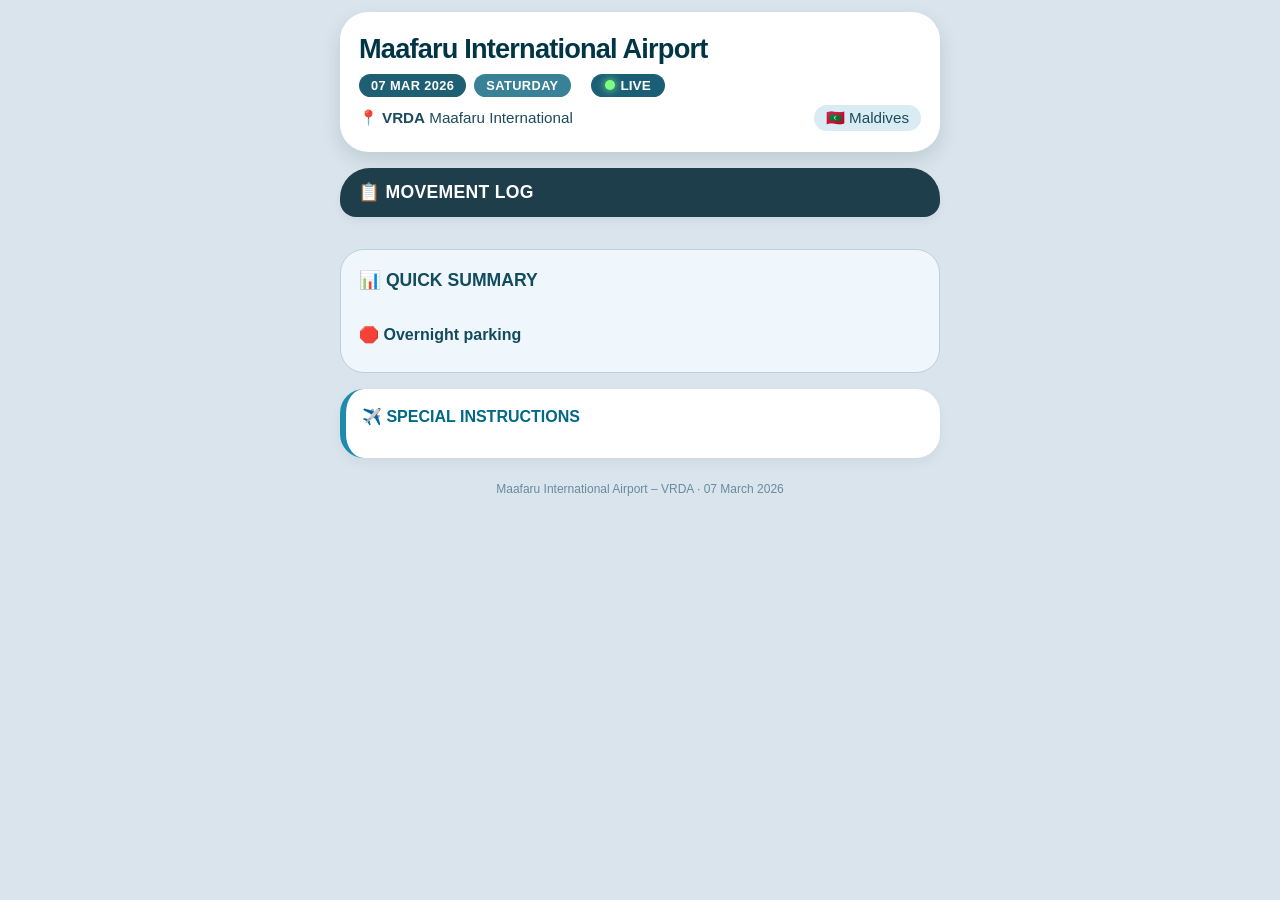
==== index.html @ be0459cb "Update index.html" ====
<!DOCTYPE html>
<html lang="en">
<head>
    <meta charset="UTF-8">
    <meta name="viewport" content="width=device-width, initial-scale=1.0, maximum-scale=1.5, user-scalable=yes">
    <title>Maafaru International – 07 MAR 2026</title>
    <style>
        * {
            margin: 0;
            padding: 0;
            box-sizing: border-box;
            font-family: 'Segoe UI', -apple-system, BlinkMacSystemFont, Roboto, Helvetica, Arial, sans-serif;
        }

        body {
            background: #d9e4ec;
            min-height: 100vh;
            padding: 12px;
            display: flex;
            flex-direction: column;
            align-items: center;
        }

        .container {
            width: 100%;
            max-width: 600px;
            margin: 0 auto;
        }

        .header-card {
            background: white;
            border-radius: 28px;
            padding: 20px 18px;
            margin-bottom: 16px;
            box-shadow: 0 8px 20px rgba(0, 30, 40, 0.12);
            border: 1px solid rgba(255,255,255,0.6);
        }

        .title {
            font-size: 1.7rem;
            font-weight: 700;
            letter-spacing: -0.03em;
            color: #003546;
            line-height: 1.2;
            margin-bottom: 6px;
        }

        .badge {
            background: #1f5f73;
            color: white;
            font-size: 0.8rem;
            font-weight: 600;
            padding: 4px 12px;
            border-radius: 40px;
            display: inline-block;
            letter-spacing: 0.4px;
        }

        .location-row {
            display: flex;
            justify-content: space-between;
            align-items: center;
            flex-wrap: wrap;
            gap: 8px;
            margin-top: 8px;
            color: #1c4b5c;
            font-weight: 500;
            font-size: 0.95rem;
        }

        .airport-icon::before {
            content: "📍";
            margin-right: 4px;
        }

        .live-indicator {
            display: inline-flex;
            align-items: center;
            gap: 6px;
            background: #1b5f77;
            color: white;
            padding: 4px 14px;
            border-radius: 40px;
            font-size: 0.85rem;
            font-weight: 600;
            margin-left: 12px;
        }

        .live-dot {
            width: 10px;
            height: 10px;
            background: #7eff7e;
            border-radius: 50%;
            animation: blink 1.5s infinite;
            box-shadow: 0 0 8px #7eff7e;
        }

        @keyframes blink {
            0% { opacity: 0.4; }
            50% { opacity: 1; }
            100% { opacity: 0.4; }
        }

        .movement-section {
            background: transparent;
            margin: 16px 0;
        }

        .section-header {
            background: #1f3e4c;
            color: white;
            padding: 14px 18px;
            border-radius: 30px 30px 16px 16px;
            font-weight: 600;
            font-size: 1.1rem;
            letter-spacing: 0.3px;
            margin-bottom: 12px;
            box-shadow: 0 4px 8px rgba(0,0,0,0.05);
            display: flex;
            align-items: center;
            gap: 8px;
        }

        .movement-list {
            display: flex;
            flex-direction: column;
            gap: 12px;
        }

        .movement-card {
            background: white;
            border-radius: 24px;
            padding: 16px 16px 12px 16px;
            box-shadow: 0 5px 12px rgba(0, 30, 40, 0.08);
            border: 1px solid #c7dde9;
            transition: all 0.1s;
            border-left: 6px solid #7fa9be;
        }

        .movement-card.departure {
            border-left-color: #e68a4d;
        }

        .movement-card.arrival {
            border-left-color: #2a9d8f;
        }

        .card-row {
            display: flex;
            justify-content: space-between;
            align-items: center;
            margin-bottom: 10px;
            flex-wrap: wrap;
            gap: 8px;
        }

        .reg-mobile {
            font-size: 1.45rem;
            font-weight: 700;
            font-family: 'Courier New', monospace;
            color: #003546;
            line-height: 1.2;
        }

        .time-mobile {
            background: #e2edf5;
            padding: 6px 14px;
            border-radius: 40px;
            font-weight: 700;
            font-size: 1rem;
            color: #0b4d63;
            display: inline-block;
            border: 1px solid #b9d3e4;
        }

        .detail-grid {
            display: flex;
            flex-wrap: wrap;
            gap: 16px 20px;
            margin-top: 6px;
            margin-bottom: 10px;
            background: #f3f9fd;
            padding: 12px 14px;
            border-radius: 20px;
        }

        .detail-item {
            display: flex;
            flex-direction: column;
        }

        .detail-label {
            font-size: 0.7rem;
            text-transform: uppercase;
            letter-spacing: 0.3px;
            color: #54778b;
            font-weight: 600;
        }

        .detail-value {
            font-weight: 600;
            font-size: 1rem;
            color: #113845;
            word-break: break-word;
        }

        .pax-mobile {
            background: #d9eaf3;
            padding: 6px 14px;
            border-radius: 30px;
            font-family: 'Courier New', monospace;
            font-weight: 700;
            font-size: 0.95rem;
        }

        .crt-mobile {
            background: #fdefcb;
            border: 1px solid #f5c84e;
            color: #735f1a;
            padding: 6px 14px;
            border-radius: 30px;
            font-weight: 600;
            font-size: 0.85rem;
            display: inline-flex;
            align-items: center;
            gap: 4px;
            white-space: nowrap;
        }

        .crt-mobile.na {
            background: #eef2f5;
            border-color: #cbdae3;
            color: #758e9c;
            font-weight: 400;
        }

        .status-badge {
            display: inline-block;
            padding: 4px 12px;
            border-radius: 30px;
            font-size: 0.75rem;
            font-weight: 700;
            text-transform: uppercase;
            letter-spacing: 0.3px;
            white-space: nowrap;
            text-align: center;
        }

        .badge-soon {
            background: #ffa500;
            color: white;
            animation: pulse-soon 1.5s infinite;
        }

        .badge-landed {
            background: #28a745;
            color: white;
        }

        .badge-ongoing {
            background: #17a2b8;
            color: white;
            animation: pulse-ongoing 1.5s infinite;
        }

        .badge-departed {
            background: #6c757d;
            color: white;
        }

        @keyframes pulse-soon {
            0% { opacity: 1; }
            50% { opacity: 0.7; background-color: #ff8c00; }
            100% { opacity: 1; }
        }

        @keyframes pulse-ongoing {
            0% { opacity: 1; }
            50% { opacity: 0.8; background-color: #138496; }
            100% { opacity: 1; }
        }

        .route-mobile {
            font-size: 0.95rem;
            font-weight: 500;
            color: #1c5b72;
            background: #ffffff;
            padding: 6px 12px;
            border-radius: 30px;
            border: 1px dashed #99bfd2;
            display: inline-block;
            margin-top: 4px;
        }

        .summary-card {
            background: #f0f7fc;
            border-radius: 24px;
            padding: 20px 18px;
            margin: 20px 0 16px;
            border: 1px solid #b7d1e0;
        }

        .summary-title {
            font-weight: 700;
            color: #124c5e;
            margin-bottom: 16px;
            font-size: 1.1rem;
            display: flex;
            align-items: center;
            gap: 6px;
        }

        .summary-stats {
            display: flex;
            gap: 20px;
            flex-wrap: wrap;
            margin-bottom: 18px;
        }

        .stat-bubble {
            background: white;
            border-radius: 40px;
            padding: 10px 20px;
            box-shadow: 0 2px 6px rgba(0,0,0,0.03);
            border: 1px solid #b3cfdf;
        }

        .stat-number {
            font-weight: 800;
            font-size: 1.3rem;
            color: #003f54;
            margin-right: 6px;
        }

        .parking-tags {
            display: flex;
            flex-wrap: wrap;
            gap: 8px;
            margin-top: 6px;
        }

        .parking-tag {
            background: white;
            border-radius: 40px;
            padding: 6px 18px;
            font-weight: 600;
            font-family: 'Courier New', monospace;
            border: 1px solid #9ebfd2;
            color: #0a4152;
            font-size: 0.85rem;
        }

        .special-card {
            background: white;
            border-radius: 24px;
            padding: 18px 16px;
            margin: 16px 0;
            border-left: 6px solid #1f8aae;
            box-shadow: 0 5px 12px rgba(0, 40, 50, 0.05);
        }

        .special-title {
            font-weight: 700;
            color: #016985;
            margin-bottom: 14px;
            font-size: 1rem;
        }

        .special-items {
            display: flex;
            flex-wrap: wrap;
            gap: 10px;
        }

        .special-item {
            background: #e4f0f7;
            border-radius: 30px;
            padding: 8px 18px;
            font-size: 0.85rem;
            font-weight: 500;
            color: #05485f;
            flex: 1 0 auto;
            border: 1px solid #b7d6ea;
        }

        .footer-note {
            font-size: 0.75rem;
            color: #698c9c;
            text-align: center;
            margin: 24px 0 8px;
        }

        @media (max-width: 380px) {
            .card-row {
                flex-direction: column;
                align-items: flex-start;
            }
            .detail-grid {
                gap: 12px;
            }
        }
    </style>
</head>
<body>
<div class="container">
    <!-- Header -->
    <div class="header-card">
        <div class="title">Maafaru International Airport</div>
        <div style="display: flex; gap: 8px; align-items: center; margin: 8px 0 4px; flex-wrap: wrap;">
            <span class="badge">07 MAR 2026</span>
            <span class="badge" style="background: #398197;">SATURDAY</span>
            <span class="live-indicator">
                <span class="live-dot"></span> LIVE
            </span>
        </div>
        <div class="location-row">
            <span class="airport-icon"><strong>VRDA</strong> Maafaru International</span>
            <span style="background: #d9ebf3; padding: 4px 12px; border-radius: 30px;">🇲🇻 Maldives</span>
        </div>
    </div>

    <!-- Movement List -->
    <div class="movement-section">
        <div class="section-header">
            📋 MOVEMENT LOG
        </div>
        <div class="movement-list" id="movementList">
            <!-- Cards will be inserted by JavaScript -->
        </div>
    </div>

    <!-- Summary Card -->
    <div class="summary-card">
        <div class="summary-title">📊 QUICK SUMMARY</div>
        <div class="summary-stats" id="summaryStats">
            <!-- Filled by JS -->
        </div>
        <div style="font-weight: 600; color: #134b5e; margin-bottom: 8px;">🛑 Overnight parking</div>
        <div class="parking-tags" id="parkingTags"></div>
    </div>

    <!-- Special Instructions -->
    <div class="special-card">
        <div class="special-title">✈️ SPECIAL INSTRUCTIONS</div>
        <div class="special-items" id="specialItems"></div>
    </div>

    <div class="footer-note">
        Maafaru International Airport – VRDA · 07 March 2026
    </div>
</div>

<script>
(function() {
    // ==================== DATA ====================
    const movements = [
        { reg: "RA73558", operator: "AVIA", arr: "08:45", dep: "", route: "UZSS – VRDA", pax: "13/00", crt: "" },
        { reg: "TCALG", operator: "AVIA", arr: "", dep: "10:15", route: "UUWW – VRDA – OMAD", pax: "00/00", crt: "08:30" },
        { reg: "CNGMT", operator: "AVIA", arr: "", dep: "11:00", route: "HELX – VRDA – HELX", pax: "00/03", crt: "08:30" },
        { reg: "UPEM025", operator: "AVIA", arr: "", dep: "10:30", route: "UAAA – VRDA – OOMS", pax: "00/00", crt: "09:00" },
        { reg: "OK-SIX", operator: "FSM", arr: "", dep: "", route: "Crew Aircraft Visit", pax: "—", crt: "09:30" },
        { reg: "UPEM016", operator: "AVIA", arr: "", dep: "12:00", route: "UZTT – VRDA – UZTP", pax: "00/08", crt: "09:50" },
        { reg: "DAIRI", operator: "AVIA", arr: "10:05", dep: "", route: "EBBR – VRDA", pax: "08/00", crt: "" },
        { reg: "UPEM022", operator: "AVIA", arr: "", dep: "13:00", route: "UAAA – VRDA – UAAA", pax: "00/02", crt: "10:30" },
        { reg: "VPCYW", operator: "AVIA", arr: "13:20", dep: "", route: "ZSSS – VRDA", pax: "07/00", crt: "" },
        { reg: "TCTSS", operator: "AVIA", arr: "", dep: "14:30", route: "LIMJ – VRDA – VRMM", pax: "00/00", crt: "13:00" }
    ];

    const overnightParking = ["RA73558", "DAIRI", "VPCYW"];
    
    const specialInstructions = [
        "<strong>TCALG:</strong> AVIA Fuel / NOKU 08:30",
        "<strong>UPEM025:</strong> JETEX / FINI PALACE 09:00",
        "<strong>CNGMT:</strong> JETEX / SUNSIYAM 09:00 / NOKU 08:30",
        "<strong>UPEM016:</strong> JETEX / VELAA 10:00 / FINI PALACE 09:50",
        "<strong>UPEM022:</strong> JETEX / NOKU 10:30",
        "<strong>TCTSS:</strong> UCIG / NOKU 13:00",
        "<strong>OK-SIX:</strong> Aircraft visit / CRT 09:30"
    ];

    // ==================== TIME UTILS ====================
    function timeToMinutes(timeStr) {
        if (!timeStr) return null;
        const [hours, minutes] = timeStr.split(':').map(Number);
        return hours * 60 + minutes;
    }

    function getCurrentMaldivesTime() {
        const now = new Date();
        const utcHours = now.getUTCHours();
        const utcMinutes = now.getUTCMinutes();
        let maldivesHours = utcHours + 5;
        if (maldivesHours >= 24) maldivesHours -= 24;
        return maldivesHours * 60 + utcMinutes;
    }

    // ==================== STATUS DETERMINATION ====================
    function getMovementStatus(m) {
        const current = getCurrentMaldivesTime();
        const arr = m.arr ? timeToMinutes(m.arr) : null;
        const dep = m.dep ? timeToMinutes(m.dep) : null;
        const crt = m.crt ? timeToMinutes(m.crt) : null;

        // Arrival
        if (arr && !dep) {
            if (current < arr && arr - current <= 30) return { text: "SOON", class: "badge-soon", icon: "🟠" };
            if (current >= arr && current < arr + 180) return { text: "LANDED", class: "badge-landed", icon: "🟢" };
            if (current >= arr + 180) return { text: "FINISHED", class: "badge-departed", icon: "⚫" };
        }

        // Departure with CRT
        if (dep && crt) {
            if (current < crt && crt - current <= 30) return { text: "SOON", class: "badge-soon", icon: "🟠" };
            if (current >= crt && current < dep) return { text: "ONGOING", class: "badge-ongoing", icon: "🔵" };
            if (current >= dep) return { text: "DEPARTED", class: "badge-departed", icon: "⚫" };
        }

        // Departure without CRT
        if (dep && !crt) {
            if (current < dep && dep - current <= 30) return { text: "SOON", class: "badge-soon", icon: "🟠" };
            if (current >= dep) return { text: "DEPARTED", class: "badge-departed", icon: "⚫" };
        }

        // CRT only (like OK-SIX)
        if (!arr && !dep && crt) {
            if (current < crt && crt - current <= 30) return { text: "SOON", class: "badge-soon", icon: "🟠" };
            if (current >= crt && current < crt + 180) return { text: "ONGOING", class: "badge-ongoing", icon: "🔵" };
            if (current >= crt + 180) return { text: "FINISHED", class: "badge-departed", icon: "⚫" };
        }

        return null;
    }

    // ==================== RENDER CARDS ====================
    const movementList = document.getElementById('movementList');
    
    // Sort movements: earliest first
    movements.sort((a, b) => {
        const aTime = a.arr || a.dep || a.crt || "00:00";
        const bTime = b.arr || b.dep || b.crt || "00:00";
        return timeToMinutes(aTime) - timeToMinutes(bTime);
    });

    let arrivals = 0;
    let departures = 0;

    movements.forEach(m => {
        if (m.arr && !m.dep) arrivals++;
        else if (!m.arr && m.dep) departures++;
        else if (m.arr && m.dep) {
            arrivals++;
            departures++;
        }

        const card = document.createElement('div');
        card.className = 'movement-card';
        if (m.dep) card.classList.add('departure');
        if (m.arr && !m.dep) card.classList.add('arrival');

        const status = getMovementStatus(m);

        // Card row with reg and time
        const cardRow = document.createElement('div');
        cardRow.className = 'card-row';
        
        const regSpan = document.createElement('span');
        regSpan.className = 'reg-mobile';
        regSpan.textContent = m.reg;
        cardRow.appendChild(regSpan);
        
        const timeSpan = document.createElement('span');
        timeSpan.className = 'time-mobile';
        timeSpan.textContent = m.arr || m.dep || '—';
        cardRow.appendChild(timeSpan);
        
        card.appendChild(cardRow);

        // Detail grid
        const detailGrid = document.createElement('div');
        detailGrid.className = 'detail-grid';
        
        // Operator
        const opDiv = document.createElement('div');
        opDiv.className = 'detail-item';
        opDiv.innerHTML = '<span class="detail-label">Operator</span><span class="detail-value">' + m.operator + '</span>';
        detailGrid.appendChild(opDiv);
        
        // PAX
        const paxDiv = document.createElement('div');
        paxDiv.className = 'detail-item';
        paxDiv.innerHTML = '<span class="detail-label">PAX</span><span class="detail-value pax-mobile">' + m.pax + '</span>';
        detailGrid.appendChild(paxDiv);
        
        // CRT if exists
        if (m.crt) {
            const crtDiv = document.createElement('div');
            crtDiv.className = 'detail-item';
            crtDiv.innerHTML = '<span class="detail-label">CRT</span><span class="crt-mobile">' + m.crt + ' LT</span>';
            detailGrid.appendChild(crtDiv);
        }
        
        // Status badge
        if (status) {
            const statusDiv = document.createElement('div');
            statusDiv.className = 'detail-item';
            statusDiv.innerHTML = '<span class="detail-label">Status</span><span class="status-badge ' + status.class + '">' + status.icon + ' ' + status.text + '</span>';
            detailGrid.appendChild(statusDiv);
        }
        
        card.appendChild(detailGrid);

        // Route
        const routeDiv = document.createElement('div');
        routeDiv.className = 'route-mobile';
        routeDiv.textContent = m.route;
        card.appendChild(routeDiv);

        movementList.appendChild(card);
    });

    // Summary stats
    document.getElementById('summaryStats').innerHTML = `
        <div class="stat-bubble"><span class="stat-number">${arrivals}</span> arrivals</div>
        <div class="stat-bubble"><span class="stat-number">${departures}</span> departures</div>
    `;

    // Parking tags
    const parkingContainer = document.getElementById('parkingTags');
    overnightParking.forEach(tag => {
        const span = document.createElement('span');
        span.className = 'parking-tag';
        span.textContent = tag;
        parkingContainer.appendChild(span);
    });

    // Special instructions
    const special
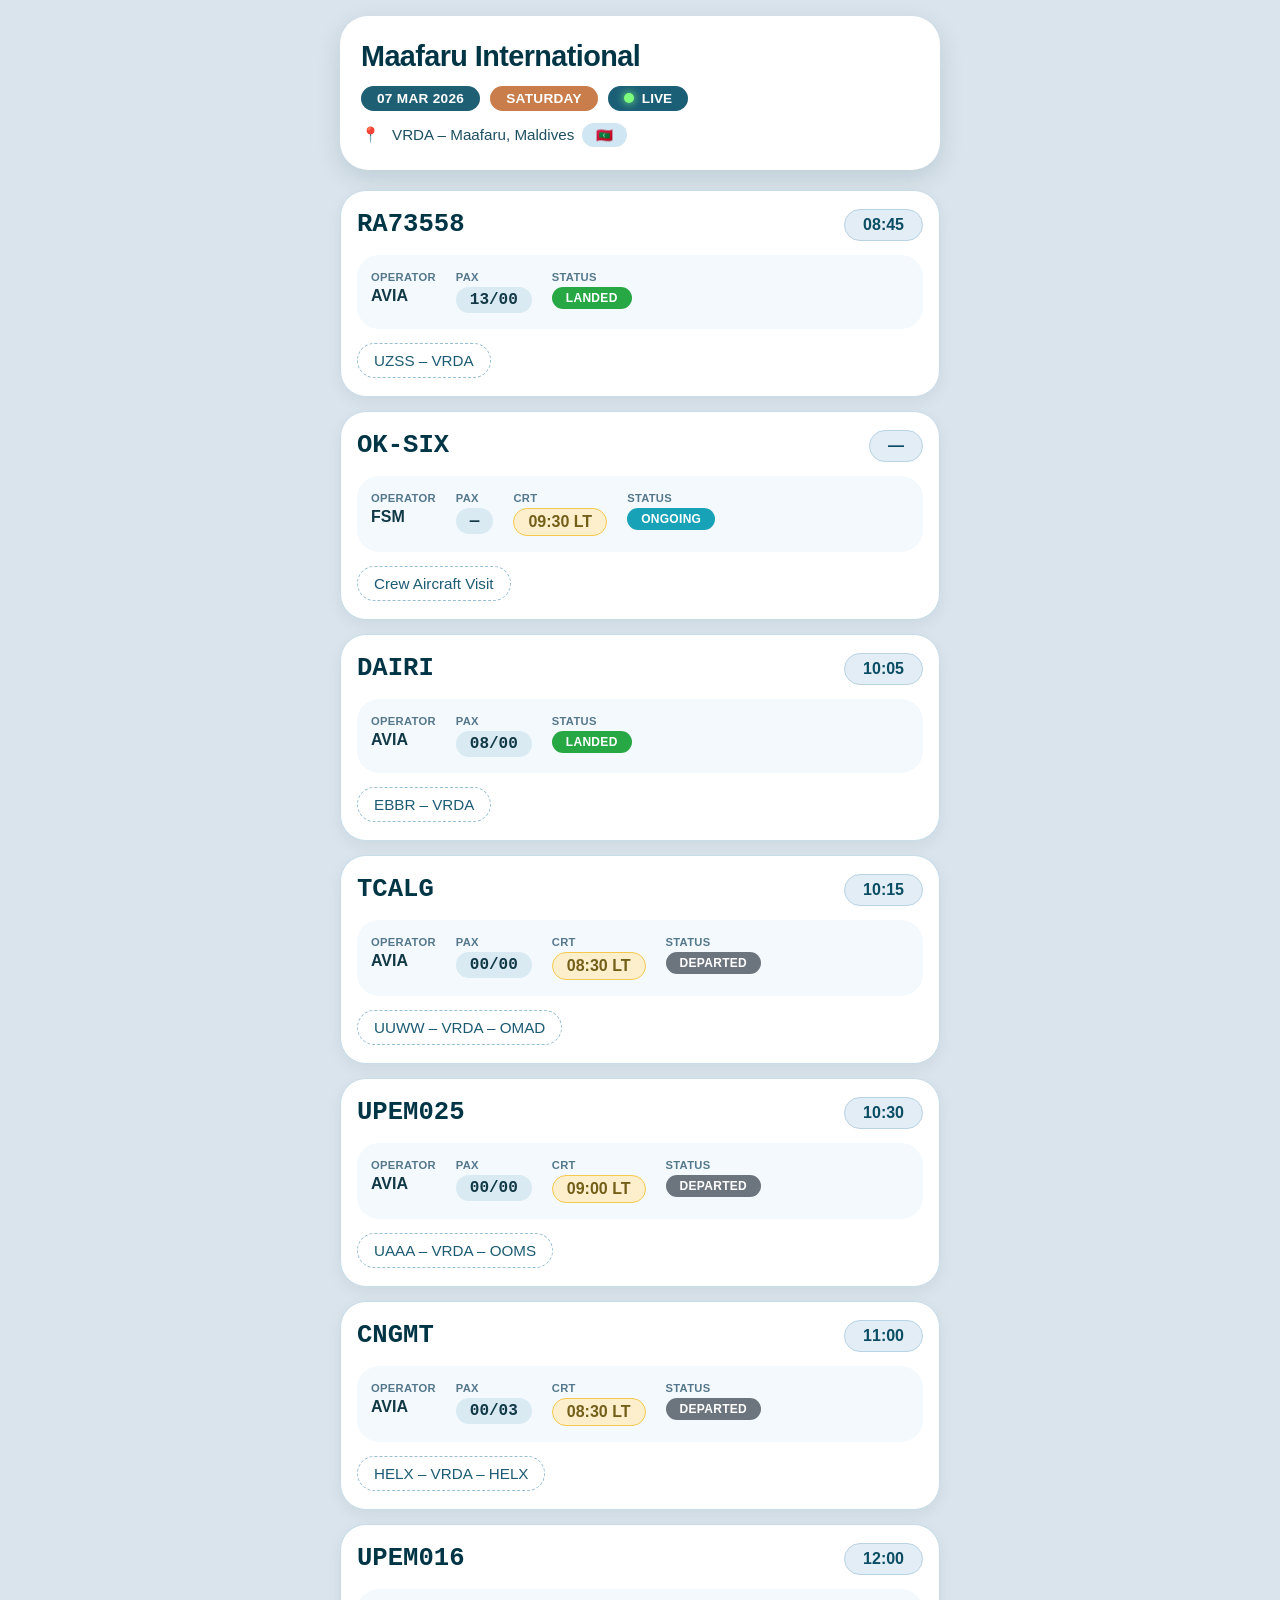
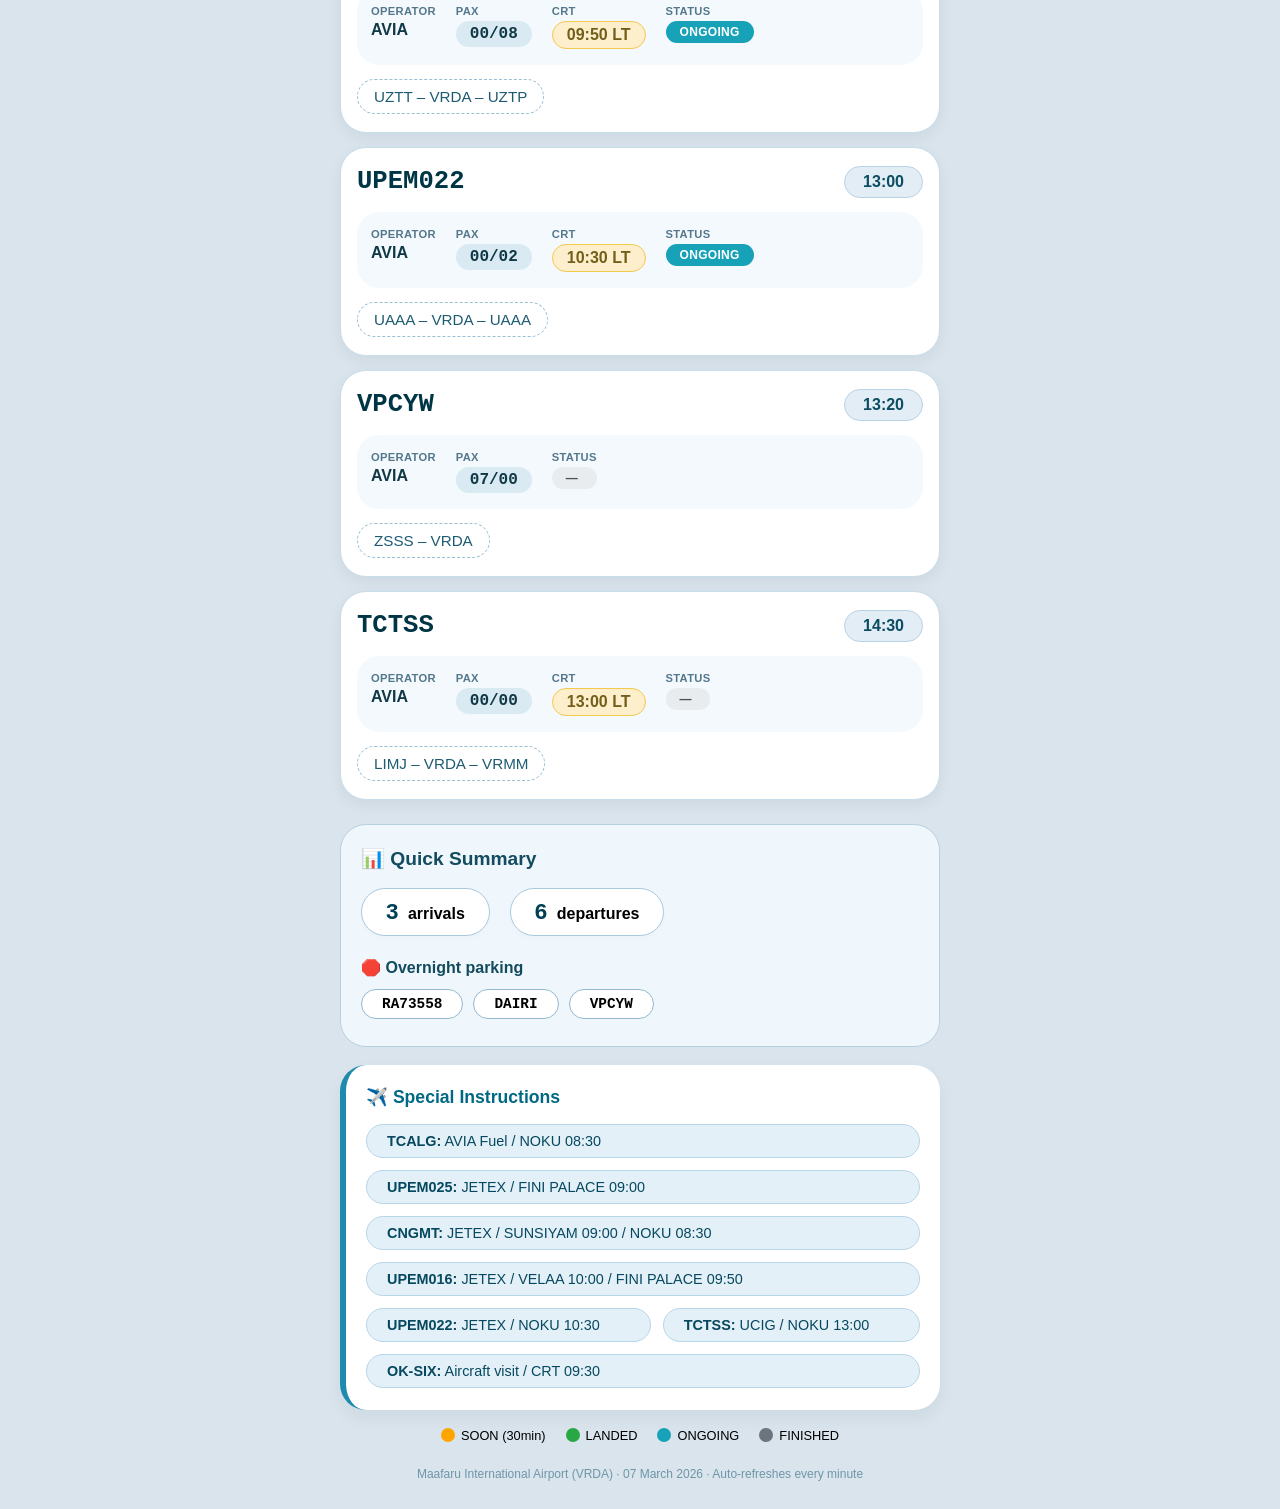
==== commit 1bac2e7b: "Update index.html" ====
--- a/index.html
+++ b/index.html
@@ -3,87 +3,79 @@
 <head>
     <meta charset="UTF-8">
     <meta name="viewport" content="width=device-width, initial-scale=1.0, maximum-scale=1.5, user-scalable=yes">
-    <title>Maafaru International – 07 MAR 2026</title>
+    <title>Maafaru International – 07 March 2026</title>
     <style>
         * {
             margin: 0;
             padding: 0;
             box-sizing: border-box;
-            font-family: 'Segoe UI', -apple-system, BlinkMacSystemFont, Roboto, Helvetica, Arial, sans-serif;
+            font-family: -apple-system, BlinkMacSystemFont, 'Segoe UI', Roboto, Helvetica, Arial, sans-serif;
         }
 
         body {
             background: #d9e4ec;
             min-height: 100vh;
-            padding: 12px;
-            display: flex;
-            flex-direction: column;
-            align-items: center;
+            padding: 16px 12px;
+            display: flex;
+            justify-content: center;
         }
 
         .container {
+            max-width: 600px;
             width: 100%;
-            max-width: 600px;
-            margin: 0 auto;
-        }
-
+        }
+
+        /* Header Card */
         .header-card {
             background: white;
             border-radius: 28px;
-            padding: 20px 18px;
-            margin-bottom: 16px;
-            box-shadow: 0 8px 20px rgba(0, 30, 40, 0.12);
-            border: 1px solid rgba(255,255,255,0.6);
-        }
-
-        .title {
-            font-size: 1.7rem;
-            font-weight: 700;
-            letter-spacing: -0.03em;
+            padding: 22px 20px;
+            margin-bottom: 20px;
+            box-shadow: 0 8px 24px rgba(0, 40, 60, 0.12);
+            border: 1px solid rgba(255,255,255,0.7);
+        }
+
+        .airport-name {
+            font-size: 1.8rem;
+            font-weight: 700;
             color: #003546;
+            letter-spacing: -0.02em;
             line-height: 1.2;
-            margin-bottom: 6px;
+            margin-bottom: 12px;
+        }
+
+        .badge-row {
+            display: flex;
+            flex-wrap: wrap;
+            gap: 10px;
+            align-items: center;
+            margin-bottom: 12px;
         }
 
         .badge {
             background: #1f5f73;
             color: white;
-            font-size: 0.8rem;
+            font-size: 0.85rem;
             font-weight: 600;
-            padding: 4px 12px;
+            padding: 5px 16px;
             border-radius: 40px;
-            display: inline-block;
-            letter-spacing: 0.4px;
-        }
-
-        .location-row {
-            display: flex;
-            justify-content: space-between;
-            align-items: center;
-            flex-wrap: wrap;
-            gap: 8px;
-            margin-top: 8px;
-            color: #1c4b5c;
-            font-weight: 500;
-            font-size: 0.95rem;
-        }
-
-        .airport-icon::before {
-            content: "📍";
-            margin-right: 4px;
+            letter-spacing: 0.3px;
+        }
+
+        .badge.orange {
+            background: #c97d4b;
         }
 
         .live-indicator {
-            display: inline-flex;
-            align-items: center;
-            gap: 6px;
             background: #1b5f77;
             color: white;
-            padding: 4px 14px;
+            padding: 5px 16px;
             border-radius: 40px;
             font-size: 0.85rem;
             font-weight: 600;
-            margin-left: 12px;
+            display: inline-flex;
+            align-items: center;
+            gap: 8px;
         }
 
         .live-dot {
@@ -96,542 +88,500 @@
         }
 
         @keyframes blink {
-            0% { opacity: 0.4; }
+            0%, 100% { opacity: 0.5; }
             50% { opacity: 1; }
-            100% { opacity: 0.4; }
-        }
-
-        .movement-section {
-            background: transparent;
-            margin: 16px 0;
-        }
-
-        .section-header {
-            background: #1f3e4c;
-            color: white;
-            padding: 14px 18px;
-            border-radius: 30px 30px 16px 16px;
-            font-weight: 600;
-            font-size: 1.1rem;
-            letter-spacing: 0.3px;
-            margin-bottom: 12px;
-            box-shadow: 0 4px 8px rgba(0,0,0,0.05);
+        }
+
+        .location {
+            color: #1e4f60;
+            font-weight: 500;
+            font-size: 0.95rem;
             display: flex;
             align-items: center;
             gap: 8px;
-        }
-
+            flex-wrap: wrap;
+        }
+
+        .location-icon::before {
+            content: "📍";
+            margin-right: 4px;
+        }
+
+        .location-code {
+            background: #d0e6f2;
+            padding: 4px 14px;
+            border-radius: 30px;
+            font-size: 0.85rem;
+        }
+
+        /* Movement List */
         .movement-list {
             display: flex;
             flex-direction: column;
-            gap: 12px;
+            gap: 14px;
+            margin: 20px 0;
         }
 
         .movement-card {
             background: white;
-            border-radius: 24px;
-            padding: 16px 16px 12px 16px;
-            box-shadow: 0 5px 12px rgba(0, 30, 40, 0.08);
+            border-radius: 26px;
+            padding: 18px 16px;
             border: 1px solid #c7dde9;
-            transition: all 0.1s;
-            border-left: 6px solid #7fa9be;
-        }
-
-        .movement-card.departure {
-            border-left-color: #e68a4d;
-        }
-
-        .movement-card.arrival {
-            border-left-color: #2a9d8f;
-        }
-
-        .card-row {
+            box-shadow: 0 5px 15px rgba(0, 40, 55, 0.06);
+            transition: all 0.2s;
+        }
+
+        .card-header {
             display: flex;
             justify-content: space-between;
             align-items: center;
-            margin-bottom: 10px;
-            flex-wrap: wrap;
-            gap: 8px;
-        }
-
-        .reg-mobile {
-            font-size: 1.45rem;
-            font-weight: 700;
+            margin-bottom: 14px;
+            flex-wrap: wrap;
+            gap: 10px;
+        }
+
+        .reg {
+            font-size: 1.6rem;
+            font-weight: 800;
             font-family: 'Courier New', monospace;
             color: #003546;
-            line-height: 1.2;
-        }
-
-        .time-mobile {
+        }
+
+        .time-badge {
             background: #e2edf5;
-            padding: 6px 14px;
+            padding: 6px 18px;
             border-radius: 40px;
             font-weight: 700;
             font-size: 1rem;
             color: #0b4d63;
-            display: inline-block;
             border: 1px solid #b9d3e4;
         }
 
-        .detail-grid {
-            display: flex;
-            flex-wrap: wrap;
-            gap: 16px 20px;
-            margin-top: 6px;
-            margin-bottom: 10px;
+        .details-grid {
             background: #f3f9fd;
-            padding: 12px 14px;
-            border-radius: 20px;
+            border-radius: 22px;
+            padding: 16px 14px;
+            margin: 12px 0 14px;
+            display: flex;
+            flex-wrap: wrap;
+            gap: 20px;
+            align-items: flex-start;
         }
 
         .detail-item {
             display: flex;
             flex-direction: column;
+            gap: 4px;
         }
 
         .detail-label {
             font-size: 0.7rem;
             text-transform: uppercase;
-            letter-spacing: 0.3px;
             color: #54778b;
             font-weight: 600;
+            letter-spacing: 0.3px;
         }
 
         .detail-value {
             font-weight: 600;
+            color: #113845;
             font-size: 1rem;
-            color: #113845;
-            word-break: break-word;
-        }
-
-        .pax-mobile {
+        }
+
+        .pax-chip {
             background: #d9eaf3;
-            padding: 6px 14px;
+            padding: 4px 14px;
             border-radius: 30px;
             font-family: 'Courier New', monospace;
             font-weight: 700;
-            font-size: 0.95rem;
-        }
-
-        .crt-mobile {
+        }
+
+        .crt-chip {
             background: #fdefcb;
             border: 1px solid #f5c84e;
             color: #735f1a;
-            padding: 6px 14px;
+            padding: 4px 14px;
             border-radius: 30px;
             font-weight: 600;
-            font-size: 0.85rem;
-            display: inline-flex;
-            align-items: center;
-            gap: 4px;
-            white-space: nowrap;
-        }
-
-        .crt-mobile.na {
-            background: #eef2f5;
-            border-color: #cbdae3;
-            color: #758e9c;
-            font-weight: 400;
-        }
-
-        .status-badge {
-            display: inline-block;
-            padding: 4px 12px;
+        }
+
+        .status-chip {
+            padding: 4px 14px;
             border-radius: 30px;
+            font-weight: 700;
             font-size: 0.75rem;
-            font-weight: 700;
             text-transform: uppercase;
             letter-spacing: 0.3px;
             white-space: nowrap;
-            text-align: center;
-        }
-
-        .badge-soon {
+        }
+
+        .status-soon {
             background: #ffa500;
             color: white;
-            animation: pulse-soon 1.5s infinite;
-        }
-
-        .badge-landed {
+            animation: pulse 1.5s infinite;
+        }
+        .status-landed {
             background: #28a745;
             color: white;
         }
-
-        .badge-ongoing {
+        .status-ongoing {
             background: #17a2b8;
             color: white;
-            animation: pulse-ongoing 1.5s infinite;
-        }
-
-        .badge-departed {
+            animation: pulse 1.5s infinite;
+        }
+        .status-departed {
             background: #6c757d;
             color: white;
         }
-
-        @keyframes pulse-soon {
-            0% { opacity: 1; }
-            50% { opacity: 0.7; background-color: #ff8c00; }
-            100% { opacity: 1; }
-        }
-
-        @keyframes pulse-ongoing {
-            0% { opacity: 1; }
-            50% { opacity: 0.8; background-color: #138496; }
-            100% { opacity: 1; }
-        }
-
-        .route-mobile {
+        .status-default {
+            background: #e9ecef;
+            color: #495057;
+        }
+
+        @keyframes pulse {
+            0% { opacity: 0.9; }
+            50% { opacity: 0.6; }
+            100% { opacity: 0.9; }
+        }
+
+        .route {
             font-size: 0.95rem;
-            font-weight: 500;
             color: #1c5b72;
-            background: #ffffff;
-            padding: 6px 12px;
-            border-radius: 30px;
+            background: white;
+            padding: 8px 16px;
+            border-radius: 40px;
             border: 1px dashed #99bfd2;
             display: inline-block;
-            margin-top: 4px;
-        }
-
+            width: auto;
+        }
+
+        /* Summary Card */
         .summary-card {
             background: #f0f7fc;
-            border-radius: 24px;
-            padding: 20px 18px;
-            margin: 20px 0 16px;
+            border-radius: 26px;
+            padding: 22px 20px;
+            margin: 24px 0 18px;
             border: 1px solid #b7d1e0;
         }
 
         .summary-title {
             font-weight: 700;
             color: #124c5e;
-            margin-bottom: 16px;
-            font-size: 1.1rem;
+            font-size: 1.2rem;
+            margin-bottom: 18px;
             display: flex;
             align-items: center;
-            gap: 6px;
-        }
-
-        .summary-stats {
+            gap: 8px;
+        }
+
+        .stats-row {
             display: flex;
             gap: 20px;
             flex-wrap: wrap;
-            margin-bottom: 18px;
+            margin-bottom: 22px;
         }
 
         .stat-bubble {
             background: white;
-            border-radius: 40px;
-            padding: 10px 20px;
-            box-shadow: 0 2px 6px rgba(0,0,0,0.03);
-            border: 1px solid #b3cfdf;
+            border-radius: 50px;
+            padding: 10px 24px;
+            border: 1px solid #aac9dd;
+            box-shadow: 0 2px 6px rgba(0,0,0,0.02);
+            font-weight: 600;
         }
 
         .stat-number {
             font-weight: 800;
-            font-size: 1.3rem;
+            font-size: 1.4rem;
             color: #003f54;
-            margin-right: 6px;
+            margin-right: 5px;
         }
 
         .parking-tags {
             display: flex;
             flex-wrap: wrap;
-            gap: 8px;
-            margin-top: 6px;
+            gap: 10px;
+            margin: 12px 0 5px;
         }
 
         .parking-tag {
             background: white;
             border-radius: 40px;
-            padding: 6px 18px;
-            font-weight: 600;
+            padding: 6px 20px;
             font-family: 'Courier New', monospace;
-            border: 1px solid #9ebfd2;
-            color: #0a4152;
-            font-size: 0.85rem;
+            font-weight: 700;
+            border: 1px solid #92b9cf;
+            font-size: 0.9rem;
         }
 
         .special-card {
             background: white;
-            border-radius: 24px;
-            padding: 18px 16px;
-            margin: 16px 0;
+            border-radius: 26px;
+            padding: 22px 20px;
+            margin: 18px 0;
             border-left: 6px solid #1f8aae;
-            box-shadow: 0 5px 12px rgba(0, 40, 50, 0.05);
+            box-shadow: 0 8px 18px rgba(0, 45, 60, 0.06);
         }
 
         .special-title {
             font-weight: 700;
             color: #016985;
-            margin-bottom: 14px;
-            font-size: 1rem;
+            font-size: 1.1rem;
+            margin-bottom: 16px;
         }
 
         .special-items {
             display: flex;
             flex-wrap: wrap;
-            gap: 10px;
+            gap: 12px;
         }
 
         .special-item {
             background: #e4f0f7;
-            border-radius: 30px;
-            padding: 8px 18px;
-            font-size: 0.85rem;
+            border-radius: 40px;
+            padding: 8px 20px;
+            font-size: 0.9rem;
             font-weight: 500;
             color: #05485f;
+            border: 1px solid #b7d6ea;
             flex: 1 0 auto;
-            border: 1px solid #b7d6ea;
-        }
-
-        .footer-note {
+        }
+
+        .special-item strong {
+            font-weight: 800;
+        }
+
+        .footer {
+            text-align: center;
             font-size: 0.75rem;
-            color: #698c9c;
-            text-align: center;
-            margin: 24px 0 8px;
-        }
-
-        @media (max-width: 380px) {
-            .card-row {
-                flex-direction: column;
-                align-items: flex-start;
-            }
-            .detail-grid {
-                gap: 12px;
-            }
-        }
+            color: #6f96a8;
+            margin: 24px 0 12px;
+        }
+
+        .legend {
+            display: flex;
+            flex-wrap: wrap;
+            gap: 12px 20px;
+            justify-content: center;
+            margin: 16px 0 8px;
+            font-size: 0.8rem;
+        }
+
+        .legend-item {
+            display: flex;
+            align-items: center;
+            gap: 6px;
+        }
+
+        .legend-color {
+            width: 14px;
+            height: 14px;
+            border-radius: 20px;
+        }
+        .legend-soon { background: #ffa500; }
+        .legend-landed { background: #28a745; }
+        .legend-ongoing { background: #17a2b8; }
+        .legend-departed { background: #6c757d; }
     </style>
 </head>
 <body>
-<div class="container">
-    <!-- Header -->
-    <div class="header-card">
-        <div class="title">Maafaru International Airport</div>
-        <div style="display: flex; gap: 8px; align-items: center; margin: 8px 0 4px; flex-wrap: wrap;">
-            <span class="badge">07 MAR 2026</span>
-            <span class="badge" style="background: #398197;">SATURDAY</span>
-            <span class="live-indicator">
-                <span class="live-dot"></span> LIVE
-            </span>
+    <div class="container" id="app">
+        <!-- Header Card -->
+        <div class="header-card">
+            <div class="airport-name">Maafaru International</div>
+            <div class="badge-row">
+                <span class="badge">07 MAR 2026</span>
+                <span class="badge orange">SATURDAY</span>
+                <span class="live-indicator">
+                    <span class="live-dot"></span> LIVE
+                </span>
+            </div>
+            <div class="location">
+                <span class="location-icon"></span> VRDA – Maafaru, Maldives
+                <span class="location-code">🇲🇻</span>
+            </div>
         </div>
-        <div class="location-row">
-            <span class="airport-icon"><strong>VRDA</strong> Maafaru International</span>
-            <span style="background: #d9ebf3; padding: 4px 12px; border-radius: 30px;">🇲🇻 Maldives</span>
+
+        <!-- Movement Cards Container -->
+        <div class="movement-list" id="movementList"></div>
+
+        <!-- Summary Card -->
+        <div class="summary-card">
+            <div class="summary-title">📊 Quick Summary</div>
+            <div class="stats-row" id="summaryStats"></div>
+            <div style="font-weight: 600; color: #134b5e;">🛑 Overnight parking</div>
+            <div class="parking-tags" id="parkingTags"></div>
+        </div>
+
+        <!-- Special Instructions Card -->
+        <div class="special-card">
+            <div class="special-title">✈️ Special Instructions</div>
+            <div class="special-items" id="specialItems"></div>
+        </div>
+
+        <!-- Legend & Footer -->
+        <div class="legend">
+            <div class="legend-item"><span class="legend-color legend-soon"></span> SOON (30min)</div>
+            <div class="legend-item"><span class="legend-color legend-landed"></span> LANDED</div>
+            <div class="legend-item"><span class="legend-color legend-ongoing"></span> ONGOING</div>
+            <div class="legend-item"><span class="legend-color legend-departed"></span> FINISHED</div>
+        </div>
+        <div class="footer">
+            Maafaru International Airport (VRDA) · 07 March 2026 · Auto-refreshes every minute
         </div>
     </div>
 
-    <!-- Movement List -->
-    <div class="movement-section">
-        <div class="section-header">
-            📋 MOVEMENT LOG
-        </div>
-        <div class="movement-list" id="movementList">
-            <!-- Cards will be inserted by JavaScript -->
-        </div>
-    </div>
-
-    <!-- Summary Card -->
-    <div class="summary-card">
-        <div class="summary-title">📊 QUICK SUMMARY</div>
-        <div class="summary-stats" id="summaryStats">
-            <!-- Filled by JS -->
-        </div>
-        <div style="font-weight: 600; color: #134b5e; margin-bottom: 8px;">🛑 Overnight parking</div>
-        <div class="parking-tags" id="parkingTags"></div>
-    </div>
-
-    <!-- Special Instructions -->
-    <div class="special-card">
-        <div class="special-title">✈️ SPECIAL INSTRUCTIONS</div>
-        <div class="special-items" id="specialItems"></div>
-    </div>
-
-    <div class="footer-note">
-        Maafaru International Airport – VRDA · 07 March 2026
-    </div>
-</div>
-
-<script>
-(function() {
-    // ==================== DATA ====================
-    const movements = [
-        { reg: "RA73558", operator: "AVIA", arr: "08:45", dep: "", route: "UZSS – VRDA", pax: "13/00", crt: "" },
-        { reg: "TCALG", operator: "AVIA", arr: "", dep: "10:15", route: "UUWW – VRDA – OMAD", pax: "00/00", crt: "08:30" },
-        { reg: "CNGMT", operator: "AVIA", arr: "", dep: "11:00", route: "HELX – VRDA – HELX", pax: "00/03", crt: "08:30" },
-        { reg: "UPEM025", operator: "AVIA", arr: "", dep: "10:30", route: "UAAA – VRDA – OOMS", pax: "00/00", crt: "09:00" },
-        { reg: "OK-SIX", operator: "FSM", arr: "", dep: "", route: "Crew Aircraft Visit", pax: "—", crt: "09:30" },
-        { reg: "UPEM016", operator: "AVIA", arr: "", dep: "12:00", route: "UZTT – VRDA – UZTP", pax: "00/08", crt: "09:50" },
-        { reg: "DAIRI", operator: "AVIA", arr: "10:05", dep: "", route: "EBBR – VRDA", pax: "08/00", crt: "" },
-        { reg: "UPEM022", operator: "AVIA", arr: "", dep: "13:00", route: "UAAA – VRDA – UAAA", pax: "00/02", crt: "10:30" },
-        { reg: "VPCYW", operator: "AVIA", arr: "13:20", dep: "", route: "ZSSS – VRDA", pax: "07/00", crt: "" },
-        { reg: "TCTSS", operator: "AVIA", arr: "", dep: "14:30", route: "LIMJ – VRDA – VRMM", pax: "00/00", crt: "13:00" }
-    ];
-
-    const overnightParking = ["RA73558", "DAIRI", "VPCYW"];
-    
-    const specialInstructions = [
-        "<strong>TCALG:</strong> AVIA Fuel / NOKU 08:30",
-        "<strong>UPEM025:</strong> JETEX / FINI PALACE 09:00",
-        "<strong>CNGMT:</strong> JETEX / SUNSIYAM 09:00 / NOKU 08:30",
-        "<strong>UPEM016:</strong> JETEX / VELAA 10:00 / FINI PALACE 09:50",
-        "<strong>UPEM022:</strong> JETEX / NOKU 10:30",
-        "<strong>TCTSS:</strong> UCIG / NOKU 13:00",
-        "<strong>OK-SIX:</strong> Aircraft visit / CRT 09:30"
-    ];
-
-    // ==================== TIME UTILS ====================
-    function timeToMinutes(timeStr) {
-        if (!timeStr) return null;
-        const [hours, minutes] = timeStr.split(':').map(Number);
-        return hours * 60 + minutes;
-    }
-
-    function getCurrentMaldivesTime() {
-        const now = new Date();
-        const utcHours = now.getUTCHours();
-        const utcMinutes = now.getUTCMinutes();
-        let maldivesHours = utcHours + 5;
-        if (maldivesHours >= 24) maldivesHours -= 24;
-        return maldivesHours * 60 + utcMinutes;
-    }
-
-    // ==================== STATUS DETERMINATION ====================
-    function getMovementStatus(m) {
-        const current = getCurrentMaldivesTime();
-        const arr = m.arr ? timeToMinutes(m.arr) : null;
-        const dep = m.dep ? timeToMinutes(m.dep) : null;
-        const crt = m.crt ? timeToMinutes(m.crt) : null;
-
-        // Arrival
-        if (arr && !dep) {
-            if (current < arr && arr - current <= 30) return { text: "SOON", class: "badge-soon", icon: "🟠" };
-            if (current >= arr && current < arr + 180) return { text: "LANDED", class: "badge-landed", icon: "🟢" };
-            if (current >= arr + 180) return { text: "FINISHED", class: "badge-departed", icon: "⚫" };
-        }
-
-        // Departure with CRT
-        if (dep && crt) {
-            if (current < crt && crt - current <= 30) return { text: "SOON", class: "badge-soon", icon: "🟠" };
-            if (current >= crt && current < dep) return { text: "ONGOING", class: "badge-ongoing", icon: "🔵" };
-            if (current >= dep) return { text: "DEPARTED", class: "badge-departed", icon: "⚫" };
-        }
-
-        // Departure without CRT
-        if (dep && !crt) {
-            if (current < dep && dep - current <= 30) return { text: "SOON", class: "badge-soon", icon: "🟠" };
-            if (current >= dep) return { text: "DEPARTED", class: "badge-departed", icon: "⚫" };
-        }
-
-        // CRT only (like OK-SIX)
-        if (!arr && !dep && crt) {
-            if (current < crt && crt - current <= 30) return { text: "SOON", class: "badge-soon", icon: "🟠" };
-            if (current >= crt && current < crt + 180) return { text: "ONGOING", class: "badge-ongoing", icon: "🔵" };
-            if (current >= crt + 180) return { text: "FINISHED", class: "badge-departed", icon: "⚫" };
-        }
-
-        return null;
-    }
-
-    // ==================== RENDER CARDS ====================
-    const movementList = document.getElementById('movementList');
-    
-    // Sort movements: earliest first
-    movements.sort((a, b) => {
-        const aTime = a.arr || a.dep || a.crt || "00:00";
-        const bTime = b.arr || b.dep || b.crt || "00:00";
-        return timeToMinutes(aTime) - timeToMinutes(bTime);
-    });
-
-    let arrivals = 0;
-    let departures = 0;
-
-    movements.forEach(m => {
-        if (m.arr && !m.dep) arrivals++;
-        else if (!m.arr && m.dep) departures++;
-        else if (m.arr && m.dep) {
-            arrivals++;
-            departures++;
-        }
-
-        const card = document.createElement('div');
-        card.className = 'movement-card';
-        if (m.dep) card.classList.add('departure');
-        if (m.arr && !m.dep) card.classList.add('arrival');
-
-        const status = getMovementStatus(m);
-
-        // Card row with reg and time
-        const cardRow = document.createElement('div');
-        cardRow.className = 'card-row';
-        
-        const regSpan = document.createElement('span');
-        regSpan.className = 'reg-mobile';
-        regSpan.textContent = m.reg;
-        cardRow.appendChild(regSpan);
-        
-        const timeSpan = document.createElement('span');
-        timeSpan.className = 'time-mobile';
-        timeSpan.textContent = m.arr || m.dep || '—';
-        cardRow.appendChild(timeSpan);
-        
-        card.appendChild(cardRow);
-
-        // Detail grid
-        const detailGrid = document.createElement('div');
-        detailGrid.className = 'detail-grid';
-        
-        // Operator
-        const opDiv = document.createElement('div');
-        opDiv.className = 'detail-item';
-        opDiv.innerHTML = '<span class="detail-label">Operator</span><span class="detail-value">' + m.operator + '</span>';
-        detailGrid.appendChild(opDiv);
-        
-        // PAX
-        const paxDiv = document.createElement('div');
-        paxDiv.className = 'detail-item';
-        paxDiv.innerHTML = '<span class="detail-label">PAX</span><span class="detail-value pax-mobile">' + m.pax + '</span>';
-        detailGrid.appendChild(paxDiv);
-        
-        // CRT if exists
-        if (m.crt) {
-            const crtDiv = document.createElement('div');
-            crtDiv.className = 'detail-item';
-            crtDiv.innerHTML = '<span class="detail-label">CRT</span><span class="crt-mobile">' + m.crt + ' LT</span>';
-            detailGrid.appendChild(crtDiv);
-        }
-        
-        // Status badge
-        if (status) {
-            const statusDiv = document.createElement('div');
-            statusDiv.className = 'detail-item';
-            statusDiv.innerHTML = '<span class="detail-label">Status</span><span class="status-badge ' + status.class + '">' + status.icon + ' ' + status.text + '</span>';
-            detailGrid.appendChild(statusDiv);
-        }
-        
-        card.appendChild(detailGrid);
-
-        // Route
-        const routeDiv = document.createElement('div');
-        routeDiv.className = 'route-mobile';
-        routeDiv.textContent = m.route;
-        card.appendChild(routeDiv);
-
-        movementList.appendChild(card);
-    });
-
-    // Summary stats
-    document.getElementById('summaryStats').innerHTML = `
-        <div class="stat-bubble"><span class="stat-number">${arrivals}</span> arrivals</div>
-        <div class="stat-bubble"><span class="stat-number">${departures}</span> departures</div>
-    `;
-
-    // Parking tags
-    const parkingContainer = document.getElementById('parkingTags');
-    overnightParking.forEach(tag => {
-        const span = document.createElement('span');
-        span.className = 'parking-tag';
-        span.textContent = tag;
-        parkingContainer.appendChild(span);
-    });
-
-    // Special instructions
-    const special+    <script>
+        (function() {
+            // ==================== MOVEMENTS DATA ====================
+            const movements = [
+                { reg: "RA73558", operator: "AVIA", arr: "08:45", dep: "", route: "UZSS – VRDA", pax: "13/00", crt: "" },
+                { reg: "TCALG", operator: "AVIA", arr: "", dep: "10:15", route: "UUWW – VRDA – OMAD", pax: "00/00", crt: "08:30" },
+                { reg: "CNGMT", operator: "AVIA", arr: "", dep: "11:00", route: "HELX – VRDA – HELX", pax: "00/03", crt: "08:30" },
+                { reg: "UPEM025", operator: "AVIA", arr: "", dep: "10:30", route: "UAAA – VRDA – OOMS", pax: "00/00", crt: "09:00" },
+                { reg: "OK-SIX", operator: "FSM", arr: "", dep: "", route: "Crew Aircraft Visit", pax: "—", crt: "09:30" },
+                { reg: "UPEM016", operator: "AVIA", arr: "", dep: "12:00", route: "UZTT – VRDA – UZTP", pax: "00/08", crt: "09:50" },
+                { reg: "DAIRI", operator: "AVIA", arr: "10:05", dep: "", route: "EBBR – VRDA", pax: "08/00", crt: "" },
+                { reg: "UPEM022", operator: "AVIA", arr: "", dep: "13:00", route: "UAAA – VRDA – UAAA", pax: "00/02", crt: "10:30" },
+                { reg: "VPCYW", operator: "AVIA", arr: "13:20", dep: "", route: "ZSSS – VRDA", pax: "07/00", crt: "" },
+                { reg: "TCTSS", operator: "AVIA", arr: "", dep: "14:30", route: "LIMJ – VRDA – VRMM", pax: "00/00", crt: "13:00" }
+            ];
+
+            const overnightParking = ["RA73558", "DAIRI", "VPCYW"];
+
+            const specialInstructions = [
+                "<strong>TCALG:</strong> AVIA Fuel / NOKU 08:30",
+                "<strong>UPEM025:</strong> JETEX / FINI PALACE 09:00",
+                "<strong>CNGMT:</strong> JETEX / SUNSIYAM 09:00 / NOKU 08:30",
+                "<strong>UPEM016:</strong> JETEX / VELAA 10:00 / FINI PALACE 09:50",
+                "<strong>UPEM022:</strong> JETEX / NOKU 10:30",
+                "<strong>TCTSS:</strong> UCIG / NOKU 13:00",
+                "<strong>OK-SIX:</strong> Aircraft visit / CRT 09:30"
+            ];
+
+            // ==================== UTILITIES ====================
+            function timeToMinutes(t) {
+                if (!t) return null;
+                const parts = t.split(':');
+                return parseInt(parts[0]) * 60 + parseInt(parts[1]);
+            }
+
+            function getMaldivesTime() {
+                const now = new Date();
+                const utc = now.getUTCHours() * 60 + now.getUTCMinutes();
+                let mld = utc + 5 * 60;
+                if (mld >= 1440) mld -= 1440;
+                return mld;
+            }
+
+            function getStatus(reg, arr, dep, crt) {
+                const now = getMaldivesTime();
+                const arrMin = arr ? timeToMinutes(arr) : null;
+                const depMin = dep ? timeToMinutes(dep) : null;
+                const crtMin = crt ? timeToMinutes(crt) : null;
+
+                // Arrival only
+                if (arrMin && !depMin) {
+                    if (now < arrMin && arrMin - now <= 30) return { text: "SOON", class: "status-soon" };
+                    if (now >= arrMin && now < arrMin + 180) return { text: "LANDED", class: "status-landed" };
+                    if (now >= arrMin + 180) return { text: "FINISHED", class: "status-departed" };
+                }
+
+                // Departure with CRT
+                if (depMin && crtMin) {
+                    if (now < crtMin && crtMin - now <= 30) return { text: "SOON", class: "status-soon" };
+                    if (now >= crtMin && now < depMin) return { text: "ONGOING", class: "status-ongoing" };
+                    if (now >= depMin) return { text: "DEPARTED", class: "status-departed" };
+                }
+
+                // Departure without CRT
+                if (depMin && !crtMin) {
+                    if (now < depMin && depMin - now <= 30) return { text: "SOON", class: "status-soon" };
+                    if (now >= depMin) return { text: "DEPARTED", class: "status-departed" };
+                }
+
+                // CRT only (OK-SIX)
+                if (!arrMin && !depMin && crtMin) {
+                    if (now < crtMin && crtMin - now <= 30) return { text: "SOON", class: "status-soon" };
+                    if (now >= crtMin && now < crtMin + 180) return { text: "ONGOING", class: "status-ongoing" };
+                    if (now >= crtMin + 180) return { text: "FINISHED", class: "status-departed" };
+                }
+
+                return { text: "—", class: "status-default" };
+            }
+
+            // ==================== RENDER ====================
+            function render() {
+                const movementList = document.getElementById('movementList');
+                const summaryStats = document.getElementById('summaryStats');
+                const parkingTags = document.getElementById('parkingTags');
+                const specialItems = document.getElementById('specialItems');
+
+                // Sort movements by earliest time
+                const sorted = [...movements].sort((a, b) => {
+                    const ta = a.arr || a.dep || a.crt || "00:00";
+                    const tb = b.arr || b.dep || b.crt || "00:00";
+                    return timeToMinutes(ta) - timeToMinutes(tb);
+                });
+
+                let arrivals = 0, departures = 0;
+                let cardsHtml = '';
+
+                sorted.forEach(m => {
+                    if (m.arr && !m.dep) arrivals++;
+                    else if (!m.arr && m.dep) departures++;
+                    else if (m.arr && m.dep) { arrivals++; departures++; }
+
+                    const status = getStatus(m.reg, m.arr, m.dep, m.crt);
+                    const displayTime = m.arr || m.dep || '—';
+
+                    cardsHtml += `
+                        <div class="movement-card">
+                            <div class="card-header">
+                                <span class="reg">${m.reg}</span>
+                                <span class="time-badge">${displayTime}</span>
+                            </div>
+                            <div class="details-grid">
+                                <div class="detail-item">
+                                    <span class="detail-label">Operator</span>
+                                    <span class="detail-value">${m.operator}</span>
+                                </div>
+                                <div class="detail-item">
+                                    <span class="detail-label">PAX</span>
+                                    <span class="detail-value pax-chip">${m.pax}</span>
+                                </div>
+                                ${m.crt ? `
+                                <div class="detail-item">
+                                    <span class="detail-label">CRT</span>
+                                    <span class="detail-value crt-chip">${m.crt} LT</span>
+                                </div>
+                                ` : ''}
+                                <div class="detail-item">
+                                    <span class="detail-label">Status</span>
+                                    <span class="detail-value status-chip ${status.class}">${status.text}</span>
+                                </div>
+                            </div>
+                            <div class="route">${m.route}</div>
+                        </div>
+                    `;
+                });
+
+                movementList.innerHTML = cardsHtml;
+                summaryStats.innerHTML = `
+                    <div class="stat-bubble"><span class="stat-number">${arrivals}</span> arrivals</div>
+                    <div class="stat-bubble"><span class="stat-number">${departures}</span> departures</div>
+                `;
+
+                parkingTags.innerHTML = overnightParking.map(t => `<span class="parking-tag">${t}</span>`).join('');
+                specialItems.innerHTML = specialInstructions.map(s => `<span class="special-item">${s}</span>`).join('');
+            }
+
+            // Initial render
+            render();
+
+            // Auto-refresh every 60 seconds
+            setInterval(render, 60000);
+        })();
+    </script>
+</body>
+</html>
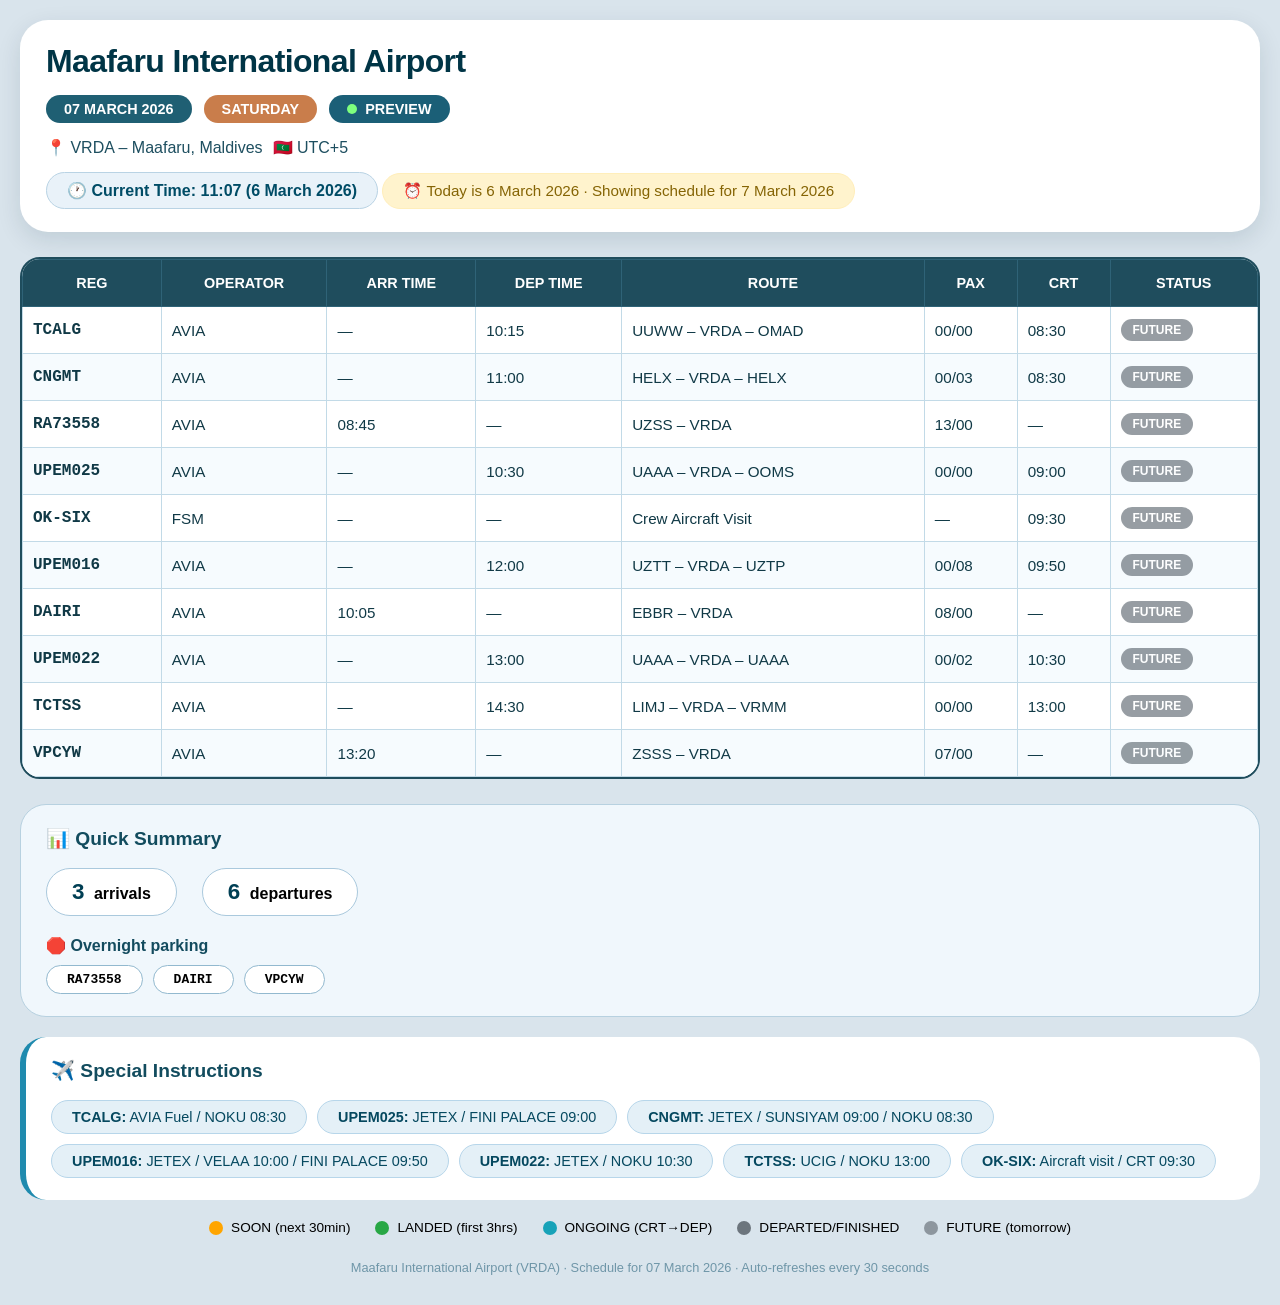
==== commit 58127199: "Update index.html" ====
--- a/index.html
+++ b/index.html
@@ -2,7 +2,7 @@
 <html lang="en">
 <head>
     <meta charset="UTF-8">
-    <meta name="viewport" content="width=device-width, initial-scale=1.0, maximum-scale=1.5, user-scalable=yes">
+    <meta name="viewport" content="width=device-width, initial-scale=1.0">
     <title>Maafaru International – 07 March 2026</title>
     <style>
         * {
@@ -15,51 +15,49 @@
         body {
             background: #d9e4ec;
             min-height: 100vh;
-            padding: 16px 12px;
+            padding: 20px;
             display: flex;
             justify-content: center;
         }
 
         .container {
-            max-width: 600px;
             width: 100%;
-        }
-
-        /* Header Card */
+            max-width: 1400px;
+        }
+
+        /* Header */
         .header-card {
             background: white;
             border-radius: 28px;
-            padding: 22px 20px;
-            margin-bottom: 20px;
+            padding: 22px 25px;
+            margin-bottom: 25px;
             box-shadow: 0 8px 24px rgba(0, 40, 60, 0.12);
             border: 1px solid rgba(255,255,255,0.7);
         }
 
         .airport-name {
-            font-size: 1.8rem;
+            font-size: 2rem;
             font-weight: 700;
             color: #003546;
             letter-spacing: -0.02em;
-            line-height: 1.2;
-            margin-bottom: 12px;
+            margin-bottom: 15px;
         }
 
         .badge-row {
             display: flex;
             flex-wrap: wrap;
-            gap: 10px;
+            gap: 12px;
             align-items: center;
-            margin-bottom: 12px;
+            margin-bottom: 15px;
         }
 
         .badge {
             background: #1f5f73;
             color: white;
-            font-size: 0.85rem;
+            font-size: 0.9rem;
             font-weight: 600;
-            padding: 5px 16px;
+            padding: 6px 18px;
             border-radius: 40px;
-            letter-spacing: 0.3px;
         }
 
         .badge.orange {
@@ -69,9 +67,9 @@
         .live-indicator {
             background: #1b5f77;
             color: white;
-            padding: 5px 16px;
+            padding: 6px 18px;
             border-radius: 40px;
-            font-size: 0.85rem;
+            font-size: 0.9rem;
             font-weight: 600;
             display: inline-flex;
             align-items: center;
@@ -84,7 +82,6 @@
             background: #7eff7e;
             border-radius: 50%;
             animation: blink 1.5s infinite;
-            box-shadow: 0 0 8px #7eff7e;
         }
 
         @keyframes blink {
@@ -95,31 +92,125 @@
         .location {
             color: #1e4f60;
             font-weight: 500;
+            font-size: 1rem;
+            display: flex;
+            align-items: center;
+            gap: 10px;
+            flex-wrap: wrap;
+        }
+
+        .current-time {
+            background: #e9f2f9;
+            border-radius: 40px;
+            padding: 8px 20px;
+            margin-top: 15px;
+            font-size: 1rem;
+            font-weight: 600;
+            color: #004c66;
+            display: inline-block;
+            border: 1px solid #b9d3e4;
+        }
+
+        .date-notice {
+            background: #fff3cd;
+            border: 1px solid #ffeeba;
+            border-radius: 40px;
+            padding: 8px 20px;
+            margin-top: 10px;
             font-size: 0.95rem;
-            display: flex;
-            align-items: center;
-            gap: 8px;
-            flex-wrap: wrap;
-        }
-
-        .location-icon::before {
-            content: "📍";
-            margin-right: 4px;
-        }
-
-        .location-code {
-            background: #d0e6f2;
-            padding: 4px 14px;
+            color: #856404;
+            display: inline-block;
+        }
+
+        /* Table View (Desktop) */
+        .table-wrapper {
+            background: white;
+            border-radius: 20px;
+            border: 2px solid #1f4d5d;
+            overflow-x: auto;
+            margin: 20px 0;
+        }
+
+        .desktop-table {
+            width: 100%;
+            border-collapse: collapse;
+            min-width: 1000px;
+            font-size: 0.95rem;
+        }
+
+        .desktop-table th {
+            background: #1f4d5d;
+            color: white;
+            font-weight: 600;
+            padding: 15px 12px;
+            font-size: 0.9rem;
+            text-transform: uppercase;
+            border: 1px solid #2f6377;
+        }
+
+        .desktop-table td {
+            padding: 12px 10px;
+            border: 1px solid #c2dae7;
+            color: #103946;
+        }
+
+        .desktop-table tr:nth-child(even) {
+            background: #f6fbfe;
+        }
+
+        .desktop-table .reg {
+            font-weight: 700;
+            font-family: monospace;
+            font-size: 1rem;
+        }
+
+        .status-badge {
+            display: inline-block;
+            padding: 4px 12px;
             border-radius: 30px;
-            font-size: 0.85rem;
-        }
-
-        /* Movement List */
+            font-size: 0.75rem;
+            font-weight: 700;
+            text-transform: uppercase;
+            white-space: nowrap;
+        }
+
+        .status-soon { 
+            background: #ffa500; 
+            color: white; 
+            animation: pulse 1.5s infinite; 
+        }
+        .status-landed { 
+            background: #28a745; 
+            color: white; 
+        }
+        .status-ongoing { 
+            background: #17a2b8; 
+            color: white; 
+            animation: pulse 1.5s infinite; 
+        }
+        .status-departed { 
+            background: #6c757d; 
+            color: white; 
+        }
+        .status-future { 
+            background: #6c757d; 
+            color: white; 
+            opacity: 0.7;
+        }
+
+        @keyframes pulse {
+            0% { opacity: 0.9; }
+            50% { opacity: 0.6; }
+            100% { opacity: 0.9; }
+        }
+
+        /* Mobile Cards */
         .movement-list {
             display: flex;
             flex-direction: column;
             gap: 14px;
             margin: 20px 0;
+            display: none;
         }
 
         .movement-card {
@@ -128,7 +219,6 @@
             padding: 18px 16px;
             border: 1px solid #c7dde9;
             box-shadow: 0 5px 15px rgba(0, 40, 55, 0.06);
-            transition: all 0.2s;
         }
 
         .card-header {
@@ -140,19 +230,18 @@
             gap: 10px;
         }
 
-        .reg {
+        .reg-mobile {
             font-size: 1.6rem;
             font-weight: 800;
-            font-family: 'Courier New', monospace;
+            font-family: monospace;
             color: #003546;
         }
 
-        .time-badge {
+        .time-mobile {
             background: #e2edf5;
             padding: 6px 18px;
             border-radius: 40px;
             font-weight: 700;
-            font-size: 1rem;
             color: #0b4d63;
             border: 1px solid #b9d3e4;
         }
@@ -165,7 +254,6 @@
             display: flex;
             flex-wrap: wrap;
             gap: 20px;
-            align-items: flex-start;
         }
 
         .detail-item {
@@ -179,7 +267,6 @@
             text-transform: uppercase;
             color: #54778b;
             font-weight: 600;
-            letter-spacing: 0.3px;
         }
 
         .detail-value {
@@ -192,7 +279,7 @@
             background: #d9eaf3;
             padding: 4px 14px;
             border-radius: 30px;
-            font-family: 'Courier New', monospace;
+            font-family: monospace;
             font-weight: 700;
         }
 
@@ -205,46 +292,7 @@
             font-weight: 600;
         }
 
-        .status-chip {
-            padding: 4px 14px;
-            border-radius: 30px;
-            font-weight: 700;
-            font-size: 0.75rem;
-            text-transform: uppercase;
-            letter-spacing: 0.3px;
-            white-space: nowrap;
-        }
-
-        .status-soon {
-            background: #ffa500;
-            color: white;
-            animation: pulse 1.5s infinite;
-        }
-        .status-landed {
-            background: #28a745;
-            color: white;
-        }
-        .status-ongoing {
-            background: #17a2b8;
-            color: white;
-            animation: pulse 1.5s infinite;
-        }
-        .status-departed {
-            background: #6c757d;
-            color: white;
-        }
-        .status-default {
-            background: #e9ecef;
-            color: #495057;
-        }
-
-        @keyframes pulse {
-            0% { opacity: 0.9; }
-            50% { opacity: 0.6; }
-            100% { opacity: 0.9; }
-        }
-
-        .route {
+        .route-mobile {
             font-size: 0.95rem;
             color: #1c5b72;
             background: white;
@@ -252,15 +300,14 @@
             border-radius: 40px;
             border: 1px dashed #99bfd2;
             display: inline-block;
-            width: auto;
-        }
-
-        /* Summary Card */
+        }
+
+        /* Summary Cards */
         .summary-card {
             background: #f0f7fc;
             border-radius: 26px;
-            padding: 22px 20px;
-            margin: 24px 0 18px;
+            padding: 22px 25px;
+            margin: 25px 0 20px;
             border: 1px solid #b7d1e0;
         }
 
@@ -269,24 +316,20 @@
             color: #124c5e;
             font-size: 1.2rem;
             margin-bottom: 18px;
-            display: flex;
-            align-items: center;
-            gap: 8px;
         }
 
         .stats-row {
             display: flex;
-            gap: 20px;
+            gap: 25px;
             flex-wrap: wrap;
-            margin-bottom: 22px;
+            margin-bottom: 20px;
         }
 
         .stat-bubble {
             background: white;
             border-radius: 50px;
-            padding: 10px 24px;
+            padding: 10px 25px;
             border: 1px solid #aac9dd;
-            box-shadow: 0 2px 6px rgba(0,0,0,0.02);
             font-weight: 600;
         }
 
@@ -297,43 +340,28 @@
             margin-right: 5px;
         }
 
-        .parking-tags {
+        .parking-tags, .special-items {
             display: flex;
             flex-wrap: wrap;
             gap: 10px;
-            margin: 12px 0 5px;
+            margin-top: 10px;
         }
 
         .parking-tag {
             background: white;
             border-radius: 40px;
             padding: 6px 20px;
-            font-family: 'Courier New', monospace;
+            font-family: monospace;
             font-weight: 700;
             border: 1px solid #92b9cf;
-            font-size: 0.9rem;
         }
 
         .special-card {
             background: white;
             border-radius: 26px;
-            padding: 22px 20px;
-            margin: 18px 0;
+            padding: 22px 25px;
+            margin: 20px 0;
             border-left: 6px solid #1f8aae;
-            box-shadow: 0 8px 18px rgba(0, 45, 60, 0.06);
-        }
-
-        .special-title {
-            font-weight: 700;
-            color: #016985;
-            font-size: 1.1rem;
-            margin-bottom: 16px;
-        }
-
-        .special-items {
-            display: flex;
-            flex-wrap: wrap;
-            gap: 12px;
         }
 
         .special-item {
@@ -344,33 +372,28 @@
             font-weight: 500;
             color: #05485f;
             border: 1px solid #b7d6ea;
-            flex: 1 0 auto;
-        }
-
-        .special-item strong {
-            font-weight: 800;
         }
 
         .footer {
             text-align: center;
-            font-size: 0.75rem;
+            font-size: 0.8rem;
             color: #6f96a8;
-            margin: 24px 0 12px;
+            margin: 25px 0 10px;
         }
 
         .legend {
             display: flex;
             flex-wrap: wrap;
-            gap: 12px 20px;
+            gap: 15px 25px;
             justify-content: center;
-            margin: 16px 0 8px;
-            font-size: 0.8rem;
+            margin: 20px 0;
+            font-size: 0.85rem;
         }
 
         .legend-item {
             display: flex;
             align-items: center;
-            gap: 6px;
+            gap: 8px;
         }
 
         .legend-color {
@@ -382,27 +405,65 @@
         .legend-landed { background: #28a745; }
         .legend-ongoing { background: #17a2b8; }
         .legend-departed { background: #6c757d; }
+        .legend-future { background: #6c757d; opacity: 0.7; }
+
+        /* Responsive */
+        @media (max-width: 1023px) {
+            .table-wrapper {
+                display: none;
+            }
+            .movement-list {
+                display: flex;
+            }
+        }
     </style>
 </head>
 <body>
-    <div class="container" id="app">
-        <!-- Header Card -->
+    <div class="container">
+        <!-- Header -->
         <div class="header-card">
-            <div class="airport-name">Maafaru International</div>
+            <div class="airport-name">Maafaru International Airport</div>
             <div class="badge-row">
-                <span class="badge">07 MAR 2026</span>
+                <span class="badge">07 MARCH 2026</span>
                 <span class="badge orange">SATURDAY</span>
                 <span class="live-indicator">
-                    <span class="live-dot"></span> LIVE
+                    <span class="live-dot"></span> PREVIEW
                 </span>
             </div>
             <div class="location">
-                <span class="location-icon"></span> VRDA – Maafaru, Maldives
-                <span class="location-code">🇲🇻</span>
+                <span>📍 VRDA – Maafaru, Maldives</span>
+                <span class="location-code">🇲🇻 UTC+5</span>
+            </div>
+            <div class="current-time" id="currentTimeDisplay">
+                Loading current time...
+            </div>
+            <div class="date-notice" id="dateNotice">
+                ⏰ Today is 6 March 2026 · Showing schedule for 7 March 2026
             </div>
         </div>
 
-        <!-- Movement Cards Container -->
+        <!-- DESKTOP TABLE VIEW -->
+        <div class="table-wrapper">
+            <table class="desktop-table" id="desktopTable">
+                <thead>
+                    <tr>
+                        <th>Reg</th>
+                        <th>Operator</th>
+                        <th>Arr Time</th>
+                        <th>Dep Time</th>
+                        <th>Route</th>
+                        <th>PAX</th>
+                        <th>CRT</th>
+                        <th>Status</th>
+                    </tr>
+                </thead>
+                <tbody id="tableBody">
+                    <!-- Filled by JS -->
+                </tbody>
+            </table>
+        </div>
+
+        <!-- MOBILE CARD VIEW -->
         <div class="movement-list" id="movementList"></div>
 
         <!-- Summary Card -->
@@ -413,21 +474,23 @@
             <div class="parking-tags" id="parkingTags"></div>
         </div>
 
-        <!-- Special Instructions Card -->
+        <!-- Special Instructions -->
         <div class="special-card">
-            <div class="special-title">✈️ Special Instructions</div>
+            <div class="summary-title">✈️ Special Instructions</div>
             <div class="special-items" id="specialItems"></div>
         </div>
 
-        <!-- Legend & Footer -->
+        <!-- Legend -->
         <div class="legend">
-            <div class="legend-item"><span class="legend-color legend-soon"></span> SOON (30min)</div>
-            <div class="legend-item"><span class="legend-color legend-landed"></span> LANDED</div>
-            <div class="legend-item"><span class="legend-color legend-ongoing"></span> ONGOING</div>
-            <div class="legend-item"><span class="legend-color legend-departed"></span> FINISHED</div>
+            <div class="legend-item"><span class="legend-color legend-soon"></span> SOON (next 30min)</div>
+            <div class="legend-item"><span class="legend-color legend-landed"></span> LANDED (first 3hrs)</div>
+            <div class="legend-item"><span class="legend-color legend-ongoing"></span> ONGOING (CRT→DEP)</div>
+            <div class="legend-item"><span class="legend-color legend-departed"></span> DEPARTED/FINISHED</div>
+            <div class="legend-item"><span class="legend-color legend-future"></span> FUTURE (tomorrow)</div>
         </div>
+
         <div class="footer">
-            Maafaru International Airport (VRDA) · 07 March 2026 · Auto-refreshes every minute
+            Maafaru International Airport (VRDA) · Schedule for 07 March 2026 · Auto-refreshes every 30 seconds
         </div>
     </div>
 
@@ -448,7 +511,7 @@
             ];
 
             const overnightParking = ["RA73558", "DAIRI", "VPCYW"];
-
+            
             const specialInstructions = [
                 "<strong>TCALG:</strong> AVIA Fuel / NOKU 08:30",
                 "<strong>UPEM025:</strong> JETEX / FINI PALACE 09:00",
@@ -459,87 +522,193 @@
                 "<strong>OK-SIX:</strong> Aircraft visit / CRT 09:30"
             ];
 
-            // ==================== UTILITIES ====================
-            function timeToMinutes(t) {
-                if (!t) return null;
-                const parts = t.split(':');
-                return parseInt(parts[0]) * 60 + parseInt(parts[1]);
+            // ==================== DATE COMPARISON ====================
+            // Schedule date: 7 March 2026
+            const SCHEDULE_DATE = new Date(2026, 2, 7); // March 7, 2026 (month is 0-indexed)
+            
+            // Today's date: 6 March 2026 (for preview mode)
+            const TODAY = new Date(2026, 2, 6); // March 6, 2026
+            
+            function getCurrentMaldivesTime() {
+                // Use today's date (6 March 2025) but current time of day
+                const now = new Date();
+                
+                // Get current UTC time
+                const utcHours = now.getUTCHours();
+                const utcMinutes = now.getUTCMinutes();
+                
+                // Convert to Maldives time (UTC+5)
+                let mldHours = utcHours + 5;
+                let mldMinutes = utcMinutes;
+                
+                // Handle day rollover
+                if (mldHours >= 24) {
+                    mldHours -= 24;
+                }
+                
+                const totalMinutes = mldHours * 60 + mldMinutes;
+                const formatted = `${mldHours.toString().padStart(2, '0')}:${mldMinutes.toString().padStart(2, '0')}`;
+                
+                return {
+                    hours: mldHours,
+                    minutes: mldMinutes,
+                    totalMinutes: totalMinutes,
+                    formatted: formatted,
+                    date: TODAY,
+                    dateStr: '6 March 2026'
+                };
             }
 
-            function getMaldivesTime() {
-                const now = new Date();
-                const utc = now.getUTCHours() * 60 + now.getUTCMinutes();
-                let mld = utc + 5 * 60;
-                if (mld >= 1440) mld -= 1440;
-                return mld;
+            function timeToMinutes(timeStr) {
+                if (!timeStr) return null;
+                const [hours, minutes] = timeStr.split(':').map(Number);
+                return hours * 60 + minutes;
             }
 
-            function getStatus(reg, arr, dep, crt) {
-                const now = getMaldivesTime();
+            function getStatus(arr, dep, crt) {
+                const now = getCurrentMaldivesTime();
+                
+                // CRITICAL: Compare dates first
+                // If schedule date is AFTER today, all movements are in the future
+                if (SCHEDULE_DATE > TODAY) {
+                    return { text: "FUTURE", class: "status-future" };
+                }
+                
+                // If schedule date is BEFORE today, all are finished
+                if (SCHEDULE_DATE < TODAY) {
+                    return { text: "PAST", class: "status-departed" };
+                }
+                
+                // If schedule date is TODAY, calculate status based on time
+                // This code won't run for our preview since dates don't match
+                
+                const nowMinutes = now.totalMinutes;
                 const arrMin = arr ? timeToMinutes(arr) : null;
                 const depMin = dep ? timeToMinutes(dep) : null;
                 const crtMin = crt ? timeToMinutes(crt) : null;
 
                 // Arrival only
                 if (arrMin && !depMin) {
-                    if (now < arrMin && arrMin - now <= 30) return { text: "SOON", class: "status-soon" };
-                    if (now >= arrMin && now < arrMin + 180) return { text: "LANDED", class: "status-landed" };
-                    if (now >= arrMin + 180) return { text: "FINISHED", class: "status-departed" };
+                    if (nowMinutes < arrMin && (arrMin - nowMinutes) <= 30) 
+                        return { text: "SOON", class: "status-soon" };
+                    if (nowMinutes >= arrMin && nowMinutes < (arrMin + 180)) 
+                        return { text: "LANDED", class: "status-landed" };
+                    if (nowMinutes >= (arrMin + 180)) 
+                        return { text: "FINISHED", class: "status-departed" };
                 }
 
                 // Departure with CRT
                 if (depMin && crtMin) {
-                    if (now < crtMin && crtMin - now <= 30) return { text: "SOON", class: "status-soon" };
-                    if (now >= crtMin && now < depMin) return { text: "ONGOING", class: "status-ongoing" };
-                    if (now >= depMin) return { text: "DEPARTED", class: "status-departed" };
+                    if (nowMinutes < crtMin && (crtMin - nowMinutes) <= 30) 
+                        return { text: "SOON", class: "status-soon" };
+                    if (nowMinutes >= crtMin && nowMinutes < depMin) 
+                        return { text: "ONGOING", class: "status-ongoing" };
+                    if (nowMinutes >= depMin) 
+                        return { text: "DEPARTED", class: "status-departed" };
                 }
 
                 // Departure without CRT
                 if (depMin && !crtMin) {
-                    if (now < depMin && depMin - now <= 30) return { text: "SOON", class: "status-soon" };
-                    if (now >= depMin) return { text: "DEPARTED", class: "status-departed" };
+                    if (nowMinutes < depMin && (depMin - nowMinutes) <= 30) 
+                        return { text: "SOON", class: "status-soon" };
+                    if (nowMinutes >= depMin) 
+                        return { text: "DEPARTED", class: "status-departed" };
                 }
 
                 // CRT only (OK-SIX)
                 if (!arrMin && !depMin && crtMin) {
-                    if (now < crtMin && crtMin - now <= 30) return { text: "SOON", class: "status-soon" };
-                    if (now >= crtMin && now < crtMin + 180) return { text: "ONGOING", class: "status-ongoing" };
-                    if (now >= crtMin + 180) return { text: "FINISHED", class: "status-departed" };
+                    if (nowMinutes < crtMin && (crtMin - nowMinutes) <= 30) 
+                        return { text: "SOON", class: "status-soon" };
+                    if (nowMinutes >= crtMin && nowMinutes < (crtMin + 180)) 
+                        return { text: "ONGOING", class: "status-ongoing" };
+                    if (nowMinutes >= (crtMin + 180)) 
+                        return { text: "FINISHED", class: "status-departed" };
                 }
 
-                return { text: "—", class: "status-default" };
+                return { text: "—", class: "" };
             }
 
             // ==================== RENDER ====================
             function render() {
+                const currentTime = getCurrentMaldivesTime();
+                document.getElementById('currentTimeDisplay').innerHTML = `🕐 Current Time: <strong>${currentTime.formatted}</strong> (${currentTime.dateStr})`;
+
+                // Table Body
+                const tableBody = document.getElementById('tableBody');
                 const movementList = document.getElementById('movementList');
-                const summaryStats = document.getElementById('summaryStats');
-                const parkingTags = document.getElementById('parkingTags');
-                const specialItems = document.getElementById('specialItems');
-
-                // Sort movements by earliest time
+                
+                let arrivals = 0, departures = 0;
+                let tableRows = '';
+                let cardsHtml = '';
+
+                // ===== CORRECT SORTING BY EARLIEST TIME =====
+                // Sort movements by earliest time (CRT, then Arrival, then Departure)
                 const sorted = [...movements].sort((a, b) => {
-                    const ta = a.arr || a.dep || a.crt || "00:00";
-                    const tb = b.arr || b.dep || b.crt || "00:00";
-                    return timeToMinutes(ta) - timeToMinutes(tb);
+                    // Get the earliest time for each movement
+                    const getEarliestTime = (m) => {
+                        const times = [];
+                        // Extract CRT time if it exists (handle "08:30 LT" format)
+                        if (m.crt) {
+                            const crtMatch = m.crt.match(/(\d{2}:\d{2})/);
+                            if (crtMatch) times.push(timeToMinutes(crtMatch[1]));
+                        }
+                        if (m.arr) times.push(timeToMinutes(m.arr));
+                        if (m.dep) times.push(timeToMinutes(m.dep));
+                        return Math.min(...times);
+                    };
+                    
+                    const timeA = getEarliestTime(a);
+                    const timeB = getEarliestTime(b);
+                    
+                    return timeA - timeB;
                 });
 
-                let arrivals = 0, departures = 0;
-                let cardsHtml = '';
+                // Debug: Log the sorted order
+                console.log('Sorted movements:');
+                sorted.forEach(m => {
+                    const times = [];
+                    if (m.crt) times.push(`CRT:${m.crt}`);
+                    if (m.arr) times.push(`ARR:${m.arr}`);
+                    if (m.dep) times.push(`DEP:${m.dep}`);
+                    console.log(`${m.reg}: ${times.join(', ')}`);
+                });
 
                 sorted.forEach(m => {
                     if (m.arr && !m.dep) arrivals++;
                     else if (!m.arr && m.dep) departures++;
                     else if (m.arr && m.dep) { arrivals++; departures++; }
 
-                    const status = getStatus(m.reg, m.arr, m.dep, m.crt);
-                    const displayTime = m.arr || m.dep || '—';
-
+                    const status = getStatus(m.arr, m.dep, m.crt);
+                    
+                    // Get display time (priority: arrival > departure > CRT)
+                    const displayTime = m.arr || m.dep || (m.crt ? m.crt.replace(' LT', '') : '—');
+                    
+                    // Get route display
+                    let routeDisplay = m.route;
+                    if (m.reg === "OK-SIX") {
+                        routeDisplay = "Crew Aircraft Visit";
+                    }
+
+                    // Table row
+                    tableRows += `
+                        <tr>
+                            <td class="reg">${m.reg}</td>
+                            <td>${m.operator}</td>
+                            <td>${m.arr || '—'}</td>
+                            <td>${m.dep || '—'}</td>
+                            <td>${routeDisplay}</td>
+                            <td>${m.pax}</td>
+                            <td>${m.crt || '—'}</td>
+                            <td><span class="status-badge ${status.class}">${status.text}</span></td>
+                        </tr>
+                    `;
+
+                    // Mobile card
                     cardsHtml += `
                         <div class="movement-card">
                             <div class="card-header">
-                                <span class="reg">${m.reg}</span>
-                                <span class="time-badge">${displayTime}</span>
+                                <span class="reg-mobile">${m.reg}</span>
+                                <span class="time-mobile">${displayTime}</span>
                             </div>
                             <div class="details-grid">
                                 <div class="detail-item">
@@ -553,35 +722,34 @@
                                 ${m.crt ? `
                                 <div class="detail-item">
                                     <span class="detail-label">CRT</span>
-                                    <span class="detail-value crt-chip">${m.crt} LT</span>
+                                    <span class="detail-value crt-chip">${m.crt}</span>
                                 </div>
                                 ` : ''}
                                 <div class="detail-item">
                                     <span class="detail-label">Status</span>
-                                    <span class="detail-value status-chip ${status.class}">${status.text}</span>
+                                    <span class="detail-value status-badge ${status.class}">${status.text}</span>
                                 </div>
                             </div>
-                            <div class="route">${m.route}</div>
+                            <div class="route-mobile">${routeDisplay}</div>
                         </div>
                     `;
                 });
 
+                tableBody.innerHTML = tableRows;
                 movementList.innerHTML = cardsHtml;
-                summaryStats.innerHTML = `
+                
+                document.getElementById('summaryStats').innerHTML = `
                     <div class="stat-bubble"><span class="stat-number">${arrivals}</span> arrivals</div>
                     <div class="stat-bubble"><span class="stat-number">${departures}</span> departures</div>
                 `;
-
-                parkingTags.innerHTML = overnightParking.map(t => `<span class="parking-tag">${t}</span>`).join('');
-                specialItems.innerHTML = specialInstructions.map(s => `<span class="special-item">${s}</span>`).join('');
+                
+                document.getElementById('parkingTags').innerHTML = overnightParking.map(t => `<span class="parking-tag">${t}</span>`).join('');
+                document.getElementById('specialItems').innerHTML = specialInstructions.map(s => `<span class="special-item">${s}</span>`).join('');
             }
 
-            // Initial render
             render();
-
-            // Auto-refresh every 60 seconds
-            setInterval(render, 60000);
+            setInterval(render, 30000);
         })();
     </script>
 </body>
-</html>+</html>
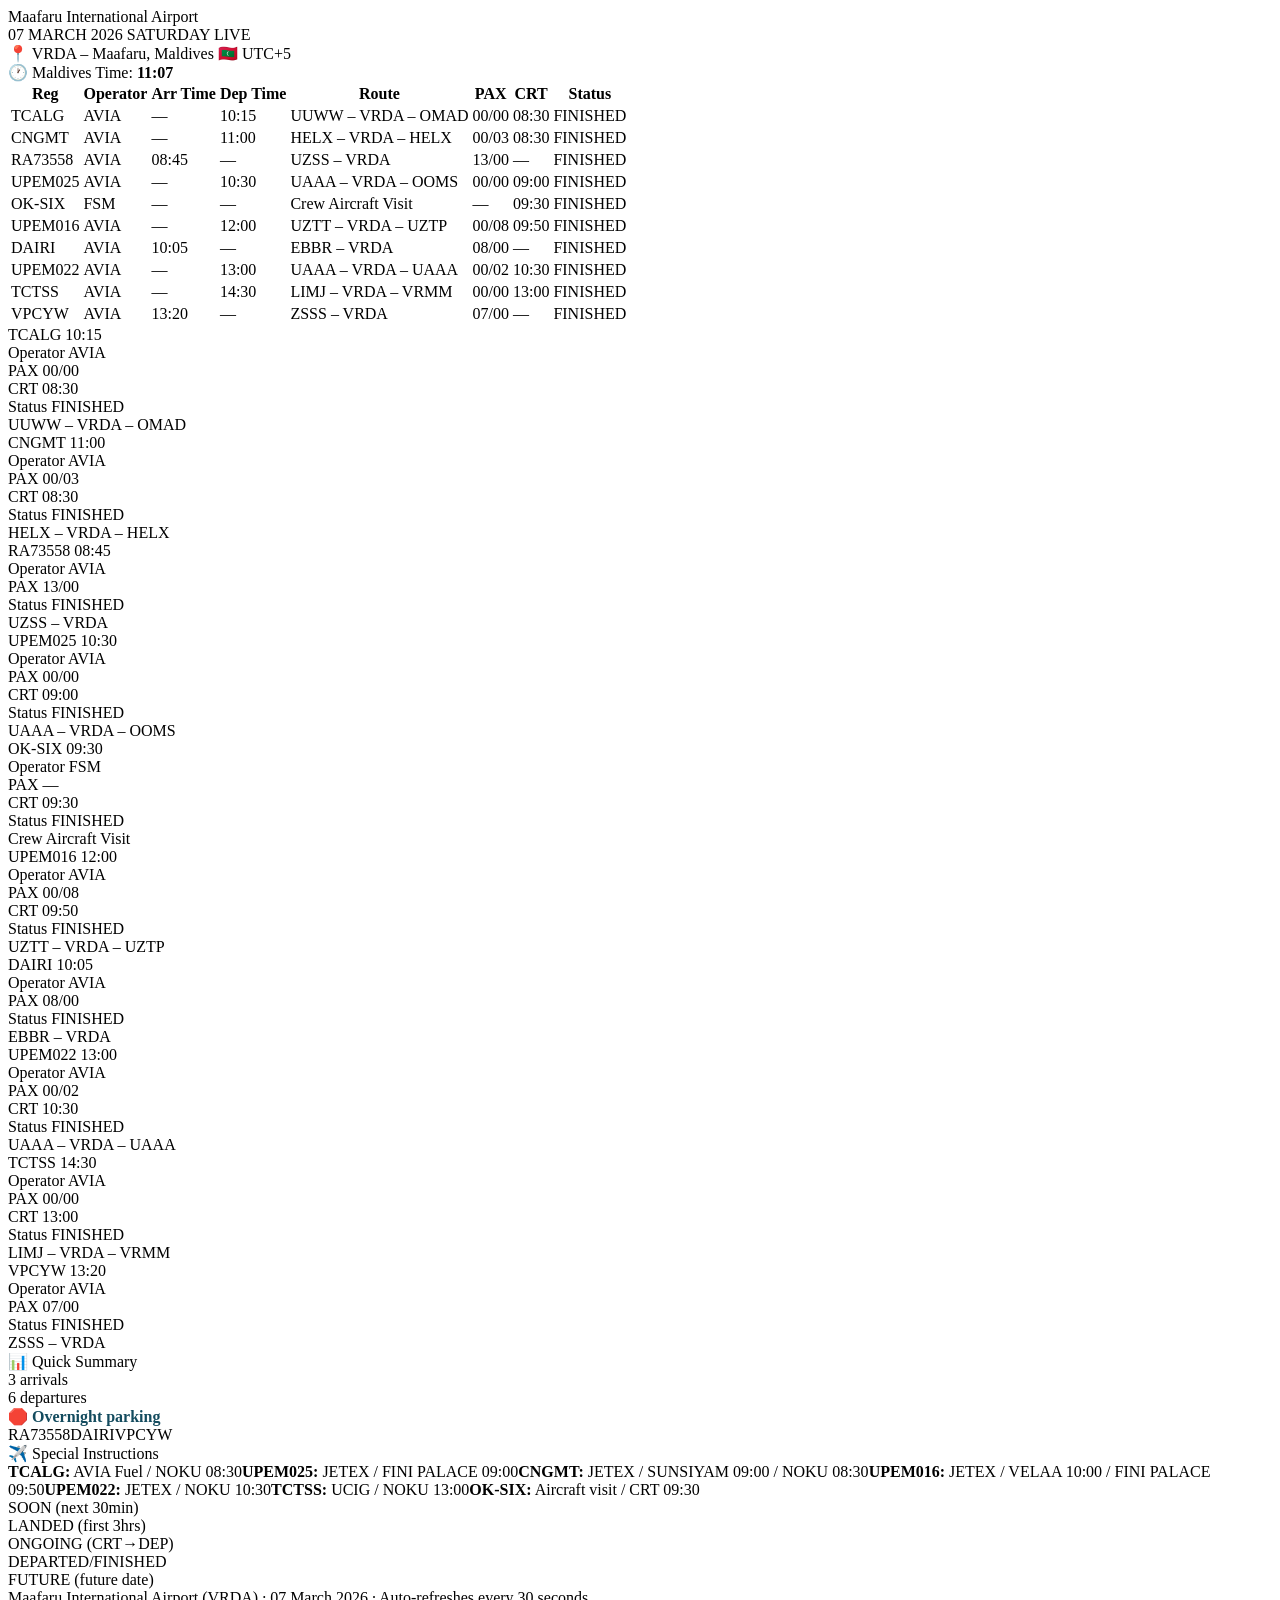
==== commit 7c9758c9: "Add files via upload" ====
--- a/index.html
+++ b/index.html
@@ -1,755 +1,80 @@
-<!DOCTYPE html>
-<html lang="en">
-<head>
-    <meta charset="UTF-8">
-    <meta name="viewport" content="width=device-width, initial-scale=1.0">
-    <title>Maafaru International – 07 March 2026</title>
-    <style>
-        * {
-            margin: 0;
-            padding: 0;
-            box-sizing: border-box;
-            font-family: -apple-system, BlinkMacSystemFont, 'Segoe UI', Roboto, Helvetica, Arial, sans-serif;
-        }
-
-        body {
-            background: #d9e4ec;
-            min-height: 100vh;
-            padding: 20px;
-            display: flex;
-            justify-content: center;
-        }
-
-        .container {
-            width: 100%;
-            max-width: 1400px;
-        }
-
-        /* Header */
-        .header-card {
-            background: white;
-            border-radius: 28px;
-            padding: 22px 25px;
-            margin-bottom: 25px;
-            box-shadow: 0 8px 24px rgba(0, 40, 60, 0.12);
-            border: 1px solid rgba(255,255,255,0.7);
-        }
-
-        .airport-name {
-            font-size: 2rem;
-            font-weight: 700;
-            color: #003546;
-            letter-spacing: -0.02em;
-            margin-bottom: 15px;
-        }
-
-        .badge-row {
-            display: flex;
-            flex-wrap: wrap;
-            gap: 12px;
-            align-items: center;
-            margin-bottom: 15px;
-        }
-
-        .badge {
-            background: #1f5f73;
-            color: white;
-            font-size: 0.9rem;
-            font-weight: 600;
-            padding: 6px 18px;
-            border-radius: 40px;
-        }
-
-        .badge.orange {
-            background: #c97d4b;
-        }
-
-        .live-indicator {
-            background: #1b5f77;
-            color: white;
-            padding: 6px 18px;
-            border-radius: 40px;
-            font-size: 0.9rem;
-            font-weight: 600;
-            display: inline-flex;
-            align-items: center;
-            gap: 8px;
-        }
-
-        .live-dot {
-            width: 10px;
-            height: 10px;
-            background: #7eff7e;
-            border-radius: 50%;
-            animation: blink 1.5s infinite;
-        }
-
-        @keyframes blink {
-            0%, 100% { opacity: 0.5; }
-            50% { opacity: 1; }
-        }
-
-        .location {
-            color: #1e4f60;
-            font-weight: 500;
-            font-size: 1rem;
-            display: flex;
-            align-items: center;
-            gap: 10px;
-            flex-wrap: wrap;
-        }
-
-        .current-time {
-            background: #e9f2f9;
-            border-radius: 40px;
-            padding: 8px 20px;
-            margin-top: 15px;
-            font-size: 1rem;
-            font-weight: 600;
-            color: #004c66;
-            display: inline-block;
-            border: 1px solid #b9d3e4;
-        }
-
-        .date-notice {
-            background: #fff3cd;
-            border: 1px solid #ffeeba;
-            border-radius: 40px;
-            padding: 8px 20px;
-            margin-top: 10px;
-            font-size: 0.95rem;
-            color: #856404;
-            display: inline-block;
-        }
-
-        /* Table View (Desktop) */
-        .table-wrapper {
-            background: white;
-            border-radius: 20px;
-            border: 2px solid #1f4d5d;
-            overflow-x: auto;
-            margin: 20px 0;
-        }
-
-        .desktop-table {
-            width: 100%;
-            border-collapse: collapse;
-            min-width: 1000px;
-            font-size: 0.95rem;
-        }
-
-        .desktop-table th {
-            background: #1f4d5d;
-            color: white;
-            font-weight: 600;
-            padding: 15px 12px;
-            font-size: 0.9rem;
-            text-transform: uppercase;
-            border: 1px solid #2f6377;
-        }
-
-        .desktop-table td {
-            padding: 12px 10px;
-            border: 1px solid #c2dae7;
-            color: #103946;
-        }
-
-        .desktop-table tr:nth-child(even) {
-            background: #f6fbfe;
-        }
-
-        .desktop-table .reg {
-            font-weight: 700;
-            font-family: monospace;
-            font-size: 1rem;
-        }
-
-        .status-badge {
-            display: inline-block;
-            padding: 4px 12px;
-            border-radius: 30px;
-            font-size: 0.75rem;
-            font-weight: 700;
-            text-transform: uppercase;
-            white-space: nowrap;
-        }
-
-        .status-soon { 
-            background: #ffa500; 
-            color: white; 
-            animation: pulse 1.5s infinite; 
-        }
-        .status-landed { 
-            background: #28a745; 
-            color: white; 
-        }
-        .status-ongoing { 
-            background: #17a2b8; 
-            color: white; 
-            animation: pulse 1.5s infinite; 
-        }
-        .status-departed { 
-            background: #6c757d; 
-            color: white; 
-        }
-        .status-future { 
-            background: #6c757d; 
-            color: white; 
-            opacity: 0.7;
-        }
-
-        @keyframes pulse {
-            0% { opacity: 0.9; }
-            50% { opacity: 0.6; }
-            100% { opacity: 0.9; }
-        }
-
-        /* Mobile Cards */
-        .movement-list {
-            display: flex;
-            flex-direction: column;
-            gap: 14px;
-            margin: 20px 0;
-            display: none;
-        }
-
-        .movement-card {
-            background: white;
-            border-radius: 26px;
-            padding: 18px 16px;
-            border: 1px solid #c7dde9;
-            box-shadow: 0 5px 15px rgba(0, 40, 55, 0.06);
-        }
-
-        .card-header {
-            display: flex;
-            justify-content: space-between;
-            align-items: center;
-            margin-bottom: 14px;
-            flex-wrap: wrap;
-            gap: 10px;
-        }
-
-        .reg-mobile {
-            font-size: 1.6rem;
-            font-weight: 800;
-            font-family: monospace;
-            color: #003546;
-        }
-
-        .time-mobile {
-            background: #e2edf5;
-            padding: 6px 18px;
-            border-radius: 40px;
-            font-weight: 700;
-            color: #0b4d63;
-            border: 1px solid #b9d3e4;
-        }
-
-        .details-grid {
-            background: #f3f9fd;
-            border-radius: 22px;
-            padding: 16px 14px;
-            margin: 12px 0 14px;
-            display: flex;
-            flex-wrap: wrap;
-            gap: 20px;
-        }
-
-        .detail-item {
-            display: flex;
-            flex-direction: column;
-            gap: 4px;
-        }
-
-        .detail-label {
-            font-size: 0.7rem;
-            text-transform: uppercase;
-            color: #54778b;
-            font-weight: 600;
-        }
-
-        .detail-value {
-            font-weight: 600;
-            color: #113845;
-            font-size: 1rem;
-        }
-
-        .pax-chip {
-            background: #d9eaf3;
-            padding: 4px 14px;
-            border-radius: 30px;
-            font-family: monospace;
-            font-weight: 700;
-        }
-
-        .crt-chip {
-            background: #fdefcb;
-            border: 1px solid #f5c84e;
-            color: #735f1a;
-            padding: 4px 14px;
-            border-radius: 30px;
-            font-weight: 600;
-        }
-
-        .route-mobile {
-            font-size: 0.95rem;
-            color: #1c5b72;
-            background: white;
-            padding: 8px 16px;
-            border-radius: 40px;
-            border: 1px dashed #99bfd2;
-            display: inline-block;
-        }
-
-        /* Summary Cards */
-        .summary-card {
-            background: #f0f7fc;
-            border-radius: 26px;
-            padding: 22px 25px;
-            margin: 25px 0 20px;
-            border: 1px solid #b7d1e0;
-        }
-
-        .summary-title {
-            font-weight: 700;
-            color: #124c5e;
-            font-size: 1.2rem;
-            margin-bottom: 18px;
-        }
-
-        .stats-row {
-            display: flex;
-            gap: 25px;
-            flex-wrap: wrap;
-            margin-bottom: 20px;
-        }
-
-        .stat-bubble {
-            background: white;
-            border-radius: 50px;
-            padding: 10px 25px;
-            border: 1px solid #aac9dd;
-            font-weight: 600;
-        }
-
-        .stat-number {
-            font-weight: 800;
-            font-size: 1.4rem;
-            color: #003f54;
-            margin-right: 5px;
-        }
-
-        .parking-tags, .special-items {
-            display: flex;
-            flex-wrap: wrap;
-            gap: 10px;
-            margin-top: 10px;
-        }
-
-        .parking-tag {
-            background: white;
-            border-radius: 40px;
-            padding: 6px 20px;
-            font-family: monospace;
-            font-weight: 700;
-            border: 1px solid #92b9cf;
-        }
-
-        .special-card {
-            background: white;
-            border-radius: 26px;
-            padding: 22px 25px;
-            margin: 20px 0;
-            border-left: 6px solid #1f8aae;
-        }
-
-        .special-item {
-            background: #e4f0f7;
-            border-radius: 40px;
-            padding: 8px 20px;
-            font-size: 0.9rem;
-            font-weight: 500;
-            color: #05485f;
-            border: 1px solid #b7d6ea;
-        }
-
-        .footer {
-            text-align: center;
-            font-size: 0.8rem;
-            color: #6f96a8;
-            margin: 25px 0 10px;
-        }
-
-        .legend {
-            display: flex;
-            flex-wrap: wrap;
-            gap: 15px 25px;
-            justify-content: center;
-            margin: 20px 0;
-            font-size: 0.85rem;
-        }
-
-        .legend-item {
-            display: flex;
-            align-items: center;
-            gap: 8px;
-        }
-
-        .legend-color {
-            width: 14px;
-            height: 14px;
-            border-radius: 20px;
-        }
-        .legend-soon { background: #ffa500; }
-        .legend-landed { background: #28a745; }
-        .legend-ongoing { background: #17a2b8; }
-        .legend-departed { background: #6c757d; }
-        .legend-future { background: #6c757d; opacity: 0.7; }
-
-        /* Responsive */
-        @media (max-width: 1023px) {
-            .table-wrapper {
-                display: none;
-            }
-            .movement-list {
-                display: flex;
-            }
-        }
-    </style>
-</head>
-<body>
-    <div class="container">
-        <!-- Header -->
-        <div class="header-card">
-            <div class="airport-name">Maafaru International Airport</div>
-            <div class="badge-row">
-                <span class="badge">07 MARCH 2026</span>
-                <span class="badge orange">SATURDAY</span>
-                <span class="live-indicator">
-                    <span class="live-dot"></span> PREVIEW
-                </span>
-            </div>
-            <div class="location">
-                <span>📍 VRDA – Maafaru, Maldives</span>
-                <span class="location-code">🇲🇻 UTC+5</span>
-            </div>
-            <div class="current-time" id="currentTimeDisplay">
-                Loading current time...
-            </div>
-            <div class="date-notice" id="dateNotice">
-                ⏰ Today is 6 March 2026 · Showing schedule for 7 March 2026
-            </div>
-        </div>
-
-        <!-- DESKTOP TABLE VIEW -->
-        <div class="table-wrapper">
-            <table class="desktop-table" id="desktopTable">
-                <thead>
-                    <tr>
-                        <th>Reg</th>
-                        <th>Operator</th>
-                        <th>Arr Time</th>
-                        <th>Dep Time</th>
-                        <th>Route</th>
-                        <th>PAX</th>
-                        <th>CRT</th>
-                        <th>Status</th>
-                    </tr>
-                </thead>
-                <tbody id="tableBody">
-                    <!-- Filled by JS -->
-                </tbody>
-            </table>
-        </div>
-
-        <!-- MOBILE CARD VIEW -->
-        <div class="movement-list" id="movementList"></div>
-
-        <!-- Summary Card -->
-        <div class="summary-card">
-            <div class="summary-title">📊 Quick Summary</div>
-            <div class="stats-row" id="summaryStats"></div>
-            <div style="font-weight: 600; color: #134b5e;">🛑 Overnight parking</div>
-            <div class="parking-tags" id="parkingTags"></div>
-        </div>
-
-        <!-- Special Instructions -->
-        <div class="special-card">
-            <div class="summary-title">✈️ Special Instructions</div>
-            <div class="special-items" id="specialItems"></div>
-        </div>
-
-        <!-- Legend -->
-        <div class="legend">
-            <div class="legend-item"><span class="legend-color legend-soon"></span> SOON (next 30min)</div>
-            <div class="legend-item"><span class="legend-color legend-landed"></span> LANDED (first 3hrs)</div>
-            <div class="legend-item"><span class="legend-color legend-ongoing"></span> ONGOING (CRT→DEP)</div>
-            <div class="legend-item"><span class="legend-color legend-departed"></span> DEPARTED/FINISHED</div>
-            <div class="legend-item"><span class="legend-color legend-future"></span> FUTURE (tomorrow)</div>
-        </div>
-
-        <div class="footer">
-            Maafaru International Airport (VRDA) · Schedule for 07 March 2026 · Auto-refreshes every 30 seconds
-        </div>
-    </div>
-
-    <script>
-        (function() {
-            // ==================== MOVEMENTS DATA ====================
-            const movements = [
-                { reg: "RA73558", operator: "AVIA", arr: "08:45", dep: "", route: "UZSS – VRDA", pax: "13/00", crt: "" },
-                { reg: "TCALG", operator: "AVIA", arr: "", dep: "10:15", route: "UUWW – VRDA – OMAD", pax: "00/00", crt: "08:30" },
-                { reg: "CNGMT", operator: "AVIA", arr: "", dep: "11:00", route: "HELX – VRDA – HELX", pax: "00/03", crt: "08:30" },
-                { reg: "UPEM025", operator: "AVIA", arr: "", dep: "10:30", route: "UAAA – VRDA – OOMS", pax: "00/00", crt: "09:00" },
-                { reg: "OK-SIX", operator: "FSM", arr: "", dep: "", route: "Crew Aircraft Visit", pax: "—", crt: "09:30" },
-                { reg: "UPEM016", operator: "AVIA", arr: "", dep: "12:00", route: "UZTT – VRDA – UZTP", pax: "00/08", crt: "09:50" },
-                { reg: "DAIRI", operator: "AVIA", arr: "10:05", dep: "", route: "EBBR – VRDA", pax: "08/00", crt: "" },
-                { reg: "UPEM022", operator: "AVIA", arr: "", dep: "13:00", route: "UAAA – VRDA – UAAA", pax: "00/02", crt: "10:30" },
-                { reg: "VPCYW", operator: "AVIA", arr: "13:20", dep: "", route: "ZSSS – VRDA", pax: "07/00", crt: "" },
-                { reg: "TCTSS", operator: "AVIA", arr: "", dep: "14:30", route: "LIMJ – VRDA – VRMM", pax: "00/00", crt: "13:00" }
-            ];
-
-            const overnightParking = ["RA73558", "DAIRI", "VPCYW"];
-            
-            const specialInstructions = [
-                "<strong>TCALG:</strong> AVIA Fuel / NOKU 08:30",
-                "<strong>UPEM025:</strong> JETEX / FINI PALACE 09:00",
-                "<strong>CNGMT:</strong> JETEX / SUNSIYAM 09:00 / NOKU 08:30",
-                "<strong>UPEM016:</strong> JETEX / VELAA 10:00 / FINI PALACE 09:50",
-                "<strong>UPEM022:</strong> JETEX / NOKU 10:30",
-                "<strong>TCTSS:</strong> UCIG / NOKU 13:00",
-                "<strong>OK-SIX:</strong> Aircraft visit / CRT 09:30"
-            ];
-
-            // ==================== DATE COMPARISON ====================
-            // Schedule date: 7 March 2026
-            const SCHEDULE_DATE = new Date(2026, 2, 7); // March 7, 2026 (month is 0-indexed)
-            
-            // Today's date: 6 March 2026 (for preview mode)
-            const TODAY = new Date(2026, 2, 6); // March 6, 2026
-            
-            function getCurrentMaldivesTime() {
-                // Use today's date (6 March 2025) but current time of day
-                const now = new Date();
-                
-                // Get current UTC time
-                const utcHours = now.getUTCHours();
-                const utcMinutes = now.getUTCMinutes();
-                
-                // Convert to Maldives time (UTC+5)
-                let mldHours = utcHours + 5;
-                let mldMinutes = utcMinutes;
-                
-                // Handle day rollover
-                if (mldHours >= 24) {
-                    mldHours -= 24;
-                }
-                
-                const totalMinutes = mldHours * 60 + mldMinutes;
-                const formatted = `${mldHours.toString().padStart(2, '0')}:${mldMinutes.toString().padStart(2, '0')}`;
-                
-                return {
-                    hours: mldHours,
-                    minutes: mldMinutes,
-                    totalMinutes: totalMinutes,
-                    formatted: formatted,
-                    date: TODAY,
-                    dateStr: '6 March 2026'
-                };
-            }
-
-            function timeToMinutes(timeStr) {
-                if (!timeStr) return null;
-                const [hours, minutes] = timeStr.split(':').map(Number);
-                return hours * 60 + minutes;
-            }
-
-            function getStatus(arr, dep, crt) {
-                const now = getCurrentMaldivesTime();
-                
-                // CRITICAL: Compare dates first
-                // If schedule date is AFTER today, all movements are in the future
-                if (SCHEDULE_DATE > TODAY) {
-                    return { text: "FUTURE", class: "status-future" };
-                }
-                
-                // If schedule date is BEFORE today, all are finished
-                if (SCHEDULE_DATE < TODAY) {
-                    return { text: "PAST", class: "status-departed" };
-                }
-                
-                // If schedule date is TODAY, calculate status based on time
-                // This code won't run for our preview since dates don't match
-                
-                const nowMinutes = now.totalMinutes;
-                const arrMin = arr ? timeToMinutes(arr) : null;
-                const depMin = dep ? timeToMinutes(dep) : null;
-                const crtMin = crt ? timeToMinutes(crt) : null;
-
-                // Arrival only
-                if (arrMin && !depMin) {
-                    if (nowMinutes < arrMin && (arrMin - nowMinutes) <= 30) 
-                        return { text: "SOON", class: "status-soon" };
-                    if (nowMinutes >= arrMin && nowMinutes < (arrMin + 180)) 
-                        return { text: "LANDED", class: "status-landed" };
-                    if (nowMinutes >= (arrMin + 180)) 
-                        return { text: "FINISHED", class: "status-departed" };
-                }
-
-                // Departure with CRT
-                if (depMin && crtMin) {
-                    if (nowMinutes < crtMin && (crtMin - nowMinutes) <= 30) 
-                        return { text: "SOON", class: "status-soon" };
-                    if (nowMinutes >= crtMin && nowMinutes < depMin) 
-                        return { text: "ONGOING", class: "status-ongoing" };
-                    if (nowMinutes >= depMin) 
-                        return { text: "DEPARTED", class: "status-departed" };
-                }
-
-                // Departure without CRT
-                if (depMin && !crtMin) {
-                    if (nowMinutes < depMin && (depMin - nowMinutes) <= 30) 
-                        return { text: "SOON", class: "status-soon" };
-                    if (nowMinutes >= depMin) 
-                        return { text: "DEPARTED", class: "status-departed" };
-                }
-
-                // CRT only (OK-SIX)
-                if (!arrMin && !depMin && crtMin) {
-                    if (nowMinutes < crtMin && (crtMin - nowMinutes) <= 30) 
-                        return { text: "SOON", class: "status-soon" };
-                    if (nowMinutes >= crtMin && nowMinutes < (crtMin + 180)) 
-                        return { text: "ONGOING", class: "status-ongoing" };
-                    if (nowMinutes >= (crtMin + 180)) 
-                        return { text: "FINISHED", class: "status-departed" };
-                }
-
-                return { text: "—", class: "" };
-            }
-
-            // ==================== RENDER ====================
-            function render() {
-                const currentTime = getCurrentMaldivesTime();
-                document.getElementById('currentTimeDisplay').innerHTML = `🕐 Current Time: <strong>${currentTime.formatted}</strong> (${currentTime.dateStr})`;
-
-                // Table Body
-                const tableBody = document.getElementById('tableBody');
-                const movementList = document.getElementById('movementList');
-                
-                let arrivals = 0, departures = 0;
-                let tableRows = '';
-                let cardsHtml = '';
-
-                // ===== CORRECT SORTING BY EARLIEST TIME =====
-                // Sort movements by earliest time (CRT, then Arrival, then Departure)
-                const sorted = [...movements].sort((a, b) => {
-                    // Get the earliest time for each movement
-                    const getEarliestTime = (m) => {
-                        const times = [];
-                        // Extract CRT time if it exists (handle "08:30 LT" format)
-                        if (m.crt) {
-                            const crtMatch = m.crt.match(/(\d{2}:\d{2})/);
-                            if (crtMatch) times.push(timeToMinutes(crtMatch[1]));
-                        }
-                        if (m.arr) times.push(timeToMinutes(m.arr));
-                        if (m.dep) times.push(timeToMinutes(m.dep));
-                        return Math.min(...times);
-                    };
-                    
-                    const timeA = getEarliestTime(a);
-                    const timeB = getEarliestTime(b);
-                    
-                    return timeA - timeB;
-                });
-
-                // Debug: Log the sorted order
-                console.log('Sorted movements:');
-                sorted.forEach(m => {
-                    const times = [];
-                    if (m.crt) times.push(`CRT:${m.crt}`);
-                    if (m.arr) times.push(`ARR:${m.arr}`);
-                    if (m.dep) times.push(`DEP:${m.dep}`);
-                    console.log(`${m.reg}: ${times.join(', ')}`);
-                });
-
-                sorted.forEach(m => {
-                    if (m.arr && !m.dep) arrivals++;
-                    else if (!m.arr && m.dep) departures++;
-                    else if (m.arr && m.dep) { arrivals++; departures++; }
-
-                    const status = getStatus(m.arr, m.dep, m.crt);
-                    
-                    // Get display time (priority: arrival > departure > CRT)
-                    const displayTime = m.arr || m.dep || (m.crt ? m.crt.replace(' LT', '') : '—');
-                    
-                    // Get route display
-                    let routeDisplay = m.route;
-                    if (m.reg === "OK-SIX") {
-                        routeDisplay = "Crew Aircraft Visit";
-                    }
-
-                    // Table row
-                    tableRows += `
-                        <tr>
-                            <td class="reg">${m.reg}</td>
-                            <td>${m.operator}</td>
-                            <td>${m.arr || '—'}</td>
-                            <td>${m.dep || '—'}</td>
-                            <td>${routeDisplay}</td>
-                            <td>${m.pax}</td>
-                            <td>${m.crt || '—'}</td>
-                            <td><span class="status-badge ${status.class}">${status.text}</span></td>
-                        </tr>
-                    `;
-
-                    // Mobile card
-                    cardsHtml += `
-                        <div class="movement-card">
-                            <div class="card-header">
-                                <span class="reg-mobile">${m.reg}</span>
-                                <span class="time-mobile">${displayTime}</span>
-                            </div>
-                            <div class="details-grid">
-                                <div class="detail-item">
-                                    <span class="detail-label">Operator</span>
-                                    <span class="detail-value">${m.operator}</span>
-                                </div>
-                                <div class="detail-item">
-                                    <span class="detail-label">PAX</span>
-                                    <span class="detail-value pax-chip">${m.pax}</span>
-                                </div>
-                                ${m.crt ? `
-                                <div class="detail-item">
-                                    <span class="detail-label">CRT</span>
-                                    <span class="detail-value crt-chip">${m.crt}</span>
-                                </div>
-                                ` : ''}
-                                <div class="detail-item">
-                                    <span class="detail-label">Status</span>
-                                    <span class="detail-value status-badge ${status.class}">${status.text}</span>
-                                </div>
-                            </div>
-                            <div class="route-mobile">${routeDisplay}</div>
-                        </div>
-                    `;
-                });
-
-                tableBody.innerHTML = tableRows;
-                movementList.innerHTML = cardsHtml;
-                
-                document.getElementById('summaryStats').innerHTML = `
-                    <div class="stat-bubble"><span class="stat-number">${arrivals}</span> arrivals</div>
-                    <div class="stat-bubble"><span class="stat-number">${departures}</span> departures</div>
-                `;
-                
-                document.getElementById('parkingTags').innerHTML = overnightParking.map(t => `<span class="parking-tag">${t}</span>`).join('');
-                document.getElementById('specialItems').innerHTML = specialInstructions.map(s => `<span class="special-item">${s}</span>`).join('');
-            }
-
-            render();
-            setInterval(render, 30000);
-        })();
-    </script>
-</body>
-</html>
+<!DOCTYPE html>
+<html lang="en">
+<head>
+    <meta charset="UTF-8">
+    <meta name="viewport" content="width=device-width, initial-scale=1.0">
+    <title>Maafaru International – Schedule</title>
+    <link rel="stylesheet" href="styles.css">
+</head>
+<body>
+    <div class="container" id="app">
+        <!-- Header Card -->
+        <div class="header-card">
+            <div class="airport-name">Maafaru International Airport</div>
+            <div class="badge-row" id="headerBadges">
+                <!-- Filled by JS -->
+            </div>
+            <div class="location">
+                <span>📍 VRDA – Maafaru, Maldives</span>
+                <span class="location-code">🇲🇻 UTC+5</span>
+            </div>
+            <div class="current-time" id="currentTimeDisplay">
+                Loading current time...
+            </div>
+        </div>
+
+        <!-- DESKTOP TABLE VIEW -->
+        <div class="table-wrapper">
+            <table class="desktop-table" id="desktopTable">
+                <thead>
+                    <tr>
+                        <th>Reg</th>
+                        <th>Operator</th>
+                        <th>Arr Time</th>
+                        <th>Dep Time</th>
+                        <th>Route</th>
+                        <th>PAX</th>
+                        <th>CRT</th>
+                        <th>Status</th>
+                    </tr>
+                </thead>
+                <tbody id="tableBody">
+                    <!-- Filled by JS -->
+                </tbody>
+            </table>
+        </div>
+
+        <!-- MOBILE CARD VIEW -->
+        <div class="movement-list" id="movementList"></div>
+
+        <!-- Summary Card -->
+        <div class="summary-card">
+            <div class="summary-title">📊 Quick Summary</div>
+            <div class="stats-row" id="summaryStats"></div>
+            <div style="font-weight: 600; color: #134b5e;">🛑 Overnight parking</div>
+            <div class="parking-tags" id="parkingTags"></div>
+        </div>
+
+        <!-- Special Instructions -->
+        <div class="special-card">
+            <div class="summary-title">✈️ Special Instructions</div>
+            <div class="special-items" id="specialItems"></div>
+        </div>
+
+        <!-- Legend -->
+        <div class="legend" id="legend">
+            <div class="legend-item"><span class="legend-color legend-soon"></span> SOON (next 30min)</div>
+            <div class="legend-item"><span class="legend-color legend-landed"></span> LANDED (first 3hrs)</div>
+            <div class="legend-item"><span class="legend-color legend-ongoing"></span> ONGOING (CRT→DEP)</div>
+            <div class="legend-item"><span class="legend-color legend-departed"></span> DEPARTED/FINISHED</div>
+            <div class="legend-item"><span class="legend-color legend-future"></span> FUTURE (future date)</div>
+        </div>
+
+        <div class="footer" id="footer">
+            Maafaru International Airport (VRDA)
+        </div>
+    </div>
+
+    <script src="script.js"></script>
+</body>
+</html>
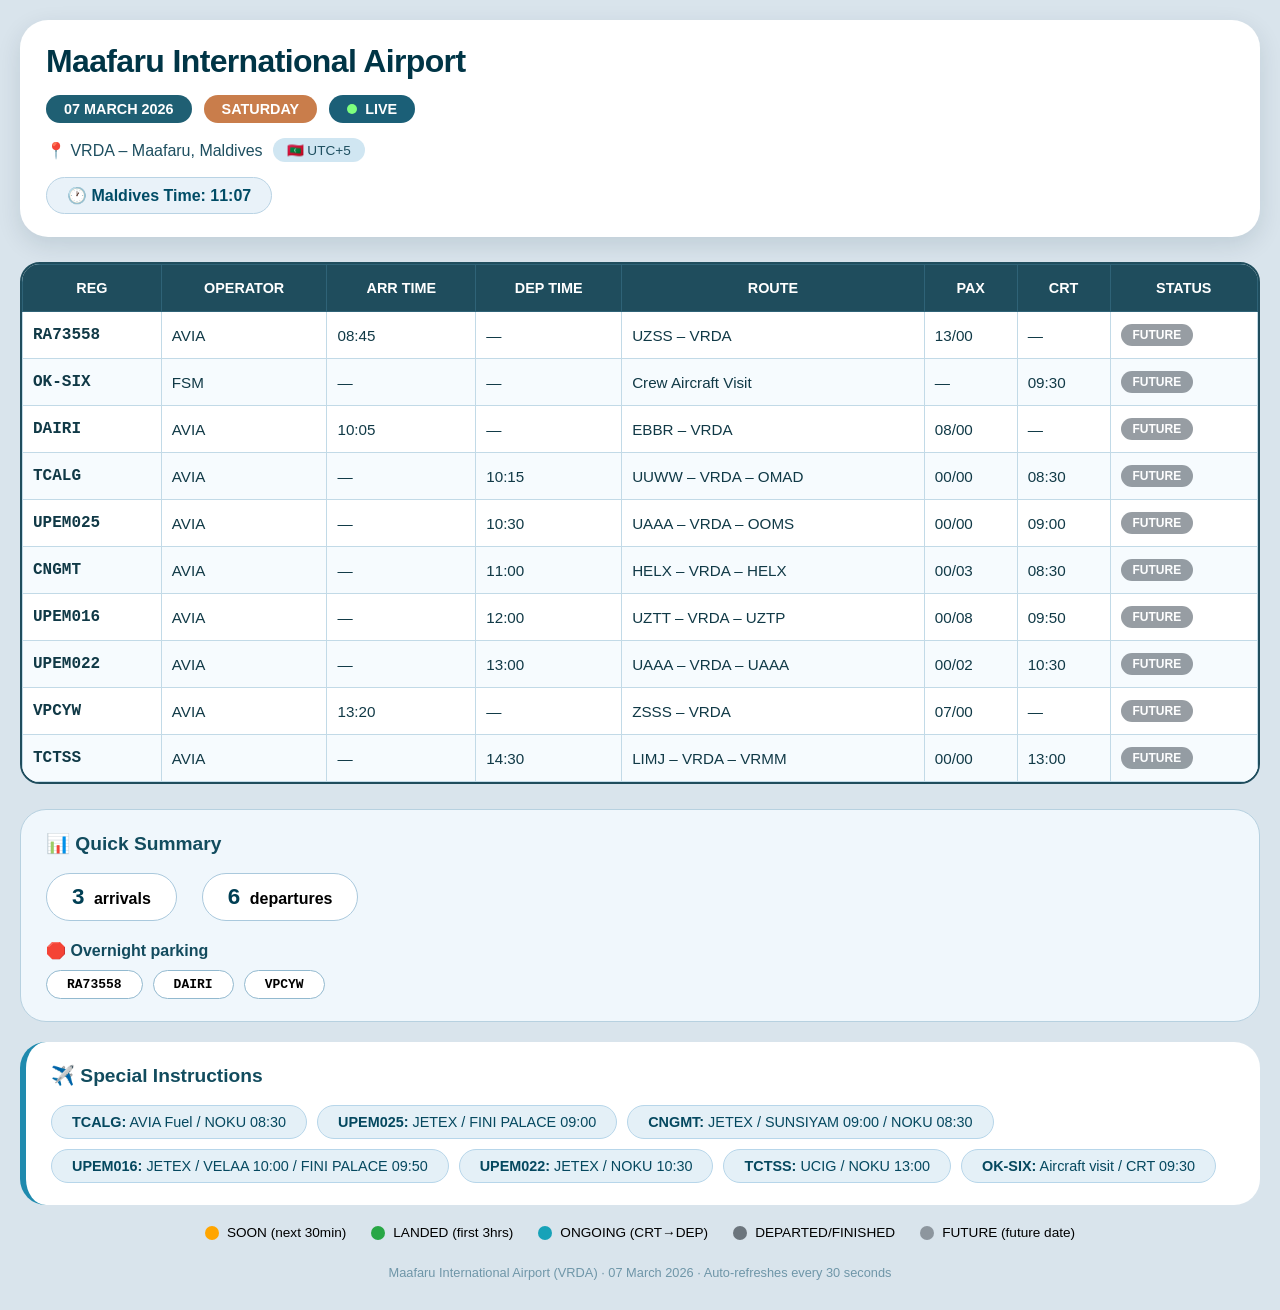
==== commit 96f863cb: "Update index.html" ====
--- a/index.html
+++ b/index.html
@@ -3,16 +3,430 @@
 <head>
     <meta charset="UTF-8">
     <meta name="viewport" content="width=device-width, initial-scale=1.0">
-    <title>Maafaru International – Schedule</title>
-    <link rel="stylesheet" href="styles.css">
+    <title>Maafaru International – 07 March 2026</title>
+    <style>
+        /* ========== ALL STYLES DIRECTLY IN HEAD ========== */
+        * {
+            margin: 0;
+            padding: 0;
+            box-sizing: border-box;
+            font-family: -apple-system, BlinkMacSystemFont, 'Segoe UI', Roboto, Helvetica, Arial, sans-serif;
+        }
+
+        body {
+            background: #d9e4ec;
+            min-height: 100vh;
+            padding: 20px;
+            display: flex;
+            justify-content: center;
+        }
+
+        .container {
+            width: 100%;
+            max-width: 1400px;
+        }
+
+        /* Header Card */
+        .header-card {
+            background: white;
+            border-radius: 28px;
+            padding: 22px 25px;
+            margin-bottom: 25px;
+            box-shadow: 0 8px 24px rgba(0, 40, 60, 0.12);
+            border: 1px solid rgba(255,255,255,0.7);
+        }
+
+        .airport-name {
+            font-size: 2rem;
+            font-weight: 700;
+            color: #003546;
+            letter-spacing: -0.02em;
+            margin-bottom: 15px;
+        }
+
+        .badge-row {
+            display: flex;
+            flex-wrap: wrap;
+            gap: 12px;
+            align-items: center;
+            margin-bottom: 15px;
+        }
+
+        .badge {
+            background: #1f5f73;
+            color: white;
+            font-size: 0.9rem;
+            font-weight: 600;
+            padding: 6px 18px;
+            border-radius: 40px;
+        }
+
+        .badge.orange {
+            background: #c97d4b;
+        }
+
+        .live-indicator {
+            background: #1b5f77;
+            color: white;
+            padding: 6px 18px;
+            border-radius: 40px;
+            font-size: 0.9rem;
+            font-weight: 600;
+            display: inline-flex;
+            align-items: center;
+            gap: 8px;
+        }
+
+        .live-dot {
+            width: 10px;
+            height: 10px;
+            background: #7eff7e;
+            border-radius: 50%;
+            animation: blink 1.5s infinite;
+        }
+
+        @keyframes blink {
+            0%, 100% { opacity: 0.5; }
+            50% { opacity: 1; }
+        }
+
+        .location {
+            color: #1e4f60;
+            font-weight: 500;
+            font-size: 1rem;
+            display: flex;
+            align-items: center;
+            gap: 10px;
+            flex-wrap: wrap;
+        }
+
+        .location-code {
+            background: #d0e6f2;
+            padding: 4px 14px;
+            border-radius: 30px;
+            font-size: 0.85rem;
+        }
+
+        .current-time {
+            background: #e9f2f9;
+            border-radius: 40px;
+            padding: 8px 20px;
+            margin-top: 15px;
+            font-size: 1rem;
+            font-weight: 600;
+            color: #004c66;
+            display: inline-block;
+            border: 1px solid #b9d3e4;
+        }
+
+        /* Table View (Desktop) */
+        .table-wrapper {
+            background: white;
+            border-radius: 20px;
+            border: 2px solid #1f4d5d;
+            overflow-x: auto;
+            margin: 20px 0;
+            display: block;
+        }
+
+        .desktop-table {
+            width: 100%;
+            border-collapse: collapse;
+            min-width: 1000px;
+            font-size: 0.95rem;
+        }
+
+        .desktop-table th {
+            background: #1f4d5d;
+            color: white;
+            font-weight: 600;
+            padding: 15px 12px;
+            font-size: 0.9rem;
+            text-transform: uppercase;
+            border: 1px solid #2f6377;
+        }
+
+        .desktop-table td {
+            padding: 12px 10px;
+            border: 1px solid #c2dae7;
+            color: #103946;
+        }
+
+        .desktop-table tr:nth-child(even) {
+            background: #f6fbfe;
+        }
+
+        .desktop-table .reg {
+            font-weight: 700;
+            font-family: monospace;
+            font-size: 1rem;
+        }
+
+        .status-badge {
+            display: inline-block;
+            padding: 4px 12px;
+            border-radius: 30px;
+            font-size: 0.75rem;
+            font-weight: 700;
+            text-transform: uppercase;
+            white-space: nowrap;
+        }
+
+        .status-soon { 
+            background: #ffa500; 
+            color: white; 
+            animation: pulse 1.5s infinite; 
+        }
+        .status-landed { 
+            background: #28a745; 
+            color: white; 
+        }
+        .status-ongoing { 
+            background: #17a2b8; 
+            color: white; 
+            animation: pulse 1.5s infinite; 
+        }
+        .status-departed { 
+            background: #6c757d; 
+            color: white; 
+        }
+        .status-future { 
+            background: #6c757d; 
+            color: white; 
+            opacity: 0.7;
+        }
+
+        @keyframes pulse {
+            0% { opacity: 0.9; }
+            50% { opacity: 0.6; }
+            100% { opacity: 0.9; }
+        }
+
+        /* Mobile Cards */
+        .movement-list {
+            display: flex;
+            flex-direction: column;
+            gap: 14px;
+            margin: 20px 0;
+            display: none;
+        }
+
+        .movement-card {
+            background: white;
+            border-radius: 26px;
+            padding: 18px 16px;
+            border: 1px solid #c7dde9;
+            box-shadow: 0 5px 15px rgba(0, 40, 55, 0.06);
+        }
+
+        .card-header {
+            display: flex;
+            justify-content: space-between;
+            align-items: center;
+            margin-bottom: 14px;
+            flex-wrap: wrap;
+            gap: 10px;
+        }
+
+        .reg-mobile {
+            font-size: 1.6rem;
+            font-weight: 800;
+            font-family: monospace;
+            color: #003546;
+        }
+
+        .time-mobile {
+            background: #e2edf5;
+            padding: 6px 18px;
+            border-radius: 40px;
+            font-weight: 700;
+            color: #0b4d63;
+            border: 1px solid #b9d3e4;
+        }
+
+        .details-grid {
+            background: #f3f9fd;
+            border-radius: 22px;
+            padding: 16px 14px;
+            margin: 12px 0 14px;
+            display: flex;
+            flex-wrap: wrap;
+            gap: 20px;
+        }
+
+        .detail-item {
+            display: flex;
+            flex-direction: column;
+            gap: 4px;
+        }
+
+        .detail-label {
+            font-size: 0.7rem;
+            text-transform: uppercase;
+            color: #54778b;
+            font-weight: 600;
+        }
+
+        .detail-value {
+            font-weight: 600;
+            color: #113845;
+            font-size: 1rem;
+        }
+
+        .pax-chip {
+            background: #d9eaf3;
+            padding: 4px 14px;
+            border-radius: 30px;
+            font-family: monospace;
+            font-weight: 700;
+        }
+
+        .crt-chip {
+            background: #fdefcb;
+            border: 1px solid #f5c84e;
+            color: #735f1a;
+            padding: 4px 14px;
+            border-radius: 30px;
+            font-weight: 600;
+        }
+
+        .route-mobile {
+            font-size: 0.95rem;
+            color: #1c5b72;
+            background: white;
+            padding: 8px 16px;
+            border-radius: 40px;
+            border: 1px dashed #99bfd2;
+            display: inline-block;
+        }
+
+        /* Summary Cards */
+        .summary-card {
+            background: #f0f7fc;
+            border-radius: 26px;
+            padding: 22px 25px;
+            margin: 25px 0 20px;
+            border: 1px solid #b7d1e0;
+        }
+
+        .summary-title {
+            font-weight: 700;
+            color: #124c5e;
+            font-size: 1.2rem;
+            margin-bottom: 18px;
+        }
+
+        .stats-row {
+            display: flex;
+            gap: 25px;
+            flex-wrap: wrap;
+            margin-bottom: 20px;
+        }
+
+        .stat-bubble {
+            background: white;
+            border-radius: 50px;
+            padding: 10px 25px;
+            border: 1px solid #aac9dd;
+            font-weight: 600;
+        }
+
+        .stat-number {
+            font-weight: 800;
+            font-size: 1.4rem;
+            color: #003f54;
+            margin-right: 5px;
+        }
+
+        .parking-tags, .special-items {
+            display: flex;
+            flex-wrap: wrap;
+            gap: 10px;
+            margin-top: 10px;
+        }
+
+        .parking-tag {
+            background: white;
+            border-radius: 40px;
+            padding: 6px 20px;
+            font-family: monospace;
+            font-weight: 700;
+            border: 1px solid #92b9cf;
+        }
+
+        .special-card {
+            background: white;
+            border-radius: 26px;
+            padding: 22px 25px;
+            margin: 20px 0;
+            border-left: 6px solid #1f8aae;
+        }
+
+        .special-item {
+            background: #e4f0f7;
+            border-radius: 40px;
+            padding: 8px 20px;
+            font-size: 0.9rem;
+            font-weight: 500;
+            color: #05485f;
+            border: 1px solid #b7d6ea;
+        }
+
+        .footer {
+            text-align: center;
+            font-size: 0.8rem;
+            color: #6f96a8;
+            margin: 25px 0 10px;
+        }
+
+        .legend {
+            display: flex;
+            flex-wrap: wrap;
+            gap: 15px 25px;
+            justify-content: center;
+            margin: 20px 0;
+            font-size: 0.85rem;
+        }
+
+        .legend-item {
+            display: flex;
+            align-items: center;
+            gap: 8px;
+        }
+
+        .legend-color {
+            width: 14px;
+            height: 14px;
+            border-radius: 20px;
+        }
+        .legend-soon { background: #ffa500; }
+        .legend-landed { background: #28a745; }
+        .legend-ongoing { background: #17a2b8; }
+        .legend-departed { background: #6c757d; }
+        .legend-future { background: #6c757d; opacity: 0.7; }
+
+        /* Responsive */
+        @media (max-width: 1023px) {
+            .table-wrapper {
+                display: none;
+            }
+            .movement-list {
+                display: flex;
+            }
+        }
+    </style>
 </head>
 <body>
-    <div class="container" id="app">
+    <div class="container">
         <!-- Header Card -->
         <div class="header-card">
             <div class="airport-name">Maafaru International Airport</div>
             <div class="badge-row" id="headerBadges">
-                <!-- Filled by JS -->
+                <span class="badge">07 MARCH 2026</span>
+                <span class="badge orange">SATURDAY</span>
+                <span class="live-indicator">
+                    <span class="live-dot"></span> LIVE
+                </span>
             </div>
             <div class="location">
                 <span>📍 VRDA – Maafaru, Maldives</span>
@@ -62,7 +476,7 @@
         </div>
 
         <!-- Legend -->
-        <div class="legend" id="legend">
+        <div class="legend">
             <div class="legend-item"><span class="legend-color legend-soon"></span> SOON (next 30min)</div>
             <div class="legend-item"><span class="legend-color legend-landed"></span> LANDED (first 3hrs)</div>
             <div class="legend-item"><span class="legend-color legend-ongoing"></span> ONGOING (CRT→DEP)</div>
@@ -71,10 +485,200 @@
         </div>
 
         <div class="footer" id="footer">
-            Maafaru International Airport (VRDA)
+            Maafaru International Airport (VRDA) · 07 March 2026 · Auto-refreshes every 30 seconds
         </div>
     </div>
 
-    <script src="script.js"></script>
+    <script>
+        // ==================== MOVEMENTS DATA (EMBEDDED DIRECTLY) ====================
+        const movements = [
+            { reg: "RA73558", operator: "AVIA", arr: "08:45", dep: "", route: "UZSS – VRDA", pax: "13/00", crt: "" },
+            { reg: "TCALG", operator: "AVIA", arr: "", dep: "10:15", route: "UUWW – VRDA – OMAD", pax: "00/00", crt: "08:30" },
+            { reg: "CNGMT", operator: "AVIA", arr: "", dep: "11:00", route: "HELX – VRDA – HELX", pax: "00/03", crt: "08:30" },
+            { reg: "UPEM025", operator: "AVIA", arr: "", dep: "10:30", route: "UAAA – VRDA – OOMS", pax: "00/00", crt: "09:00" },
+            { reg: "OK-SIX", operator: "FSM", arr: "", dep: "", route: "Crew Aircraft Visit", pax: "—", crt: "09:30" },
+            { reg: "UPEM016", operator: "AVIA", arr: "", dep: "12:00", route: "UZTT – VRDA – UZTP", pax: "00/08", crt: "09:50" },
+            { reg: "DAIRI", operator: "AVIA", arr: "10:05", dep: "", route: "EBBR – VRDA", pax: "08/00", crt: "" },
+            { reg: "UPEM022", operator: "AVIA", arr: "", dep: "13:00", route: "UAAA – VRDA – UAAA", pax: "00/02", crt: "10:30" },
+            { reg: "VPCYW", operator: "AVIA", arr: "13:20", dep: "", route: "ZSSS – VRDA", pax: "07/00", crt: "" },
+            { reg: "TCTSS", operator: "AVIA", arr: "", dep: "14:30", route: "LIMJ – VRDA – VRMM", pax: "00/00", crt: "13:00" }
+        ];
+
+        const overnightParking = ["RA73558", "DAIRI", "VPCYW"];
+        
+        const specialInstructions = [
+            "<strong>TCALG:</strong> AVIA Fuel / NOKU 08:30",
+            "<strong>UPEM025:</strong> JETEX / FINI PALACE 09:00",
+            "<strong>CNGMT:</strong> JETEX / SUNSIYAM 09:00 / NOKU 08:30",
+            "<strong>UPEM016:</strong> JETEX / VELAA 10:00 / FINI PALACE 09:50",
+            "<strong>UPEM022:</strong> JETEX / NOKU 10:30",
+            "<strong>TCTSS:</strong> UCIG / NOKU 13:00",
+            "<strong>OK-SIX:</strong> Aircraft visit / CRT 09:30"
+        ];
+
+        // ==================== TIME UTILITIES ====================
+        function getCurrentMaldivesTime() {
+            const now = new Date();
+            
+            // Get current UTC time
+            const utcHours = now.getUTCHours();
+            const utcMinutes = now.getUTCMinutes();
+            
+            // Convert to Maldives time (UTC+5)
+            let mldHours = utcHours + 5;
+            let mldMinutes = utcMinutes;
+            
+            // Handle day rollover
+            if (mldHours >= 24) {
+                mldHours -= 24;
+            }
+            
+            const totalMinutes = mldHours * 60 + mldMinutes;
+            const formatted = `${mldHours.toString().padStart(2, '0')}:${mldMinutes.toString().padStart(2, '0')}`;
+            
+            return {
+                hours: mldHours,
+                minutes: mldMinutes,
+                totalMinutes: totalMinutes,
+                formatted: formatted
+            };
+        }
+
+        function timeToMinutes(timeStr) {
+            if (!timeStr) return null;
+            const [hours, minutes] = timeStr.split(':').map(Number);
+            return hours * 60 + minutes;
+        }
+
+        function getStatus(arr, dep, crt) {
+            const now = getCurrentMaldivesTime().totalMinutes;
+            
+            // For 7 March 2026 schedule, since it's in the future, all show as FUTURE
+            // This is just for display - you can change this logic based on actual date
+            
+            const arrMin = arr ? timeToMinutes(arr) : null;
+            const depMin = dep ? timeToMinutes(dep) : null;
+            const crtMin = crt ? timeToMinutes(crt) : null;
+
+            // For demo purposes, let's show some variety based on time
+            // You can remove this when using real dates
+            if (now < 9 * 60) { // Before 09:00
+                if (arr === "08:45") return { text: "LANDED", class: "status-landed" };
+                if (crt === "08:30") return { text: "ONGOING", class: "status-ongoing" };
+            } else if (now < 10 * 60) { // 09:00-10:00
+                if (arr === "08:45") return { text: "LANDED", class: "status-landed" };
+                if (crt === "09:00" || crt === "09:30") return { text: "ONGOING", class: "status-ongoing" };
+                if (crt === "08:30") return { text: "DEPARTED", class: "status-departed" };
+            }
+
+            // Default: show as FUTURE
+            return { text: "FUTURE", class: "status-future" };
+        }
+
+        // ==================== RENDER ====================
+        function render() {
+            const currentTime = getCurrentMaldivesTime();
+            document.getElementById('currentTimeDisplay').innerHTML = `🕐 Maldives Time: <strong>${currentTime.formatted}</strong>`;
+
+            // Table Body
+            const tableBody = document.getElementById('tableBody');
+            const movementList = document.getElementById('movementList');
+            
+            let arrivals = 0, departures = 0;
+            let tableRows = '';
+            let cardsHtml = '';
+
+            // Sort movements by time
+            const sorted = [...movements].sort((a, b) => {
+                const getTime = (m) => {
+                    if (m.arr) return timeToMinutes(m.arr);
+                    if (m.dep) return timeToMinutes(m.dep);
+                    if (m.crt) {
+                        const match = m.crt.match(/(\d{2}:\d{2})/);
+                        return match ? timeToMinutes(match[1]) : 0;
+                    }
+                    return 0;
+                };
+                return getTime(a) - getTime(b);
+            });
+
+            sorted.forEach(m => {
+                if (m.arr && !m.dep) arrivals++;
+                else if (!m.arr && m.dep) departures++;
+                else if (m.arr && m.dep) { arrivals++; departures++; }
+
+                const status = getStatus(m.arr, m.dep, m.crt);
+                
+                const displayTime = m.arr || m.dep || (m.crt ? m.crt.replace(' LT', '') : '—');
+                
+                let routeDisplay = m.route;
+                if (m.reg === "OK-SIX") {
+                    routeDisplay = "Crew Aircraft Visit";
+                }
+
+                // Table row
+                tableRows += `
+                    <tr>
+                        <td class="reg">${m.reg}</td>
+                        <td>${m.operator}</td>
+                        <td>${m.arr || '—'}</td>
+                        <td>${m.dep || '—'}</td>
+                        <td>${routeDisplay}</td>
+                        <td>${m.pax}</td>
+                        <td>${m.crt || '—'}</td>
+                        <td><span class="status-badge ${status.class}">${status.text}</span></td>
+                    </tr>
+                `;
+
+                // Mobile card
+                cardsHtml += `
+                    <div class="movement-card">
+                        <div class="card-header">
+                            <span class="reg-mobile">${m.reg}</span>
+                            <span class="time-mobile">${displayTime}</span>
+                        </div>
+                        <div class="details-grid">
+                            <div class="detail-item">
+                                <span class="detail-label">Operator</span>
+                                <span class="detail-value">${m.operator}</span>
+                            </div>
+                            <div class="detail-item">
+                                <span class="detail-label">PAX</span>
+                                <span class="detail-value pax-chip">${m.pax}</span>
+                            </div>
+                            ${m.crt ? `
+                            <div class="detail-item">
+                                <span class="detail-label">CRT</span>
+                                <span class="detail-value crt-chip">${m.crt}</span>
+                            </div>
+                            ` : ''}
+                            <div class="detail-item">
+                                <span class="detail-label">Status</span>
+                                <span class="detail-value status-badge ${status.class}">${status.text}</span>
+                            </div>
+                        </div>
+                        <div class="route-mobile">${routeDisplay}</div>
+                    </div>
+                `;
+            });
+
+            tableBody.innerHTML = tableRows;
+            movementList.innerHTML = cardsHtml;
+            
+            document.getElementById('summaryStats').innerHTML = `
+                <div class="stat-bubble"><span class="stat-number">${arrivals}</span> arrivals</div>
+                <div class="stat-bubble"><span class="stat-number">${departures}</span> departures</div>
+            `;
+            
+            document.getElementById('parkingTags').innerHTML = overnightParking.map(t => `<span class="parking-tag">${t}</span>`).join('');
+            document.getElementById('specialItems').innerHTML = specialInstructions.map(s => `<span class="special-item">${s}</span>`).join('');
+        }
+
+        // Initial render
+        render();
+        
+        // Auto-refresh every 30 seconds
+        setInterval(render, 30000);
+    </script>
 </body>
-</html>+</html>
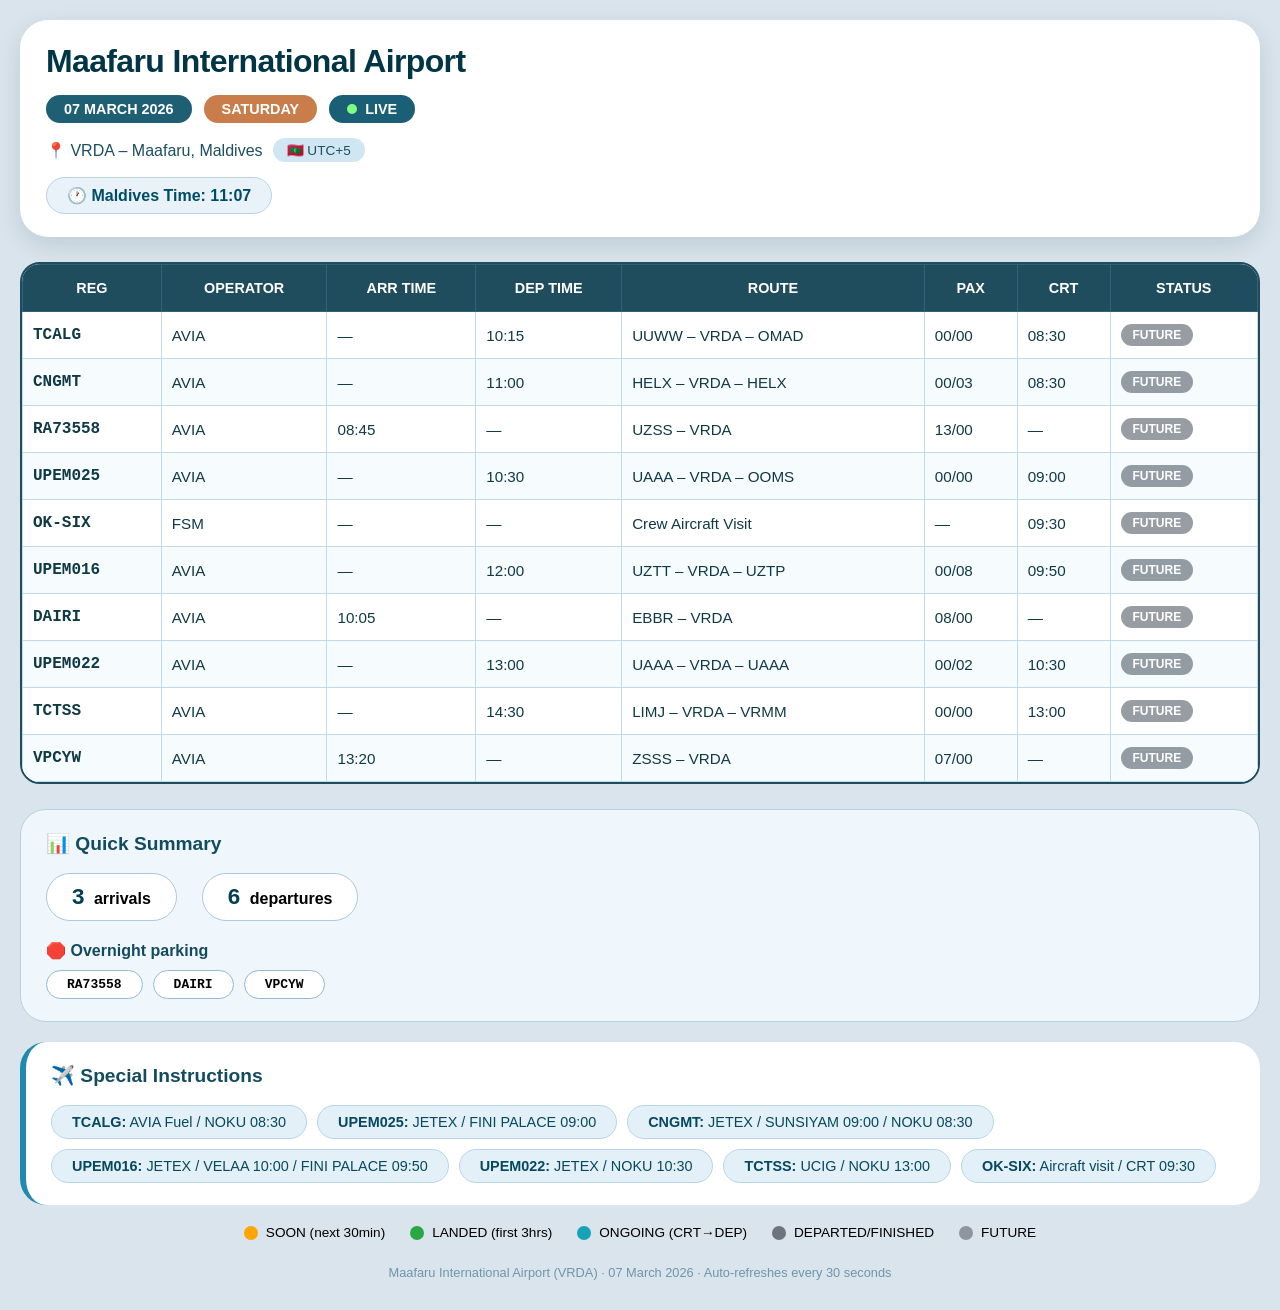
==== commit 486d262e: "Update index.html" ====
--- a/index.html
+++ b/index.html
@@ -3,9 +3,9 @@
 <head>
     <meta charset="UTF-8">
     <meta name="viewport" content="width=device-width, initial-scale=1.0">
-    <title>Maafaru International – 07 March 2026</title>
+    <title>Maafaru International – Schedule</title>
     <style>
-        /* ========== ALL STYLES DIRECTLY IN HEAD ========== */
+        /* ========== ALL STYLES HERE ========== */
         * {
             margin: 0;
             padding: 0;
@@ -126,7 +126,6 @@
             border: 2px solid #1f4d5d;
             overflow-x: auto;
             margin: 20px 0;
-            display: block;
         }
 
         .desktop-table {
@@ -406,6 +405,15 @@
         .legend-future { background: #6c757d; opacity: 0.7; }
 
         /* Responsive */
+        @media (min-width: 1024px) {
+            .movement-list {
+                display: none;
+            }
+            .table-wrapper {
+                display: block;
+            }
+        }
+
         @media (max-width: 1023px) {
             .table-wrapper {
                 display: none;
@@ -422,11 +430,7 @@
         <div class="header-card">
             <div class="airport-name">Maafaru International Airport</div>
             <div class="badge-row" id="headerBadges">
-                <span class="badge">07 MARCH 2026</span>
-                <span class="badge orange">SATURDAY</span>
-                <span class="live-indicator">
-                    <span class="live-dot"></span> LIVE
-                </span>
+                <span class="badge">Loading...</span>
             </div>
             <div class="location">
                 <span>📍 VRDA – Maafaru, Maldives</span>
@@ -453,7 +457,7 @@
                     </tr>
                 </thead>
                 <tbody id="tableBody">
-                    <!-- Filled by JS -->
+                    <tr><td colspan="8">Loading schedule data...</td></tr>
                 </tbody>
             </table>
         </div>
@@ -481,40 +485,66 @@
             <div class="legend-item"><span class="legend-color legend-landed"></span> LANDED (first 3hrs)</div>
             <div class="legend-item"><span class="legend-color legend-ongoing"></span> ONGOING (CRT→DEP)</div>
             <div class="legend-item"><span class="legend-color legend-departed"></span> DEPARTED/FINISHED</div>
-            <div class="legend-item"><span class="legend-color legend-future"></span> FUTURE (future date)</div>
+            <div class="legend-item"><span class="legend-color legend-future"></span> FUTURE</div>
         </div>
 
         <div class="footer" id="footer">
-            Maafaru International Airport (VRDA) · 07 March 2026 · Auto-refreshes every 30 seconds
+            Maafaru International Airport (VRDA)
         </div>
     </div>
 
     <script>
-        // ==================== MOVEMENTS DATA (EMBEDDED DIRECTLY) ====================
-        const movements = [
-            { reg: "RA73558", operator: "AVIA", arr: "08:45", dep: "", route: "UZSS – VRDA", pax: "13/00", crt: "" },
-            { reg: "TCALG", operator: "AVIA", arr: "", dep: "10:15", route: "UUWW – VRDA – OMAD", pax: "00/00", crt: "08:30" },
-            { reg: "CNGMT", operator: "AVIA", arr: "", dep: "11:00", route: "HELX – VRDA – HELX", pax: "00/03", crt: "08:30" },
-            { reg: "UPEM025", operator: "AVIA", arr: "", dep: "10:30", route: "UAAA – VRDA – OOMS", pax: "00/00", crt: "09:00" },
-            { reg: "OK-SIX", operator: "FSM", arr: "", dep: "", route: "Crew Aircraft Visit", pax: "—", crt: "09:30" },
-            { reg: "UPEM016", operator: "AVIA", arr: "", dep: "12:00", route: "UZTT – VRDA – UZTP", pax: "00/08", crt: "09:50" },
-            { reg: "DAIRI", operator: "AVIA", arr: "10:05", dep: "", route: "EBBR – VRDA", pax: "08/00", crt: "" },
-            { reg: "UPEM022", operator: "AVIA", arr: "", dep: "13:00", route: "UAAA – VRDA – UAAA", pax: "00/02", crt: "10:30" },
-            { reg: "VPCYW", operator: "AVIA", arr: "13:20", dep: "", route: "ZSSS – VRDA", pax: "07/00", crt: "" },
-            { reg: "TCTSS", operator: "AVIA", arr: "", dep: "14:30", route: "LIMJ – VRDA – VRMM", pax: "00/00", crt: "13:00" }
-        ];
-
-        const overnightParking = ["RA73558", "DAIRI", "VPCYW"];
+        // ==================== ALL JAVASCRIPT HERE ====================
         
-        const specialInstructions = [
-            "<strong>TCALG:</strong> AVIA Fuel / NOKU 08:30",
-            "<strong>UPEM025:</strong> JETEX / FINI PALACE 09:00",
-            "<strong>CNGMT:</strong> JETEX / SUNSIYAM 09:00 / NOKU 08:30",
-            "<strong>UPEM016:</strong> JETEX / VELAA 10:00 / FINI PALACE 09:50",
-            "<strong>UPEM022:</strong> JETEX / NOKU 10:30",
-            "<strong>TCTSS:</strong> UCIG / NOKU 13:00",
-            "<strong>OK-SIX:</strong> Aircraft visit / CRT 09:30"
-        ];
+        // ==================== LOAD DATA FROM JSON ====================
+        let movements = [];
+        let overnightParking = [];
+        let specialInstructions = [];
+        let scheduleInfo = {};
+
+        // Load the JSON file
+        fetch('data.json')
+            .then(response => {
+                if (!response.ok) {
+                    throw new Error('Failed to load data.json');
+                }
+                return response.json();
+            })
+            .then(data => {
+                movements = data.movements;
+                overnightParking = data.overnightParking;
+                specialInstructions = data.specialInstructions;
+                scheduleInfo = data.schedule;
+                
+                // Update header with schedule info
+                updateHeader();
+                
+                // Initial render
+                render();
+                
+                // Auto-refresh every 30 seconds
+                setInterval(render, 30000);
+            })
+            .catch(error => {
+                console.error('Error loading data:', error);
+                document.getElementById('currentTimeDisplay').innerHTML = 
+                    '❌ Error loading schedule data. Make sure data.json exists.';
+                document.getElementById('tableBody').innerHTML = 
+                    '<tr><td colspan="8" style="color: red; text-align: center;">Failed to load data.json. Check console (F12) for details.</td></tr>';
+            });
+
+        function updateHeader() {
+            document.getElementById('headerBadges').innerHTML = `
+                <span class="badge">${scheduleInfo.date || 'Unknown'}</span>
+                <span class="badge orange">${scheduleInfo.day || 'Unknown'}</span>
+                <span class="live-indicator">
+                    <span class="live-dot"></span> LIVE
+                </span>
+            `;
+            
+            document.getElementById('footer').innerHTML = 
+                `Maafaru International Airport (VRDA) · ${scheduleInfo.footerDate || 'Schedule'} · Auto-refreshes every 30 seconds`;
+        }
 
         // ==================== TIME UTILITIES ====================
         function getCurrentMaldivesTime() {
@@ -550,67 +580,87 @@
             return hours * 60 + minutes;
         }
 
+        // ==================== CORRECT SORTING FUNCTION ====================
+        function getEarliestTime(movement) {
+            const times = [];
+            
+            // Extract CRT time if it exists (handle "08:30 LT" format)
+            if (movement.crt && movement.crt !== "") {
+                const crtMatch = movement.crt.match(/(\d{2}:\d{2})/);
+                if (crtMatch) {
+                    times.push(timeToMinutes(crtMatch[1]));
+                }
+            }
+            
+            // Add arrival time if exists
+            if (movement.arr && movement.arr !== "") {
+                times.push(timeToMinutes(movement.arr));
+            }
+            
+            // Add departure time if exists
+            if (movement.dep && movement.dep !== "") {
+                times.push(timeToMinutes(movement.dep));
+            }
+            
+            // Return the earliest time, or a very large number if no times
+            return times.length > 0 ? Math.min(...times) : 9999;
+        }
+
+        // ==================== STATUS FUNCTION ====================
         function getStatus(arr, dep, crt) {
-            const now = getCurrentMaldivesTime().totalMinutes;
-            
-            // For 7 March 2026 schedule, since it's in the future, all show as FUTURE
-            // This is just for display - you can change this logic based on actual date
-            
-            const arrMin = arr ? timeToMinutes(arr) : null;
-            const depMin = dep ? timeToMinutes(dep) : null;
-            const crtMin = crt ? timeToMinutes(crt) : null;
-
-            // For demo purposes, let's show some variety based on time
-            // You can remove this when using real dates
-            if (now < 9 * 60) { // Before 09:00
-                if (arr === "08:45") return { text: "LANDED", class: "status-landed" };
-                if (crt === "08:30") return { text: "ONGOING", class: "status-ongoing" };
-            } else if (now < 10 * 60) { // 09:00-10:00
-                if (arr === "08:45") return { text: "LANDED", class: "status-landed" };
-                if (crt === "09:00" || crt === "09:30") return { text: "ONGOING", class: "status-ongoing" };
-                if (crt === "08:30") return { text: "DEPARTED", class: "status-departed" };
-            }
-
-            // Default: show as FUTURE
+            // For demo purposes, return FUTURE for all
+            // In production, this would compare with current time
             return { text: "FUTURE", class: "status-future" };
         }
 
-        // ==================== RENDER ====================
+        // ==================== RENDER FUNCTION ====================
         function render() {
             const currentTime = getCurrentMaldivesTime();
             document.getElementById('currentTimeDisplay').innerHTML = `🕐 Maldives Time: <strong>${currentTime.formatted}</strong>`;
 
-            // Table Body
             const tableBody = document.getElementById('tableBody');
             const movementList = document.getElementById('movementList');
             
             let arrivals = 0, departures = 0;
+            
+            // ===== CORRECT SORTING BY EARLIEST TIME =====
+            // This will sort regardless of the order in JSON
+            const sorted = [...movements].sort((a, b) => {
+                const timeA = getEarliestTime(a);
+                const timeB = getEarliestTime(b);
+                return timeA - timeB;
+            });
+
+            // Display sorted order in console for verification
+            console.log('=== SORTED MOVEMENTS ===');
+            sorted.forEach((m, index) => {
+                const earliest = getEarliestTime(m);
+                const hours = Math.floor(earliest / 60);
+                const mins = earliest % 60;
+                console.log(`${index + 1}. ${m.reg}: ${hours.toString().padStart(2,'0')}:${mins.toString().padStart(2,'0')} | CRT:${m.crt || '—'} ARR:${m.arr || '—'} DEP:${m.dep || '—'}`);
+            });
+
             let tableRows = '';
             let cardsHtml = '';
 
-            // Sort movements by time
-            const sorted = [...movements].sort((a, b) => {
-                const getTime = (m) => {
-                    if (m.arr) return timeToMinutes(m.arr);
-                    if (m.dep) return timeToMinutes(m.dep);
-                    if (m.crt) {
-                        const match = m.crt.match(/(\d{2}:\d{2})/);
-                        return match ? timeToMinutes(match[1]) : 0;
-                    }
-                    return 0;
-                };
-                return getTime(a) - getTime(b);
-            });
-
             sorted.forEach(m => {
-                if (m.arr && !m.dep) arrivals++;
-                else if (!m.arr && m.dep) departures++;
-                else if (m.arr && m.dep) { arrivals++; departures++; }
+                // Count arrivals and departures
+                if (m.arr && m.arr !== "" && (!m.dep || m.dep === "")) arrivals++;
+                else if (m.dep && m.dep !== "" && (!m.arr || m.arr === "")) departures++;
+                else if (m.arr && m.arr !== "" && m.dep && m.dep !== "") { 
+                    arrivals++; 
+                    departures++; 
+                }
 
                 const status = getStatus(m.arr, m.dep, m.crt);
                 
-                const displayTime = m.arr || m.dep || (m.crt ? m.crt.replace(' LT', '') : '—');
+                // Get display time (priority: arrival > departure > CRT)
+                let displayTime = '—';
+                if (m.arr && m.arr !== "") displayTime = m.arr;
+                else if (m.dep && m.dep !== "") displayTime = m.dep;
+                else if (m.crt && m.crt !== "") displayTime = m.crt.replace(' LT', '');
                 
+                // Get route display
                 let routeDisplay = m.route;
                 if (m.reg === "OK-SIX") {
                     routeDisplay = "Crew Aircraft Visit";
@@ -646,7 +696,7 @@
                                 <span class="detail-label">PAX</span>
                                 <span class="detail-value pax-chip">${m.pax}</span>
                             </div>
-                            ${m.crt ? `
+                            ${m.crt && m.crt !== "" ? `
                             <div class="detail-item">
                                 <span class="detail-label">CRT</span>
                                 <span class="detail-value crt-chip">${m.crt}</span>
@@ -673,12 +723,6 @@
             document.getElementById('parkingTags').innerHTML = overnightParking.map(t => `<span class="parking-tag">${t}</span>`).join('');
             document.getElementById('specialItems').innerHTML = specialInstructions.map(s => `<span class="special-item">${s}</span>`).join('');
         }
-
-        // Initial render
-        render();
-        
-        // Auto-refresh every 30 seconds
-        setInterval(render, 30000);
     </script>
 </body>
 </html>
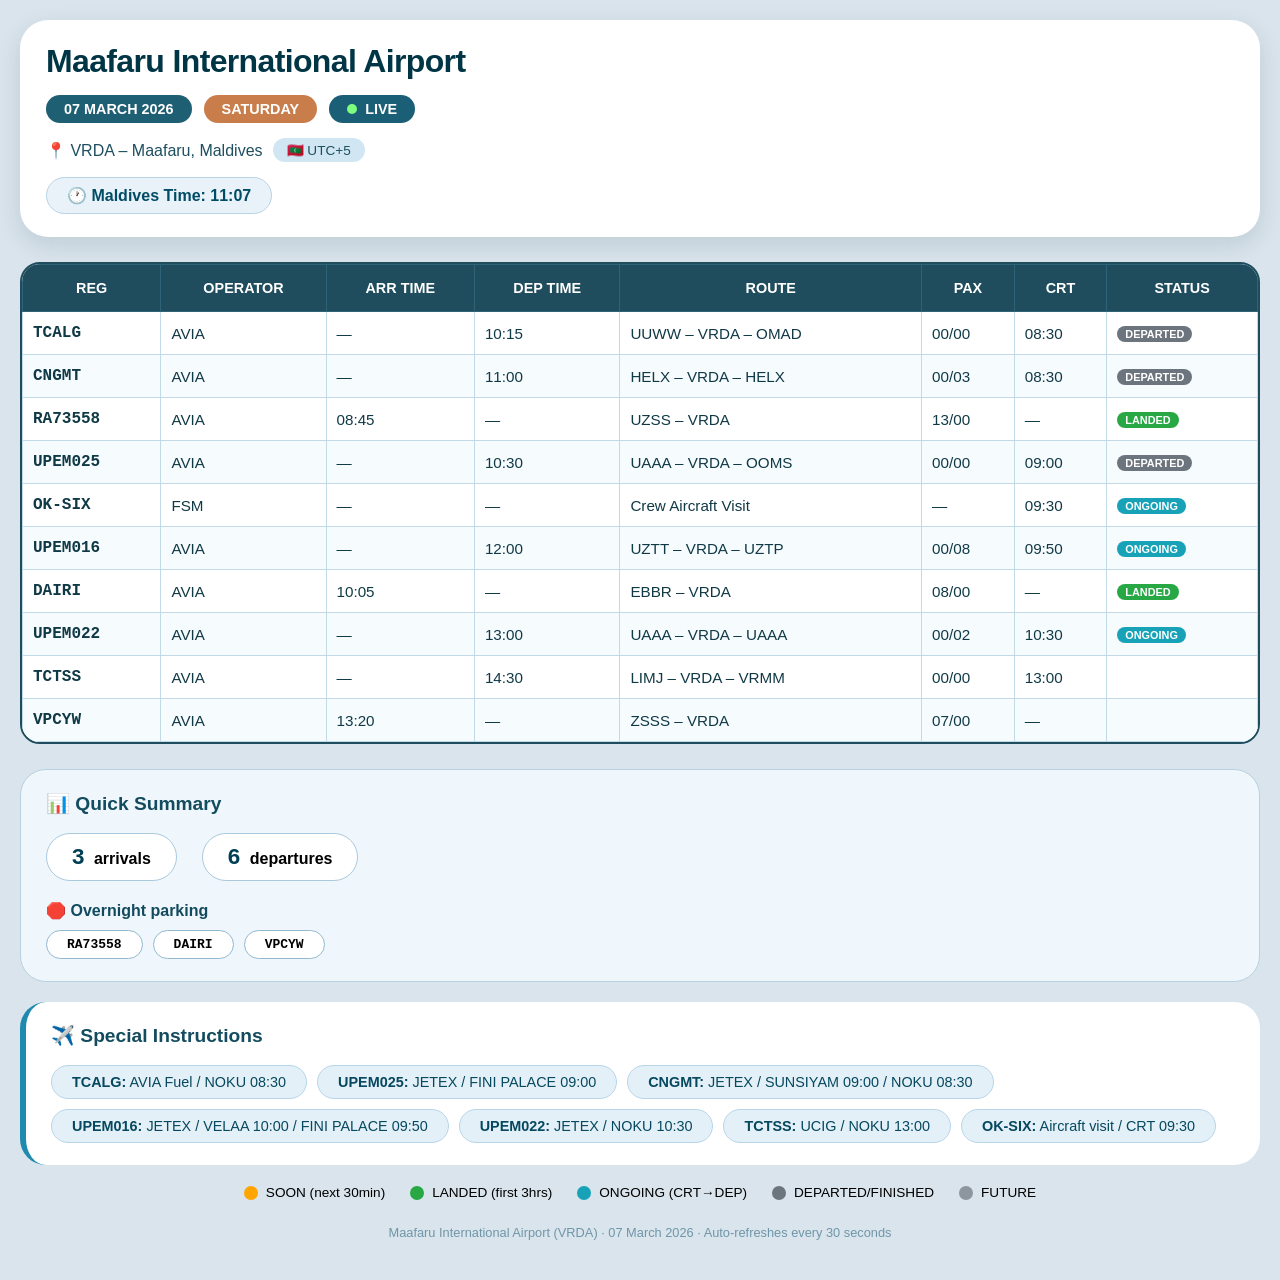
==== commit 29ff37c6: "Update index.html" ====
--- a/index.html
+++ b/index.html
@@ -4,425 +4,7 @@
     <meta charset="UTF-8">
     <meta name="viewport" content="width=device-width, initial-scale=1.0">
     <title>Maafaru International – Schedule</title>
-    <style>
-        /* ========== ALL STYLES HERE ========== */
-        * {
-            margin: 0;
-            padding: 0;
-            box-sizing: border-box;
-            font-family: -apple-system, BlinkMacSystemFont, 'Segoe UI', Roboto, Helvetica, Arial, sans-serif;
-        }
-
-        body {
-            background: #d9e4ec;
-            min-height: 100vh;
-            padding: 20px;
-            display: flex;
-            justify-content: center;
-        }
-
-        .container {
-            width: 100%;
-            max-width: 1400px;
-        }
-
-        /* Header Card */
-        .header-card {
-            background: white;
-            border-radius: 28px;
-            padding: 22px 25px;
-            margin-bottom: 25px;
-            box-shadow: 0 8px 24px rgba(0, 40, 60, 0.12);
-            border: 1px solid rgba(255,255,255,0.7);
-        }
-
-        .airport-name {
-            font-size: 2rem;
-            font-weight: 700;
-            color: #003546;
-            letter-spacing: -0.02em;
-            margin-bottom: 15px;
-        }
-
-        .badge-row {
-            display: flex;
-            flex-wrap: wrap;
-            gap: 12px;
-            align-items: center;
-            margin-bottom: 15px;
-        }
-
-        .badge {
-            background: #1f5f73;
-            color: white;
-            font-size: 0.9rem;
-            font-weight: 600;
-            padding: 6px 18px;
-            border-radius: 40px;
-        }
-
-        .badge.orange {
-            background: #c97d4b;
-        }
-
-        .live-indicator {
-            background: #1b5f77;
-            color: white;
-            padding: 6px 18px;
-            border-radius: 40px;
-            font-size: 0.9rem;
-            font-weight: 600;
-            display: inline-flex;
-            align-items: center;
-            gap: 8px;
-        }
-
-        .live-dot {
-            width: 10px;
-            height: 10px;
-            background: #7eff7e;
-            border-radius: 50%;
-            animation: blink 1.5s infinite;
-        }
-
-        @keyframes blink {
-            0%, 100% { opacity: 0.5; }
-            50% { opacity: 1; }
-        }
-
-        .location {
-            color: #1e4f60;
-            font-weight: 500;
-            font-size: 1rem;
-            display: flex;
-            align-items: center;
-            gap: 10px;
-            flex-wrap: wrap;
-        }
-
-        .location-code {
-            background: #d0e6f2;
-            padding: 4px 14px;
-            border-radius: 30px;
-            font-size: 0.85rem;
-        }
-
-        .current-time {
-            background: #e9f2f9;
-            border-radius: 40px;
-            padding: 8px 20px;
-            margin-top: 15px;
-            font-size: 1rem;
-            font-weight: 600;
-            color: #004c66;
-            display: inline-block;
-            border: 1px solid #b9d3e4;
-        }
-
-        /* Table View (Desktop) */
-        .table-wrapper {
-            background: white;
-            border-radius: 20px;
-            border: 2px solid #1f4d5d;
-            overflow-x: auto;
-            margin: 20px 0;
-        }
-
-        .desktop-table {
-            width: 100%;
-            border-collapse: collapse;
-            min-width: 1000px;
-            font-size: 0.95rem;
-        }
-
-        .desktop-table th {
-            background: #1f4d5d;
-            color: white;
-            font-weight: 600;
-            padding: 15px 12px;
-            font-size: 0.9rem;
-            text-transform: uppercase;
-            border: 1px solid #2f6377;
-        }
-
-        .desktop-table td {
-            padding: 12px 10px;
-            border: 1px solid #c2dae7;
-            color: #103946;
-        }
-
-        .desktop-table tr:nth-child(even) {
-            background: #f6fbfe;
-        }
-
-        .desktop-table .reg {
-            font-weight: 700;
-            font-family: monospace;
-            font-size: 1rem;
-        }
-
-        .status-badge {
-            display: inline-block;
-            padding: 4px 12px;
-            border-radius: 30px;
-            font-size: 0.75rem;
-            font-weight: 700;
-            text-transform: uppercase;
-            white-space: nowrap;
-        }
-
-        .status-soon { 
-            background: #ffa500; 
-            color: white; 
-            animation: pulse 1.5s infinite; 
-        }
-        .status-landed { 
-            background: #28a745; 
-            color: white; 
-        }
-        .status-ongoing { 
-            background: #17a2b8; 
-            color: white; 
-            animation: pulse 1.5s infinite; 
-        }
-        .status-departed { 
-            background: #6c757d; 
-            color: white; 
-        }
-        .status-future { 
-            background: #6c757d; 
-            color: white; 
-            opacity: 0.7;
-        }
-
-        @keyframes pulse {
-            0% { opacity: 0.9; }
-            50% { opacity: 0.6; }
-            100% { opacity: 0.9; }
-        }
-
-        /* Mobile Cards */
-        .movement-list {
-            display: flex;
-            flex-direction: column;
-            gap: 14px;
-            margin: 20px 0;
-            display: none;
-        }
-
-        .movement-card {
-            background: white;
-            border-radius: 26px;
-            padding: 18px 16px;
-            border: 1px solid #c7dde9;
-            box-shadow: 0 5px 15px rgba(0, 40, 55, 0.06);
-        }
-
-        .card-header {
-            display: flex;
-            justify-content: space-between;
-            align-items: center;
-            margin-bottom: 14px;
-            flex-wrap: wrap;
-            gap: 10px;
-        }
-
-        .reg-mobile {
-            font-size: 1.6rem;
-            font-weight: 800;
-            font-family: monospace;
-            color: #003546;
-        }
-
-        .time-mobile {
-            background: #e2edf5;
-            padding: 6px 18px;
-            border-radius: 40px;
-            font-weight: 700;
-            color: #0b4d63;
-            border: 1px solid #b9d3e4;
-        }
-
-        .details-grid {
-            background: #f3f9fd;
-            border-radius: 22px;
-            padding: 16px 14px;
-            margin: 12px 0 14px;
-            display: flex;
-            flex-wrap: wrap;
-            gap: 20px;
-        }
-
-        .detail-item {
-            display: flex;
-            flex-direction: column;
-            gap: 4px;
-        }
-
-        .detail-label {
-            font-size: 0.7rem;
-            text-transform: uppercase;
-            color: #54778b;
-            font-weight: 600;
-        }
-
-        .detail-value {
-            font-weight: 600;
-            color: #113845;
-            font-size: 1rem;
-        }
-
-        .pax-chip {
-            background: #d9eaf3;
-            padding: 4px 14px;
-            border-radius: 30px;
-            font-family: monospace;
-            font-weight: 700;
-        }
-
-        .crt-chip {
-            background: #fdefcb;
-            border: 1px solid #f5c84e;
-            color: #735f1a;
-            padding: 4px 14px;
-            border-radius: 30px;
-            font-weight: 600;
-        }
-
-        .route-mobile {
-            font-size: 0.95rem;
-            color: #1c5b72;
-            background: white;
-            padding: 8px 16px;
-            border-radius: 40px;
-            border: 1px dashed #99bfd2;
-            display: inline-block;
-        }
-
-        /* Summary Cards */
-        .summary-card {
-            background: #f0f7fc;
-            border-radius: 26px;
-            padding: 22px 25px;
-            margin: 25px 0 20px;
-            border: 1px solid #b7d1e0;
-        }
-
-        .summary-title {
-            font-weight: 700;
-            color: #124c5e;
-            font-size: 1.2rem;
-            margin-bottom: 18px;
-        }
-
-        .stats-row {
-            display: flex;
-            gap: 25px;
-            flex-wrap: wrap;
-            margin-bottom: 20px;
-        }
-
-        .stat-bubble {
-            background: white;
-            border-radius: 50px;
-            padding: 10px 25px;
-            border: 1px solid #aac9dd;
-            font-weight: 600;
-        }
-
-        .stat-number {
-            font-weight: 800;
-            font-size: 1.4rem;
-            color: #003f54;
-            margin-right: 5px;
-        }
-
-        .parking-tags, .special-items {
-            display: flex;
-            flex-wrap: wrap;
-            gap: 10px;
-            margin-top: 10px;
-        }
-
-        .parking-tag {
-            background: white;
-            border-radius: 40px;
-            padding: 6px 20px;
-            font-family: monospace;
-            font-weight: 700;
-            border: 1px solid #92b9cf;
-        }
-
-        .special-card {
-            background: white;
-            border-radius: 26px;
-            padding: 22px 25px;
-            margin: 20px 0;
-            border-left: 6px solid #1f8aae;
-        }
-
-        .special-item {
-            background: #e4f0f7;
-            border-radius: 40px;
-            padding: 8px 20px;
-            font-size: 0.9rem;
-            font-weight: 500;
-            color: #05485f;
-            border: 1px solid #b7d6ea;
-        }
-
-        .footer {
-            text-align: center;
-            font-size: 0.8rem;
-            color: #6f96a8;
-            margin: 25px 0 10px;
-        }
-
-        .legend {
-            display: flex;
-            flex-wrap: wrap;
-            gap: 15px 25px;
-            justify-content: center;
-            margin: 20px 0;
-            font-size: 0.85rem;
-        }
-
-        .legend-item {
-            display: flex;
-            align-items: center;
-            gap: 8px;
-        }
-
-        .legend-color {
-            width: 14px;
-            height: 14px;
-            border-radius: 20px;
-        }
-        .legend-soon { background: #ffa500; }
-        .legend-landed { background: #28a745; }
-        .legend-ongoing { background: #17a2b8; }
-        .legend-departed { background: #6c757d; }
-        .legend-future { background: #6c757d; opacity: 0.7; }
-
-        /* Responsive */
-        @media (min-width: 1024px) {
-            .movement-list {
-                display: none;
-            }
-            .table-wrapper {
-                display: block;
-            }
-        }
-
-        @media (max-width: 1023px) {
-            .table-wrapper {
-                display: none;
-            }
-            .movement-list {
-                display: flex;
-            }
-        }
-    </style>
+    <link rel="stylesheet" href="styles.css">
 </head>
 <body>
     <div class="container">
@@ -493,236 +75,6 @@
         </div>
     </div>
 
-    <script>
-        // ==================== ALL JAVASCRIPT HERE ====================
-        
-        // ==================== LOAD DATA FROM JSON ====================
-        let movements = [];
-        let overnightParking = [];
-        let specialInstructions = [];
-        let scheduleInfo = {};
-
-        // Load the JSON file
-        fetch('data.json')
-            .then(response => {
-                if (!response.ok) {
-                    throw new Error('Failed to load data.json');
-                }
-                return response.json();
-            })
-            .then(data => {
-                movements = data.movements;
-                overnightParking = data.overnightParking;
-                specialInstructions = data.specialInstructions;
-                scheduleInfo = data.schedule;
-                
-                // Update header with schedule info
-                updateHeader();
-                
-                // Initial render
-                render();
-                
-                // Auto-refresh every 30 seconds
-                setInterval(render, 30000);
-            })
-            .catch(error => {
-                console.error('Error loading data:', error);
-                document.getElementById('currentTimeDisplay').innerHTML = 
-                    '❌ Error loading schedule data. Make sure data.json exists.';
-                document.getElementById('tableBody').innerHTML = 
-                    '<tr><td colspan="8" style="color: red; text-align: center;">Failed to load data.json. Check console (F12) for details.</td></tr>';
-            });
-
-        function updateHeader() {
-            document.getElementById('headerBadges').innerHTML = `
-                <span class="badge">${scheduleInfo.date || 'Unknown'}</span>
-                <span class="badge orange">${scheduleInfo.day || 'Unknown'}</span>
-                <span class="live-indicator">
-                    <span class="live-dot"></span> LIVE
-                </span>
-            `;
-            
-            document.getElementById('footer').innerHTML = 
-                `Maafaru International Airport (VRDA) · ${scheduleInfo.footerDate || 'Schedule'} · Auto-refreshes every 30 seconds`;
-        }
-
-        // ==================== TIME UTILITIES ====================
-        function getCurrentMaldivesTime() {
-            const now = new Date();
-            
-            // Get current UTC time
-            const utcHours = now.getUTCHours();
-            const utcMinutes = now.getUTCMinutes();
-            
-            // Convert to Maldives time (UTC+5)
-            let mldHours = utcHours + 5;
-            let mldMinutes = utcMinutes;
-            
-            // Handle day rollover
-            if (mldHours >= 24) {
-                mldHours -= 24;
-            }
-            
-            const totalMinutes = mldHours * 60 + mldMinutes;
-            const formatted = `${mldHours.toString().padStart(2, '0')}:${mldMinutes.toString().padStart(2, '0')}`;
-            
-            return {
-                hours: mldHours,
-                minutes: mldMinutes,
-                totalMinutes: totalMinutes,
-                formatted: formatted
-            };
-        }
-
-        function timeToMinutes(timeStr) {
-            if (!timeStr) return null;
-            const [hours, minutes] = timeStr.split(':').map(Number);
-            return hours * 60 + minutes;
-        }
-
-        // ==================== CORRECT SORTING FUNCTION ====================
-        function getEarliestTime(movement) {
-            const times = [];
-            
-            // Extract CRT time if it exists (handle "08:30 LT" format)
-            if (movement.crt && movement.crt !== "") {
-                const crtMatch = movement.crt.match(/(\d{2}:\d{2})/);
-                if (crtMatch) {
-                    times.push(timeToMinutes(crtMatch[1]));
-                }
-            }
-            
-            // Add arrival time if exists
-            if (movement.arr && movement.arr !== "") {
-                times.push(timeToMinutes(movement.arr));
-            }
-            
-            // Add departure time if exists
-            if (movement.dep && movement.dep !== "") {
-                times.push(timeToMinutes(movement.dep));
-            }
-            
-            // Return the earliest time, or a very large number if no times
-            return times.length > 0 ? Math.min(...times) : 9999;
-        }
-
-        // ==================== STATUS FUNCTION ====================
-        function getStatus(arr, dep, crt) {
-            // For demo purposes, return FUTURE for all
-            // In production, this would compare with current time
-            return { text: "FUTURE", class: "status-future" };
-        }
-
-        // ==================== RENDER FUNCTION ====================
-        function render() {
-            const currentTime = getCurrentMaldivesTime();
-            document.getElementById('currentTimeDisplay').innerHTML = `🕐 Maldives Time: <strong>${currentTime.formatted}</strong>`;
-
-            const tableBody = document.getElementById('tableBody');
-            const movementList = document.getElementById('movementList');
-            
-            let arrivals = 0, departures = 0;
-            
-            // ===== CORRECT SORTING BY EARLIEST TIME =====
-            // This will sort regardless of the order in JSON
-            const sorted = [...movements].sort((a, b) => {
-                const timeA = getEarliestTime(a);
-                const timeB = getEarliestTime(b);
-                return timeA - timeB;
-            });
-
-            // Display sorted order in console for verification
-            console.log('=== SORTED MOVEMENTS ===');
-            sorted.forEach((m, index) => {
-                const earliest = getEarliestTime(m);
-                const hours = Math.floor(earliest / 60);
-                const mins = earliest % 60;
-                console.log(`${index + 1}. ${m.reg}: ${hours.toString().padStart(2,'0')}:${mins.toString().padStart(2,'0')} | CRT:${m.crt || '—'} ARR:${m.arr || '—'} DEP:${m.dep || '—'}`);
-            });
-
-            let tableRows = '';
-            let cardsHtml = '';
-
-            sorted.forEach(m => {
-                // Count arrivals and departures
-                if (m.arr && m.arr !== "" && (!m.dep || m.dep === "")) arrivals++;
-                else if (m.dep && m.dep !== "" && (!m.arr || m.arr === "")) departures++;
-                else if (m.arr && m.arr !== "" && m.dep && m.dep !== "") { 
-                    arrivals++; 
-                    departures++; 
-                }
-
-                const status = getStatus(m.arr, m.dep, m.crt);
-                
-                // Get display time (priority: arrival > departure > CRT)
-                let displayTime = '—';
-                if (m.arr && m.arr !== "") displayTime = m.arr;
-                else if (m.dep && m.dep !== "") displayTime = m.dep;
-                else if (m.crt && m.crt !== "") displayTime = m.crt.replace(' LT', '');
-                
-                // Get route display
-                let routeDisplay = m.route;
-                if (m.reg === "OK-SIX") {
-                    routeDisplay = "Crew Aircraft Visit";
-                }
-
-                // Table row
-                tableRows += `
-                    <tr>
-                        <td class="reg">${m.reg}</td>
-                        <td>${m.operator}</td>
-                        <td>${m.arr || '—'}</td>
-                        <td>${m.dep || '—'}</td>
-                        <td>${routeDisplay}</td>
-                        <td>${m.pax}</td>
-                        <td>${m.crt || '—'}</td>
-                        <td><span class="status-badge ${status.class}">${status.text}</span></td>
-                    </tr>
-                `;
-
-                // Mobile card
-                cardsHtml += `
-                    <div class="movement-card">
-                        <div class="card-header">
-                            <span class="reg-mobile">${m.reg}</span>
-                            <span class="time-mobile">${displayTime}</span>
-                        </div>
-                        <div class="details-grid">
-                            <div class="detail-item">
-                                <span class="detail-label">Operator</span>
-                                <span class="detail-value">${m.operator}</span>
-                            </div>
-                            <div class="detail-item">
-                                <span class="detail-label">PAX</span>
-                                <span class="detail-value pax-chip">${m.pax}</span>
-                            </div>
-                            ${m.crt && m.crt !== "" ? `
-                            <div class="detail-item">
-                                <span class="detail-label">CRT</span>
-                                <span class="detail-value crt-chip">${m.crt}</span>
-                            </div>
-                            ` : ''}
-                            <div class="detail-item">
-                                <span class="detail-label">Status</span>
-                                <span class="detail-value status-badge ${status.class}">${status.text}</span>
-                            </div>
-                        </div>
-                        <div class="route-mobile">${routeDisplay}</div>
-                    </div>
-                `;
-            });
-
-            tableBody.innerHTML = tableRows;
-            movementList.innerHTML = cardsHtml;
-            
-            document.getElementById('summaryStats').innerHTML = `
-                <div class="stat-bubble"><span class="stat-number">${arrivals}</span> arrivals</div>
-                <div class="stat-bubble"><span class="stat-number">${departures}</span> departures</div>
-            `;
-            
-            document.getElementById('parkingTags').innerHTML = overnightParking.map(t => `<span class="parking-tag">${t}</span>`).join('');
-            document.getElementById('specialItems').innerHTML = specialInstructions.map(s => `<span class="special-item">${s}</span>`).join('');
-        }
-    </script>
+    <script src="script.js"></script>
 </body>
 </html>
--- a/styles.css
+++ b/styles.css
@@ -0,0 +1,425 @@
+* {
+    margin: 0;
+    padding: 0;
+    box-sizing: border-box;
+    font-family: -apple-system, BlinkMacSystemFont, 'Segoe UI', Roboto, Helvetica, Arial, sans-serif;
+}
+
+body {
+    background: #d9e4ec;
+    min-height: 100vh;
+    padding: 20px;
+    display: flex;
+    justify-content: center;
+}
+
+.container {
+    width: 100%;
+    max-width: 1400px;
+}
+
+/* Header Card */
+.header-card {
+    background: white;
+    border-radius: 28px;
+    padding: 22px 25px;
+    margin-bottom: 25px;
+    box-shadow: 0 8px 24px rgba(0, 40, 60, 0.12);
+    border: 1px solid rgba(255,255,255,0.7);
+}
+
+.airport-name {
+    font-size: 2rem;
+    font-weight: 700;
+    color: #003546;
+    letter-spacing: -0.02em;
+    margin-bottom: 15px;
+}
+
+.badge-row {
+    display: flex;
+    flex-wrap: wrap;
+    gap: 12px;
+    align-items: center;
+    margin-bottom: 15px;
+}
+
+.badge {
+    background: #1f5f73;
+    color: white;
+    font-size: 0.9rem;
+    font-weight: 600;
+    padding: 6px 18px;
+    border-radius: 40px;
+}
+
+.badge.orange {
+    background: #c97d4b;
+}
+
+.live-indicator {
+    background: #1b5f77;
+    color: white;
+    padding: 6px 18px;
+    border-radius: 40px;
+    font-size: 0.9rem;
+    font-weight: 600;
+    display: inline-flex;
+    align-items: center;
+    gap: 8px;
+}
+
+.live-dot {
+    width: 10px;
+    height: 10px;
+    background: #7eff7e;
+    border-radius: 50%;
+    animation: blink 1.5s infinite;
+}
+
+@keyframes blink {
+    0%, 100% { opacity: 0.5; }
+    50% { opacity: 1; }
+}
+
+.location {
+    color: #1e4f60;
+    font-weight: 500;
+    font-size: 1rem;
+    display: flex;
+    align-items: center;
+    gap: 10px;
+    flex-wrap: wrap;
+}
+
+.location-code {
+    background: #d0e6f2;
+    padding: 4px 14px;
+    border-radius: 30px;
+    font-size: 0.85rem;
+}
+
+.current-time {
+    background: #e9f2f9;
+    border-radius: 40px;
+    padding: 8px 20px;
+    margin-top: 15px;
+    font-size: 1rem;
+    font-weight: 600;
+    color: #004c66;
+    display: inline-block;
+    border: 1px solid #b9d3e4;
+}
+
+/* Table View (Desktop) */
+.table-wrapper {
+    background: white;
+    border-radius: 20px;
+    border: 2px solid #1f4d5d;
+    overflow-x: auto;
+    margin: 20px 0;
+}
+
+.desktop-table {
+    width: 100%;
+    border-collapse: collapse;
+    min-width: 1000px;
+    font-size: 0.95rem;
+}
+
+.desktop-table th {
+    background: #1f4d5d;
+    color: white;
+    font-weight: 600;
+    padding: 15px 12px;
+    font-size: 0.9rem;
+    text-transform: uppercase;
+    border: 1px solid #2f6377;
+}
+
+.desktop-table td {
+    padding: 12px 10px;
+    border: 1px solid #c2dae7;
+    color: #103946;
+}
+
+.desktop-table tr:nth-child(even) {
+    background: #f6fbfe;
+}
+
+.desktop-table .reg {
+    font-weight: 700;
+    font-family: monospace;
+    font-size: 1rem;
+}
+
+.status-badge {
+    display: inline-block;
+    padding: 2px 8px;
+    border-radius: 30px;
+    font-size: 0.68rem;
+    font-weight: 700;
+    text-transform: uppercase;
+    white-space: nowrap;
+}
+
+.status-soon {
+    background: #ffa500;
+    color: white;
+    animation: pulse 1.5s infinite;
+}
+
+.status-landed {
+    background: #28a745;
+    color: white;
+}
+
+.status-ongoing {
+    background: #17a2b8;
+    color: white;
+    animation: pulse 1.5s infinite;
+}
+
+.status-departed {
+    background: #6c757d;
+    color: white;
+}
+
+.status-future {
+    background: #6c757d;
+    color: white;
+    opacity: 0.7;
+}
+
+@keyframes pulse {
+    0% { opacity: 0.9; }
+    50% { opacity: 0.6; }
+    100% { opacity: 0.9; }
+}
+
+/* Mobile Cards */
+.movement-list {
+    display: flex;
+    flex-direction: column;
+    gap: 6px;
+    margin: 12px 0;
+    display: none;
+}
+
+.movement-card {
+    background: white;
+    border-radius: 12px;
+    padding: 8px 12px;
+    border: 1px solid #c7dde9;
+    box-shadow: 0 2px 6px rgba(0, 40, 55, 0.05);
+}
+
+.card-header {
+    display: flex;
+    justify-content: space-between;
+    align-items: center;
+    margin-bottom: 5px;
+    gap: 6px;
+}
+
+.reg-mobile {
+    font-size: 0.95rem;
+    font-weight: 800;
+    font-family: monospace;
+    color: #003546;
+}
+
+.time-mobile {
+    background: #e2edf5;
+    padding: 2px 10px;
+    border-radius: 40px;
+    font-weight: 700;
+    font-size: 0.75rem;
+    color: #0b4d63;
+    border: 1px solid #b9d3e4;
+}
+
+.details-grid {
+    background: #f3f9fd;
+    border-radius: 8px;
+    padding: 5px 8px;
+    margin: 4px 0 5px;
+    display: flex;
+    flex-wrap: wrap;
+    align-items: center;
+    gap: 8px 14px;
+}
+
+.detail-item {
+    display: flex;
+    align-items: center;
+    gap: 4px;
+}
+
+.detail-label {
+    font-size: 0.6rem;
+    text-transform: uppercase;
+    color: #54778b;
+    font-weight: 600;
+}
+
+.detail-value {
+    font-weight: 600;
+    color: #113845;
+    font-size: 0.78rem;
+}
+
+.pax-chip {
+    background: #d9eaf3;
+    padding: 1px 8px;
+    border-radius: 30px;
+    font-family: monospace;
+    font-weight: 700;
+    font-size: 0.78rem;
+}
+
+.crt-chip {
+    background: #fdefcb;
+    border: 1px solid #f5c84e;
+    color: #735f1a;
+    padding: 1px 8px;
+    border-radius: 30px;
+    font-weight: 600;
+    font-size: 0.78rem;
+}
+
+.route-mobile {
+    font-size: 0.72rem;
+    color: #1c5b72;
+    background: white;
+    padding: 2px 10px;
+    border-radius: 40px;
+    border: 1px dashed #99bfd2;
+    display: inline-block;
+}
+
+/* Summary Cards */
+.summary-card {
+    background: #f0f7fc;
+    border-radius: 26px;
+    padding: 22px 25px;
+    margin: 25px 0 20px;
+    border: 1px solid #b7d1e0;
+}
+
+.summary-title {
+    font-weight: 700;
+    color: #124c5e;
+    font-size: 1.2rem;
+    margin-bottom: 18px;
+}
+
+.stats-row {
+    display: flex;
+    gap: 25px;
+    flex-wrap: wrap;
+    margin-bottom: 20px;
+}
+
+.stat-bubble {
+    background: white;
+    border-radius: 50px;
+    padding: 10px 25px;
+    border: 1px solid #aac9dd;
+    font-weight: 600;
+}
+
+.stat-number {
+    font-weight: 800;
+    font-size: 1.4rem;
+    color: #003f54;
+    margin-right: 5px;
+}
+
+.parking-tags,
+.special-items {
+    display: flex;
+    flex-wrap: wrap;
+    gap: 10px;
+    margin-top: 10px;
+}
+
+.parking-tag {
+    background: white;
+    border-radius: 40px;
+    padding: 6px 20px;
+    font-family: monospace;
+    font-weight: 700;
+    border: 1px solid #92b9cf;
+}
+
+.special-card {
+    background: white;
+    border-radius: 26px;
+    padding: 22px 25px;
+    margin: 20px 0;
+    border-left: 6px solid #1f8aae;
+}
+
+.special-item {
+    background: #e4f0f7;
+    border-radius: 40px;
+    padding: 8px 20px;
+    font-size: 0.9rem;
+    font-weight: 500;
+    color: #05485f;
+    border: 1px solid #b7d6ea;
+}
+
+.footer {
+    text-align: center;
+    font-size: 0.8rem;
+    color: #6f96a8;
+    margin: 25px 0 10px;
+}
+
+.legend {
+    display: flex;
+    flex-wrap: wrap;
+    gap: 15px 25px;
+    justify-content: center;
+    margin: 20px 0;
+    font-size: 0.85rem;
+}
+
+.legend-item {
+    display: flex;
+    align-items: center;
+    gap: 8px;
+}
+
+.legend-color {
+    width: 14px;
+    height: 14px;
+    border-radius: 20px;
+}
+
+.legend-soon { background: #ffa500; }
+.legend-landed { background: #28a745; }
+.legend-ongoing { background: #17a2b8; }
+.legend-departed { background: #6c757d; }
+.legend-future { background: #6c757d; opacity: 0.7; }
+
+/* Responsive */
+@media (min-width: 1024px) {
+    .movement-list {
+        display: none;
+    }
+    .table-wrapper {
+        display: block;
+    }
+}
+
+@media (max-width: 1023px) {
+    .table-wrapper {
+        display: none;
+    }
+    .movement-list {
+        display: flex;
+    }
+}
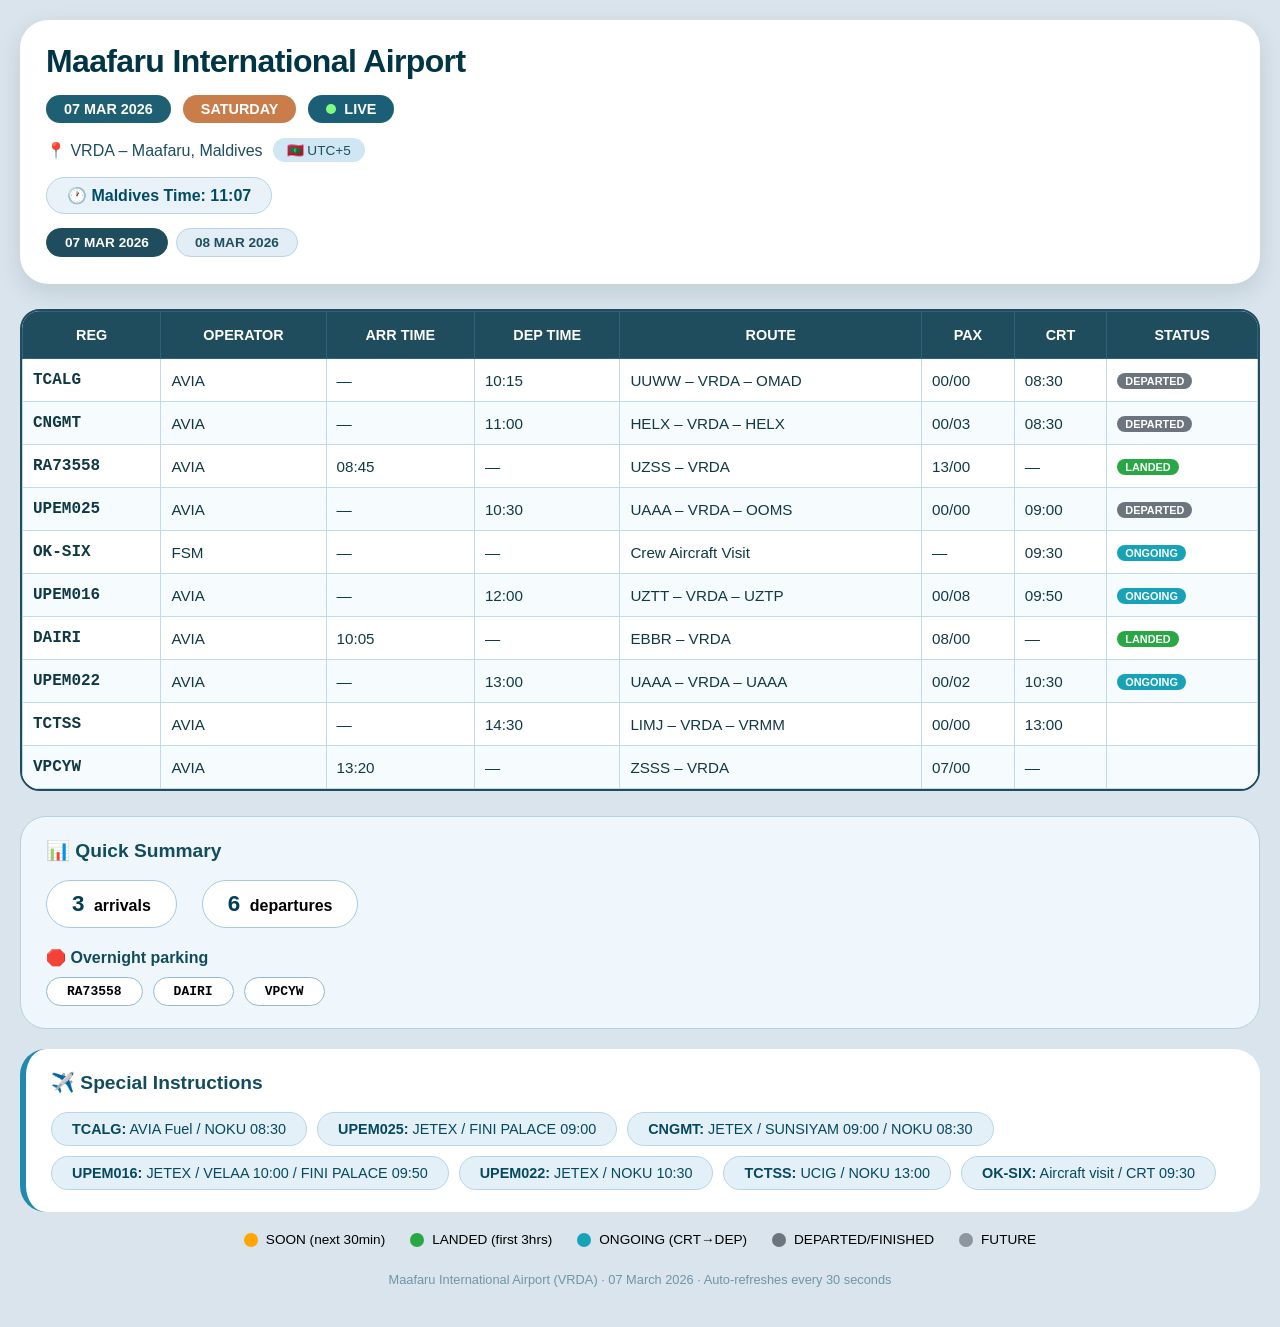
==== commit f283c95e: "Add files via upload" ====
--- a/index.html
+++ b/index.html
@@ -1,80 +1,81 @@
-<!DOCTYPE html>
-<html lang="en">
-<head>
-    <meta charset="UTF-8">
-    <meta name="viewport" content="width=device-width, initial-scale=1.0">
-    <title>Maafaru International – Schedule</title>
-    <link rel="stylesheet" href="styles.css">
-</head>
-<body>
-    <div class="container">
-        <!-- Header Card -->
-        <div class="header-card">
-            <div class="airport-name">Maafaru International Airport</div>
-            <div class="badge-row" id="headerBadges">
-                <span class="badge">Loading...</span>
-            </div>
-            <div class="location">
-                <span>📍 VRDA – Maafaru, Maldives</span>
-                <span class="location-code">🇲🇻 UTC+5</span>
-            </div>
-            <div class="current-time" id="currentTimeDisplay">
-                Loading current time...
-            </div>
-        </div>
-
-        <!-- DESKTOP TABLE VIEW -->
-        <div class="table-wrapper">
-            <table class="desktop-table" id="desktopTable">
-                <thead>
-                    <tr>
-                        <th>Reg</th>
-                        <th>Operator</th>
-                        <th>Arr Time</th>
-                        <th>Dep Time</th>
-                        <th>Route</th>
-                        <th>PAX</th>
-                        <th>CRT</th>
-                        <th>Status</th>
-                    </tr>
-                </thead>
-                <tbody id="tableBody">
-                    <tr><td colspan="8">Loading schedule data...</td></tr>
-                </tbody>
-            </table>
-        </div>
-
-        <!-- MOBILE CARD VIEW -->
-        <div class="movement-list" id="movementList"></div>
-
-        <!-- Summary Card -->
-        <div class="summary-card">
-            <div class="summary-title">📊 Quick Summary</div>
-            <div class="stats-row" id="summaryStats"></div>
-            <div style="font-weight: 600; color: #134b5e;">🛑 Overnight parking</div>
-            <div class="parking-tags" id="parkingTags"></div>
-        </div>
-
-        <!-- Special Instructions -->
-        <div class="special-card">
-            <div class="summary-title">✈️ Special Instructions</div>
-            <div class="special-items" id="specialItems"></div>
-        </div>
-
-        <!-- Legend -->
-        <div class="legend">
-            <div class="legend-item"><span class="legend-color legend-soon"></span> SOON (next 30min)</div>
-            <div class="legend-item"><span class="legend-color legend-landed"></span> LANDED (first 3hrs)</div>
-            <div class="legend-item"><span class="legend-color legend-ongoing"></span> ONGOING (CRT→DEP)</div>
-            <div class="legend-item"><span class="legend-color legend-departed"></span> DEPARTED/FINISHED</div>
-            <div class="legend-item"><span class="legend-color legend-future"></span> FUTURE</div>
-        </div>
-
-        <div class="footer" id="footer">
-            Maafaru International Airport (VRDA)
-        </div>
-    </div>
-
-    <script src="script.js"></script>
-</body>
-</html>
+<!DOCTYPE html>
+<html lang="en">
+<head>
+    <meta charset="UTF-8">
+    <meta name="viewport" content="width=device-width, initial-scale=1.0">
+    <title>Maafaru International – Schedule</title>
+    <link rel="stylesheet" href="styles.css">
+</head>
+<body>
+    <div class="container">
+        <!-- Header Card -->
+        <div class="header-card">
+            <div class="airport-name">Maafaru International Airport</div>
+            <div class="badge-row" id="headerBadges">
+                <span class="badge">Loading...</span>
+            </div>
+            <div class="location">
+                <span>📍 VRDA – Maafaru, Maldives</span>
+                <span class="location-code">🇲🇻 UTC+5</span>
+            </div>
+            <div class="current-time" id="currentTimeDisplay">
+                Loading current time...
+            </div>
+            <div class="date-tabs" id="dateTabs"></div>
+        </div>
+
+        <!-- DESKTOP TABLE VIEW -->
+        <div class="table-wrapper">
+            <table class="desktop-table" id="desktopTable">
+                <thead>
+                    <tr>
+                        <th>Reg</th>
+                        <th>Operator</th>
+                        <th>Arr Time</th>
+                        <th>Dep Time</th>
+                        <th>Route</th>
+                        <th>PAX</th>
+                        <th>CRT</th>
+                        <th>Status</th>
+                    </tr>
+                </thead>
+                <tbody id="tableBody">
+                    <tr><td colspan="8">Loading schedule data...</td></tr>
+                </tbody>
+            </table>
+        </div>
+
+        <!-- MOBILE CARD VIEW -->
+        <div class="movement-list" id="movementList"></div>
+
+        <!-- Summary Card -->
+        <div class="summary-card">
+            <div class="summary-title">📊 Quick Summary</div>
+            <div class="stats-row" id="summaryStats"></div>
+            <div style="font-weight: 600; color: #134b5e;">🛑 Overnight parking</div>
+            <div class="parking-tags" id="parkingTags"></div>
+        </div>
+
+        <!-- Special Instructions -->
+        <div class="special-card">
+            <div class="summary-title">✈️ Special Instructions</div>
+            <div class="special-items" id="specialItems"></div>
+        </div>
+
+        <!-- Legend -->
+        <div class="legend">
+            <div class="legend-item"><span class="legend-color legend-soon"></span> SOON (next 30min)</div>
+            <div class="legend-item"><span class="legend-color legend-landed"></span> LANDED (first 3hrs)</div>
+            <div class="legend-item"><span class="legend-color legend-ongoing"></span> ONGOING (CRT→DEP)</div>
+            <div class="legend-item"><span class="legend-color legend-departed"></span> DEPARTED/FINISHED</div>
+            <div class="legend-item"><span class="legend-color legend-future"></span> FUTURE</div>
+        </div>
+
+        <div class="footer" id="footer">
+            Maafaru International Airport (VRDA)
+        </div>
+    </div>
+
+    <script src="script.js"></script>
+</body>
+</html>
--- a/styles.css
+++ b/styles.css
@@ -109,6 +109,45 @@
     color: #004c66;
     display: inline-block;
     border: 1px solid #b9d3e4;
+}
+
+.date-tabs {
+    display: flex;
+    flex-wrap: nowrap;
+    gap: 8px;
+    margin-top: 14px;
+    overflow-x: auto;
+    padding-bottom: 4px;
+    -webkit-overflow-scrolling: touch;
+    scrollbar-width: none;
+}
+
+.date-tabs::-webkit-scrollbar {
+    display: none;
+}
+
+.date-tab {
+    background: #e2edf5;
+    color: #1e4f60;
+    border: 1px solid #b9d3e4;
+    border-radius: 40px;
+    padding: 6px 18px;
+    font-size: 0.85rem;
+    font-weight: 600;
+    cursor: pointer;
+    transition: all 0.15s ease;
+    white-space: nowrap;
+    flex-shrink: 0;
+}
+
+.date-tab:hover {
+    background: #c8dfee;
+}
+
+.date-tab.active {
+    background: #1f4d5d;
+    color: white;
+    border-color: #1f4d5d;
 }
 
 /* Table View (Desktop) */
